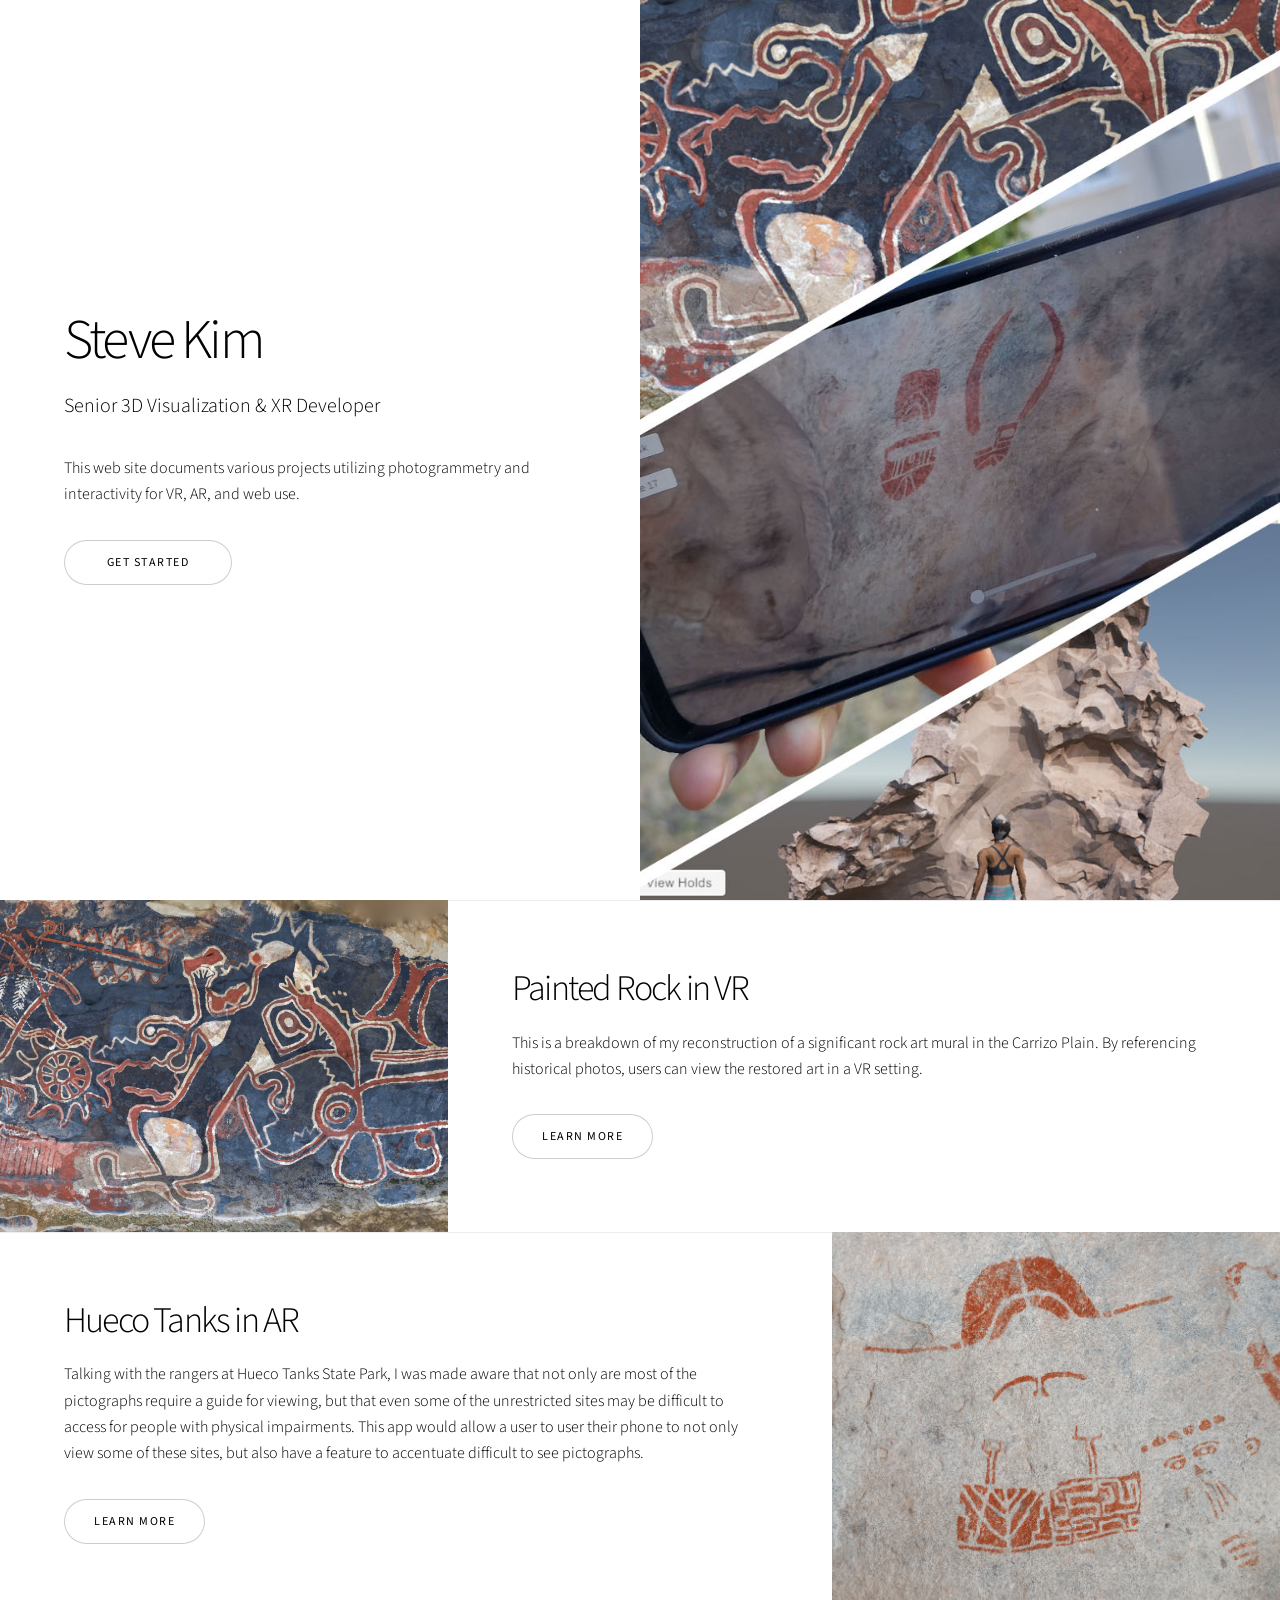
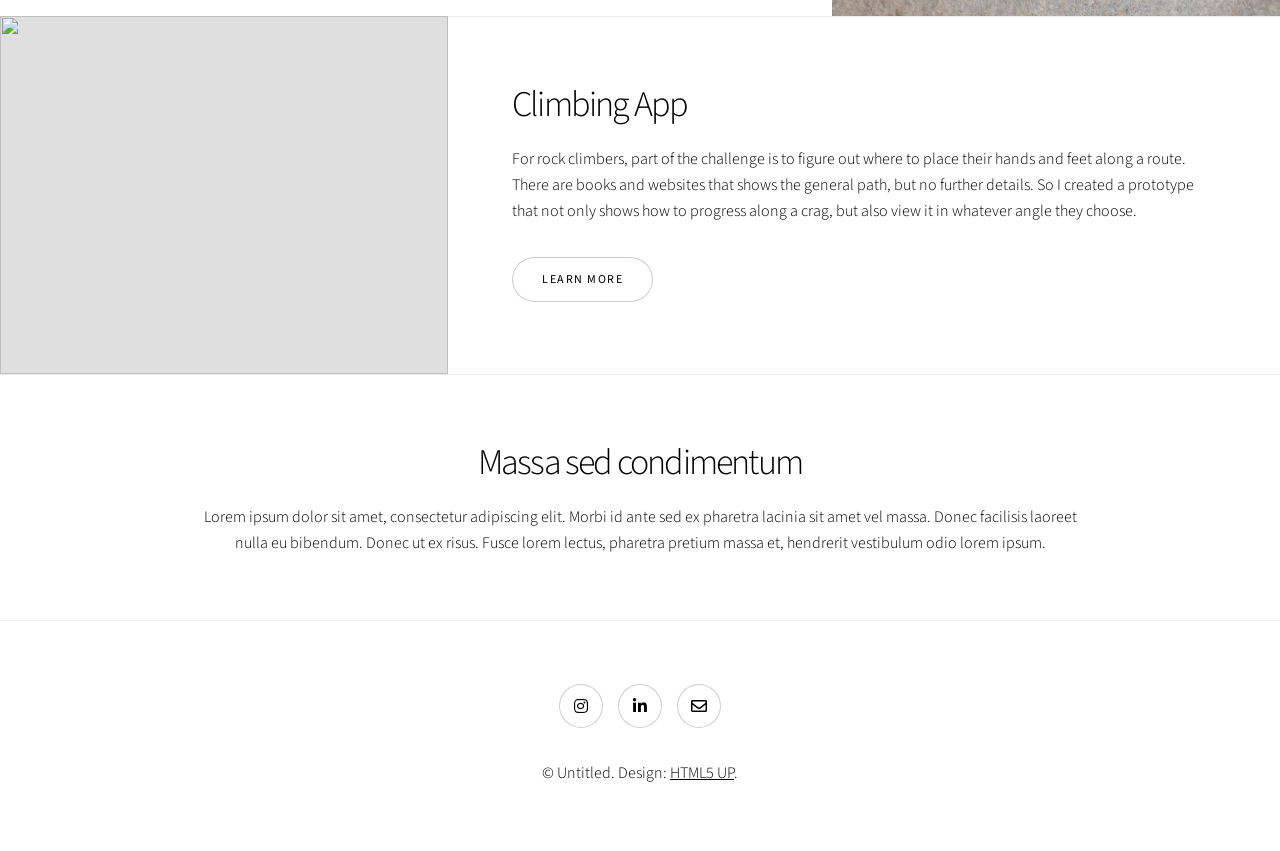
==== index.html @ 1c94fbf3 "Add files via upload" ====
<!DOCTYPE HTML>
<!--
	Story by HTML5 UP
	html5up.net | @ajlkn
	Free for personal and commercial use under the CCA 3.0 license (html5up.net/license)
-->
<html>
	<head>
		<title>Steve Kim Senior 3D Visualization & XR Developer</title>
		<meta charset="utf-8" />
		<meta name="viewport" content="width=device-width, initial-scale=1, user-scalable=no" />
		<link rel="stylesheet" href="assets/css/main.css" />
		<noscript><link rel="stylesheet" href="assets/css/noscript.css" /></noscript>
	</head>
	<body class="is-preload">

		<!-- Wrapper -->
		<div id="wrapper" class="divided">

			<!-- One -->
			<section class="banner style1 orient-left content-align-left image-position-right fullscreen onload-image-fade-in onload-content-fade-right">
				<div class="content">
					<h1>Steve Kim</h1>
					<p class="major">Senior 3D Visualization & XR Developer</p>
					<p>This web site documents various projects utilizing photogrammetry and interactivity for VR, AR, and web use.</p>
					<ul class="actions stacked">
						<li><a href="#first" class="button big wide smooth-scroll-middle">Get Started</a></li>
					</ul>
				</div>
				<div class="image">
					<img src="images/Home.jpg" alt="" />
				</div>
			</section>

			<!-- Two -->
			<section class="spotlight style1 orient-right content-align-left image-position-center onscroll-image-fade-in" id="first">
				<div class="content">
					<h2>Painted Rock in VR</h2>
					<p>This is a breakdown of my reconstruction of a significant rock art mural in the Carrizo Plain.  By referencing historical photos, users can view the restored art in a VR setting.</p>
					<ul class="actions stacked">
						<li><a href="paintedrock.html" class="button">Learn More</a></li>
					</ul>
				</div>
				<div class="image">
					<img src="images/VR/5_5.jpg" alt="" />
				</div>
			</section>

			<!-- Three -->
			<section class="spotlight style1 orient-left content-align-left image-position-center onscroll-image-fade-in">
				<div class="content">
					<h2>Hueco Tanks in AR</h2>
					<p>Talking with the rangers at Hueco Tanks State Park, I was made aware that not only are most of the pictographs require a guide for viewing, but that even some of the unrestricted sites may be difficult to access for people with physical impairments.  This app would allow a user to user their phone to not only view some of these sites, but also have a feature to accentuate difficult to see pictographs.</p>
					<ul class="actions stacked">
						<li><a href="huecotanks.html" class="button">Learn More</a></li>
					</ul>
				</div>
				<div class="image">
					<img src="images/AR/3_4.jpg" alt="" />
				</div>
			</section>

			<!-- Four -->
			<section class="spotlight style1 orient-right content-align-left image-position-center onscroll-image-fade-in">
				<div class="content">
					<h2>Climbing App</h2>
					<p>For rock climbers, part of the challenge is to figure out where to place their hands and feet along a route.  There are books and websites that shows the general path, but no further details.  So I created a prototype that not only shows how to progress along a crag, but also view it in whatever angle they choose.</p>
					<ul class="actions stacked">
						<li><a href="climb.html" class="button">Learn More</a></li>
					</ul>
				</div>
				<div class="image">
					<img src="images/Climb/screenshot.jpg" alt="" />
				</div>
			</section>

			<!-- Five -->
			<section class="wrapper style1 align-center">
				<div class="inner">
					<h2>Massa sed condimentum</h2>
					<p>Lorem ipsum dolor sit amet, consectetur adipiscing elit. Morbi id ante sed ex pharetra lacinia sit amet vel massa. Donec facilisis laoreet nulla eu bibendum. Donec ut ex risus. Fusce lorem lectus, pharetra pretium massa et, hendrerit vestibulum odio lorem ipsum.</p>
				</div>

				<!-- Gallery -->
				<div class="gallery style2 medium lightbox onscroll-fade-in">
					<article>
						<a href="images/gallery/fulls/01.jpg" class="image">
							<img src="images/gallery/thumbs/01.jpg" alt="" />
						</a>
						<div class="caption">
							<h3>Ipsum Dolor</h3>
							<p>Lorem ipsum dolor amet, consectetur magna etiam elit. Etiam sed ultrices.</p>
							<ul class="actions fixed">
								<li><span class="button small">Details</span></li>
							</ul>
						</div>
					</article>
					<article>
						<a href="images/gallery/fulls/02.jpg" class="image">
							<img src="images/gallery/thumbs/02.jpg" alt="" />
						</a>
						<div class="caption">
							<h3>Feugiat Lorem</h3>
							<p>Lorem ipsum dolor amet, consectetur magna etiam elit. Etiam sed ultrices.</p>
							<ul class="actions fixed">
								<li><span class="button small">Details</span></li>
							</ul>
						</div>
					</article>
					<article>
						<a href="images/gallery/fulls/03.jpg" class="image">
							<img src="images/gallery/thumbs/03.jpg" alt="" />
						</a>
						<div class="caption">
							<h3>Magna Amet</h3>
							<p>Lorem ipsum dolor amet, consectetur magna etiam elit. Etiam sed ultrices.</p>
							<ul class="actions fixed">
								<li><span class="button small">Details</span></li>
							</ul>
						</div>
					</article>
					<article>
						<a href="images/gallery/fulls/04.jpg" class="image">
							<img src="images/gallery/thumbs/04.jpg" alt="" />
						</a>
						<div class="caption">
							<h3>Sed Tempus</h3>
							<p>Lorem ipsum dolor amet, consectetur magna etiam elit. Etiam sed ultrices.</p>
							<ul class="actions fixed">
								<li><span class="button small">Details</span></li>
							</ul>
						</div>
					</article>
					<article>
						<a href="images/gallery/fulls/05.jpg" class="image">
							<img src="images/gallery/thumbs/05.jpg" alt="" />
						</a>
						<div class="caption">
							<h3>Ultrices Magna</h3>
							<p>Lorem ipsum dolor amet, consectetur magna etiam elit. Etiam sed ultrices.</p>
							<ul class="actions fixed">
								<li><span class="button small">Details</span></li>
							</ul>
						</div>
					</article>
					<article>
						<a href="images/gallery/fulls/06.jpg" class="image">
							<img src="images/gallery/thumbs/06.jpg" alt="" />
						</a>
						<div class="caption">
							<h3>Sed Tempus</h3>
							<p>Lorem ipsum dolor amet, consectetur magna etiam elit. Etiam sed ultrices.</p>
							<ul class="actions fixed">
								<li><span class="button small">Details</span></li>
							</ul>
						</div>
					</article>
					<article>
						<a href="images/gallery/fulls/07.jpg" class="image">
							<img src="images/gallery/thumbs/07.jpg" alt="" />
						</a>
						<div class="caption">
							<h3>Ipsum Lorem</h3>
							<p>Lorem ipsum dolor amet, consectetur magna etiam elit. Etiam sed ultrices.</p>
							<ul class="actions fixed">
								<li><span class="button small">Details</span></li>
							</ul>
						</div>
					</article>
					<article>
						<a href="images/gallery/fulls/08.jpg" class="image">
							<img src="images/gallery/thumbs/08.jpg" alt="" />
						</a>
						<div class="caption">
							<h3>Magna Risus</h3>
							<p>Lorem ipsum dolor amet, consectetur magna etiam elit. Etiam sed ultrices.</p>
							<ul class="actions fixed">
								<li><span class="button small">Details</span></li>
							</ul>
						</div>
					</article>
					<article>
						<a href="images/gallery/fulls/09.jpg" class="image">
							<img src="images/gallery/thumbs/09.jpg" alt="" />
						</a>
						<div class="caption">
							<h3>Tempus Dolor</h3>
							<p>Lorem ipsum dolor amet, consectetur magna etiam elit. Etiam sed ultrices.</p>
							<ul class="actions fixed">
								<li><span class="button small">Details</span></li>
							</ul>
						</div>
					</article>
					<article>
						<a href="images/gallery/fulls/10.jpg" class="image">
							<img src="images/gallery/thumbs/10.jpg" alt="" />
						</a>
						<div class="caption">
							<h3>Sed Etiam</h3>
							<p>Lorem ipsum dolor amet, consectetur magna etiam elit. Etiam sed ultrices.</p>
							<ul class="actions fixed">
								<li><span class="button small">Details</span></li>
							</ul>
						</div>
					</article>
					<article>
						<a href="images/gallery/fulls/11.jpg" class="image">
							<img src="images/gallery/thumbs/11.jpg" alt="" />
						</a>
						<div class="caption">
							<h3>Magna Lorem</h3>
							<p>Lorem ipsum dolor amet, consectetur magna etiam elit. Etiam sed ultrices.</p>
							<ul class="actions fixed">
								<li><span class="button small">Details</span></li>
							</ul>
						</div>
					</article>
					<article>
						<a href="images/gallery/fulls/12.jpg" class="image">
							<img src="images/gallery/thumbs/12.jpg" alt="" />
						</a>
						<div class="caption">
							<h3>Ipsum Dolor</h3>
							<p>Lorem ipsum dolor amet, consectetur magna etiam elit. Etiam sed ultrices.</p>
							<ul class="actions fixed">
								<li><span class="button small">Details</span></li>
							</ul>
						</div>
					</article>
				</div>

			</section>

			<!-- Footer -->
			<footer class="wrapper style1 align-center">
				<div class="inner">
					<ul class="icons">
						<li>
							<a href="https://www.instagram.com/stevek_photo/"
							   target="_blank"
							   rel="noopener noreferrer"
							   class="icon brands style2 fa-instagram">
								<span class="label">Instagram</span>
							</a>
						</li>

						<li>
							<a href="https://www.linkedin.com/in/steve-kim-animator/"
							   target="_blank"
							   rel="noopener noreferrer"
							   class="icon brands style2 fa-linkedin-in">
								<span class="label">LinkedIn</span>
							</a>
						</li>

						<li>
							<a href="mailto:stevek8375@yahoo.com"
							   class="icon style2 fa-envelope">
								<span class="label">Email</span>
							</a>
						</li>
					</ul>
					<p>&copy; Untitled. Design: <a href="https://html5up.net">HTML5 UP</a>.</p>
				</div>
			</footer>

		</div>

		<!-- Scripts -->
			<script src="assets/js/jquery.min.js"></script>
			<script src="assets/js/jquery.scrollex.min.js"></script>
			<script src="assets/js/jquery.scrolly.min.js"></script>
			<script src="assets/js/browser.min.js"></script>
			<script src="assets/js/breakpoints.min.js"></script>
			<script src="assets/js/util.js"></script>
			<script src="assets/js/main.js"></script>

	</body>
</html>
---- assets/css/main.css ----
@import url(fontawesome-all.min.css);
@import url("https://fonts.googleapis.com/css?family=Source+Sans+Pro:300,300i,400,400i");

/*
	Story by HTML5 UP
	html5up.net | @ajlkn
	Free for personal and commercial use under the CCA 3.0 license (html5up.net/license)
*/

html, body, div, span, applet, object,
iframe, h1, h2, h3, h4, h5, h6, p, blockquote,
pre, a, abbr, acronym, address, big, cite,
code, del, dfn, em, img, ins, kbd, q, s, samp,
small, strike, strong, sub, sup, tt, var, b,
u, i, center, dl, dt, dd, ol, ul, li, fieldset,
form, label, legend, table, caption, tbody,
tfoot, thead, tr, th, td, article, aside,
canvas, details, embed, figure, figcaption,
footer, header, hgroup, menu, nav, output, ruby,
section, summary, time, mark, audio, video {
	margin: 0;
	padding: 0;
	border: 0;
	font-size: 100%;
	font: inherit;
	vertical-align: baseline;}

article, aside, details, figcaption, figure,
footer, header, hgroup, menu, nav, section {
	display: block;}

body {
	line-height: 1;
}

ol, ul {
	list-style: none;
}

blockquote, q {
	quotes: none;
}

	blockquote:before, blockquote:after, q:before, q:after {
		content: '';
		content: none;
	}

table {
	border-collapse: collapse;
	border-spacing: 0;
}

body {
	-webkit-text-size-adjust: none;
}

mark {
	background-color: transparent;
	color: inherit;
}

input::-moz-focus-inner {
	border: 0;
	padding: 0;
}

input, select, textarea {
	-moz-appearance: none;
	-webkit-appearance: none;
	-ms-appearance: none;
	appearance: none;
}

/* Basic */

	@-ms-viewport {
		width: device-width;
	}

	body {
		-ms-overflow-style: scrollbar;
	}

	@media screen and (max-width: 480px) {

		html, body {
			min-width: 320px;
		}

	}

	html {
		box-sizing: border-box;
	}

	*, *:before, *:after {
		box-sizing: inherit;
	}

	body {
		background: #ffffff;
	}

		body.is-preload *, body.is-preload *:before, body.is-preload *:after {
			-moz-animation: none !important;
			-webkit-animation: none !important;
			-ms-animation: none !important;
			animation: none !important;
			-moz-transition: none !important;
			-webkit-transition: none !important;
			-ms-transition: none !important;
			transition: none !important;
		}

/* Type */

	html {
		font-size: 18pt;
	}

		@media screen and (max-width: 1680px) {

			html {
				font-size: 14pt;
			}

		}

		@media screen and (max-width: 1280px) {

			html {
				font-size: 12pt;
			}

		}

		@media screen and (max-width: 736px) {

			html {
				font-size: 11pt;
			}

		}

		@media screen and (max-width: 360px) {

			html {
				font-size: 10pt;
			}

		}

	body {
		background-color: #ffffff;
		color: #000000;
	}

	body, input, select, textarea {
		font-family: "Source Sans Pro", Helvetica, sans-serif;
		font-size: 1rem;
		font-weight: 300;
		line-height: 1.65;
	}

	a {
		-moz-transition: color 0.2s ease-in-out;
		-webkit-transition: color 0.2s ease-in-out;
		-ms-transition: color 0.2s ease-in-out;
		transition: color 0.2s ease-in-out;
		text-decoration: underline;
	}

		a:hover {
			text-decoration: none;
		}

	strong, b {
		font-weight: 400;
	}

	em, i {
		font-style: italic;
	}

	p {
		margin: 0 0 2rem 0;
	}

		p.major {
			font-size: 1.25rem;
		}

	h1, h2, h3, h4, h5, h6 {
		font-weight: 300;
		line-height: 1.375;
		letter-spacing: -0.05em;
		margin: 0 0 1rem 0;
	}

		h1 a, h2 a, h3 a, h4 a, h5 a, h6 a {
			color: inherit;
			text-decoration: none;
		}

	h1 {
		font-size: 3.5rem;
		line-height: 1.2;
	}

	h2 {
		font-size: 2.25rem;
	}

	h3 {
		font-size: 1.5rem;
	}

	h4 {
		font-size: 1.1rem;
	}

	h5 {
		font-size: 0.9rem;
	}

	h6 {
		font-size: 0.7rem;
	}

	sub {
		font-size: 0.8rem;
		position: relative;
		top: 0.5rem;
	}

	sup {
		font-size: 0.8rem;
		position: relative;
		top: -0.5rem;
	}

	blockquote {
		border-left: solid 4px;
		font-style: italic;
		margin: 0 0 2rem 0;
		padding: 0.5rem 0 0.5rem 2rem;
	}

	code {
		border-radius: 4px;
		font-family: "Courier New", monospace;
		font-size: 0.9em;
		margin: 0 0.25rem;
		padding: 0.25rem 0.325rem;
	}

	pre {
		-webkit-overflow-scrolling: touch;
		font-family: "Courier New", monospace;
		font-size: 0.9em;
		margin: 0 0 2rem 0;
	}

		pre code {
			display: block;
			line-height: 1.5;
			padding: 0.75rem 1rem;
			overflow-x: auto;
		}

	hr {
		border: 0;
		border-bottom: solid 1px;
		margin: 2.5rem 0;
	}

		hr.major {
			margin: 3.5rem 0;
		}

	.align-left {
		text-align: left;
	}

	.align-center {
		text-align: center;
	}

	.align-right {
		text-align: right;
	}

	@media screen and (max-width: 736px) {

		p.major {
			font-size: 1.1rem;
		}

		h1 {
			font-size: 2.5rem;
		}

		h2 {
			font-size: 2rem;
		}

		h3 {
			font-size: 1.25rem;
		}

		h4 {
			font-size: 1rem;
		}

	}

	input, select, textarea {
		color: #000000;
	}

	a {
		color: #000000;
	}

		a:hover {
			color: #47D3E5;
		}

	strong, b {
		color: #000000;
	}

	h1, h2, h3, h4, h5, h6 {
		color: #000000;
	}

	blockquote {
		border-left-color: rgba(0, 0, 0, 0.2);
	}

	code {
		background: rgba(0, 0, 0, 0.05);
		border-color: rgba(0, 0, 0, 0.2);
	}

	hr {
		border-bottom-color: rgba(0, 0, 0, 0.2);
	}

/* Row */

	.row {
		display: flex;
		flex-wrap: wrap;
		box-sizing: border-box;
		align-items: stretch;
	}

		.row > * {
			box-sizing: border-box;
		}

		.row.gtr-uniform > * > :last-child {
			margin-bottom: 0;
		}

		.row.aln-left {
			justify-content: flex-start;
		}

		.row.aln-center {
			justify-content: center;
		}

		.row.aln-right {
			justify-content: flex-end;
		}

		.row.aln-top {
			align-items: flex-start;
		}

		.row.aln-middle {
			align-items: center;
		}

		.row.aln-bottom {
			align-items: flex-end;
		}

		.row > .imp {
			order: -1;
		}

		.row > .col-1 {
			width: 8.33333%;
		}

		.row > .off-1 {
			margin-left: 8.33333%;
		}

		.row > .col-2 {
			width: 16.66667%;
		}

		.row > .off-2 {
			margin-left: 16.66667%;
		}

		.row > .col-3 {
			width: 25%;
		}

		.row > .off-3 {
			margin-left: 25%;
		}

		.row > .col-4 {
			width: 33.33333%;
		}

		.row > .off-4 {
			margin-left: 33.33333%;
		}

		.row > .col-5 {
			width: 41.66667%;
		}

		.row > .off-5 {
			margin-left: 41.66667%;
		}

		.row > .col-6 {
			width: 50%;
		}

		.row > .off-6 {
			margin-left: 50%;
		}

		.row > .col-7 {
			width: 58.33333%;
		}

		.row > .off-7 {
			margin-left: 58.33333%;
		}

		.row > .col-8 {
			width: 66.66667%;
		}

		.row > .off-8 {
			margin-left: 66.66667%;
		}

		.row > .col-9 {
			width: 75%;
		}

		.row > .off-9 {
			margin-left: 75%;
		}

		.row > .col-10 {
			width: 83.33333%;
		}

		.row > .off-10 {
			margin-left: 83.33333%;
		}

		.row > .col-11 {
			width: 91.66667%;
		}

		.row > .off-11 {
			margin-left: 91.66667%;
		}

		.row > .col-12 {
			width: 100%;
		}

		.row > .off-12 {
			margin-left: 100%;
		}

		.row.gtr-0 {
			margin-top: 0;
			margin-left: 0rem;
		}

			.row.gtr-0 > * {
				padding: 0 0 0 0rem;
			}

			.row.gtr-0.gtr-uniform {
				margin-top: 0rem;
			}

				.row.gtr-0.gtr-uniform > * {
					padding-top: 0rem;
				}

		.row.gtr-25 {
			margin-top: 0;
			margin-left: -0.5rem;
		}

			.row.gtr-25 > * {
				padding: 0 0 0 0.5rem;
			}

			.row.gtr-25.gtr-uniform {
				margin-top: -0.5rem;
			}

				.row.gtr-25.gtr-uniform > * {
					padding-top: 0.5rem;
				}

		.row.gtr-50 {
			margin-top: 0;
			margin-left: -1rem;
		}

			.row.gtr-50 > * {
				padding: 0 0 0 1rem;
			}

			.row.gtr-50.gtr-uniform {
				margin-top: -1rem;
			}

				.row.gtr-50.gtr-uniform > * {
					padding-top: 1rem;
				}

		.row {
			margin-top: 0;
			margin-left: -2rem;
		}

			.row > * {
				padding: 0 0 0 2rem;
			}

			.row.gtr-uniform {
				margin-top: -2rem;
			}

				.row.gtr-uniform > * {
					padding-top: 2rem;
				}

		.row.gtr-150 {
			margin-top: 0;
			margin-left: -3rem;
		}

			.row.gtr-150 > * {
				padding: 0 0 0 3rem;
			}

			.row.gtr-150.gtr-uniform {
				margin-top: -3rem;
			}

				.row.gtr-150.gtr-uniform > * {
					padding-top: 3rem;
				}

		.row.gtr-200 {
			margin-top: 0;
			margin-left: -4rem;
		}

			.row.gtr-200 > * {
				padding: 0 0 0 4rem;
			}

			.row.gtr-200.gtr-uniform {
				margin-top: -4rem;
			}

				.row.gtr-200.gtr-uniform > * {
					padding-top: 4rem;
				}

		@media screen and (max-width: 1680px) {

			.row {
				display: flex;
				flex-wrap: wrap;
				box-sizing: border-box;
				align-items: stretch;
			}

				.row > * {
					box-sizing: border-box;
				}

				.row.gtr-uniform > * > :last-child {
					margin-bottom: 0;
				}

				.row.aln-left {
					justify-content: flex-start;
				}

				.row.aln-center {
					justify-content: center;
				}

				.row.aln-right {
					justify-content: flex-end;
				}

				.row.aln-top {
					align-items: flex-start;
				}

				.row.aln-middle {
					align-items: center;
				}

				.row.aln-bottom {
					align-items: flex-end;
				}

				.row > .imp-xlarge {
					order: -1;
				}

				.row > .col-1-xlarge {
					width: 8.33333%;
				}

				.row > .off-1-xlarge {
					margin-left: 8.33333%;
				}

				.row > .col-2-xlarge {
					width: 16.66667%;
				}

				.row > .off-2-xlarge {
					margin-left: 16.66667%;
				}

				.row > .col-3-xlarge {
					width: 25%;
				}

				.row > .off-3-xlarge {
					margin-left: 25%;
				}

				.row > .col-4-xlarge {
					width: 33.33333%;
				}

				.row > .off-4-xlarge {
					margin-left: 33.33333%;
				}

				.row > .col-5-xlarge {
					width: 41.66667%;
				}

				.row > .off-5-xlarge {
					margin-left: 41.66667%;
				}

				.row > .col-6-xlarge {
					width: 50%;
				}

				.row > .off-6-xlarge {
					margin-left: 50%;
				}

				.row > .col-7-xlarge {
					width: 58.33333%;
				}

				.row > .off-7-xlarge {
					margin-left: 58.33333%;
				}

				.row > .col-8-xlarge {
					width: 66.66667%;
				}

				.row > .off-8-xlarge {
					margin-left: 66.66667%;
				}

				.row > .col-9-xlarge {
					width: 75%;
				}

				.row > .off-9-xlarge {
					margin-left: 75%;
				}

				.row > .col-10-xlarge {
					width: 83.33333%;
				}

				.row > .off-10-xlarge {
					margin-left: 83.33333%;
				}

				.row > .col-11-xlarge {
					width: 91.66667%;
				}

				.row > .off-11-xlarge {
					margin-left: 91.66667%;
				}

				.row > .col-12-xlarge {
					width: 100%;
				}

				.row > .off-12-xlarge {
					margin-left: 100%;
				}

				.row.gtr-0 {
					margin-top: 0;
					margin-left: 0rem;
				}

					.row.gtr-0 > * {
						padding: 0 0 0 0rem;
					}

					.row.gtr-0.gtr-uniform {
						margin-top: 0rem;
					}

						.row.gtr-0.gtr-uniform > * {
							padding-top: 0rem;
						}

				.row.gtr-25 {
					margin-top: 0;
					margin-left: -0.5rem;
				}

					.row.gtr-25 > * {
						padding: 0 0 0 0.5rem;
					}

					.row.gtr-25.gtr-uniform {
						margin-top: -0.5rem;
					}

						.row.gtr-25.gtr-uniform > * {
							padding-top: 0.5rem;
						}

				.row.gtr-50 {
					margin-top: 0;
					margin-left: -1rem;
				}

					.row.gtr-50 > * {
						padding: 0 0 0 1rem;
					}

					.row.gtr-50.gtr-uniform {
						margin-top: -1rem;
					}

						.row.gtr-50.gtr-uniform > * {
							padding-top: 1rem;
						}

				.row {
					margin-top: 0;
					margin-left: -2rem;
				}

					.row > * {
						padding: 0 0 0 2rem;
					}

					.row.gtr-uniform {
						margin-top: -2rem;
					}

						.row.gtr-uniform > * {
							padding-top: 2rem;
						}

				.row.gtr-150 {
					margin-top: 0;
					margin-left: -3rem;
				}

					.row.gtr-150 > * {
						padding: 0 0 0 3rem;
					}

					.row.gtr-150.gtr-uniform {
						margin-top: -3rem;
					}

						.row.gtr-150.gtr-uniform > * {
							padding-top: 3rem;
						}

				.row.gtr-200 {
					margin-top: 0;
					margin-left: -4rem;
				}

					.row.gtr-200 > * {
						padding: 0 0 0 4rem;
					}

					.row.gtr-200.gtr-uniform {
						margin-top: -4rem;
					}

						.row.gtr-200.gtr-uniform > * {
							padding-top: 4rem;
						}

		}

		@media screen and (max-width: 1280px) {

			.row {
				display: flex;
				flex-wrap: wrap;
				box-sizing: border-box;
				align-items: stretch;
			}

				.row > * {
					box-sizing: border-box;
				}

				.row.gtr-uniform > * > :last-child {
					margin-bottom: 0;
				}

				.row.aln-left {
					justify-content: flex-start;
				}

				.row.aln-center {
					justify-content: center;
				}

				.row.aln-right {
					justify-content: flex-end;
				}

				.row.aln-top {
					align-items: flex-start;
				}

				.row.aln-middle {
					align-items: center;
				}

				.row.aln-bottom {
					align-items: flex-end;
				}

				.row > .imp-large {
					order: -1;
				}

				.row > .col-1-large {
					width: 8.33333%;
				}

				.row > .off-1-large {
					margin-left: 8.33333%;
				}

				.row > .col-2-large {
					width: 16.66667%;
				}

				.row > .off-2-large {
					margin-left: 16.66667%;
				}

				.row > .col-3-large {
					width: 25%;
				}

				.row > .off-3-large {
					margin-left: 25%;
				}

				.row > .col-4-large {
					width: 33.33333%;
				}

				.row > .off-4-large {
					margin-left: 33.33333%;
				}

				.row > .col-5-large {
					width: 41.66667%;
				}

				.row > .off-5-large {
					margin-left: 41.66667%;
				}

				.row > .col-6-large {
					width: 50%;
				}

				.row > .off-6-large {
					margin-left: 50%;
				}

				.row > .col-7-large {
					width: 58.33333%;
				}

				.row > .off-7-large {
					margin-left: 58.33333%;
				}

				.row > .col-8-large {
					width: 66.66667%;
				}

				.row > .off-8-large {
					margin-left: 66.66667%;
				}

				.row > .col-9-large {
					width: 75%;
				}

				.row > .off-9-large {
					margin-left: 75%;
				}

				.row > .col-10-large {
					width: 83.33333%;
				}

				.row > .off-10-large {
					margin-left: 83.33333%;
				}

				.row > .col-11-large {
					width: 91.66667%;
				}

				.row > .off-11-large {
					margin-left: 91.66667%;
				}

				.row > .col-12-large {
					width: 100%;
				}

				.row > .off-12-large {
					margin-left: 100%;
				}

				.row.gtr-0 {
					margin-top: 0;
					margin-left: 0rem;
				}

					.row.gtr-0 > * {
						padding: 0 0 0 0rem;
					}

					.row.gtr-0.gtr-uniform {
						margin-top: 0rem;
					}

						.row.gtr-0.gtr-uniform > * {
							padding-top: 0rem;
						}

				.row.gtr-25 {
					margin-top: 0;
					margin-left: -0.5rem;
				}

					.row.gtr-25 > * {
						padding: 0 0 0 0.5rem;
					}

					.row.gtr-25.gtr-uniform {
						margin-top: -0.5rem;
					}

						.row.gtr-25.gtr-uniform > * {
							padding-top: 0.5rem;
						}

				.row.gtr-50 {
					margin-top: 0;
					margin-left: -1rem;
				}

					.row.gtr-50 > * {
						padding: 0 0 0 1rem;
					}

					.row.gtr-50.gtr-uniform {
						margin-top: -1rem;
					}

						.row.gtr-50.gtr-uniform > * {
							padding-top: 1rem;
						}

				.row {
					margin-top: 0;
					margin-left: -2rem;
				}

					.row > * {
						padding: 0 0 0 2rem;
					}

					.row.gtr-uniform {
						margin-top: -2rem;
					}

						.row.gtr-uniform > * {
							padding-top: 2rem;
						}

				.row.gtr-150 {
					margin-top: 0;
					margin-left: -3rem;
				}

					.row.gtr-150 > * {
						padding: 0 0 0 3rem;
					}

					.row.gtr-150.gtr-uniform {
						margin-top: -3rem;
					}

						.row.gtr-150.gtr-uniform > * {
							padding-top: 3rem;
						}

				.row.gtr-200 {
					margin-top: 0;
					margin-left: -4rem;
				}

					.row.gtr-200 > * {
						padding: 0 0 0 4rem;
					}

					.row.gtr-200.gtr-uniform {
						margin-top: -4rem;
					}

						.row.gtr-200.gtr-uniform > * {
							padding-top: 4rem;
						}

		}

		@media screen and (max-width: 980px) {

			.row {
				display: flex;
				flex-wrap: wrap;
				box-sizing: border-box;
				align-items: stretch;
			}

				.row > * {
					box-sizing: border-box;
				}

				.row.gtr-uniform > * > :last-child {
					margin-bottom: 0;
				}

				.row.aln-left {
					justify-content: flex-start;
				}

				.row.aln-center {
					justify-content: center;
				}

				.row.aln-right {
					justify-content: flex-end;
				}

				.row.aln-top {
					align-items: flex-start;
				}

				.row.aln-middle {
					align-items: center;
				}

				.row.aln-bottom {
					align-items: flex-end;
				}

				.row > .imp-medium {
					order: -1;
				}

				.row > .col-1-medium {
					width: 8.33333%;
				}

				.row > .off-1-medium {
					margin-left: 8.33333%;
				}

				.row > .col-2-medium {
					width: 16.66667%;
				}

				.row > .off-2-medium {
					margin-left: 16.66667%;
				}

				.row > .col-3-medium {
					width: 25%;
				}

				.row > .off-3-medium {
					margin-left: 25%;
				}

				.row > .col-4-medium {
					width: 33.33333%;
				}

				.row > .off-4-medium {
					margin-left: 33.33333%;
				}

				.row > .col-5-medium {
					width: 41.66667%;
				}

				.row > .off-5-medium {
					margin-left: 41.66667%;
				}

				.row > .col-6-medium {
					width: 50%;
				}

				.row > .off-6-medium {
					margin-left: 50%;
				}

				.row > .col-7-medium {
					width: 58.33333%;
				}

				.row > .off-7-medium {
					margin-left: 58.33333%;
				}

				.row > .col-8-medium {
					width: 66.66667%;
				}

				.row > .off-8-medium {
					margin-left: 66.66667%;
				}

				.row > .col-9-medium {
					width: 75%;
				}

				.row > .off-9-medium {
					margin-left: 75%;
				}

				.row > .col-10-medium {
					width: 83.33333%;
				}

				.row > .off-10-medium {
					margin-left: 83.33333%;
				}

				.row > .col-11-medium {
					width: 91.66667%;
				}

				.row > .off-11-medium {
					margin-left: 91.66667%;
				}

				.row > .col-12-medium {
					width: 100%;
				}

				.row > .off-12-medium {
					margin-left: 100%;
				}

				.row.gtr-0 {
					margin-top: 0;
					margin-left: 0rem;
				}

					.row.gtr-0 > * {
						padding: 0 0 0 0rem;
					}

					.row.gtr-0.gtr-uniform {
						margin-top: 0rem;
					}

						.row.gtr-0.gtr-uniform > * {
							padding-top: 0rem;
						}

				.row.gtr-25 {
					margin-top: 0;
					margin-left: -0.5rem;
				}

					.row.gtr-25 > * {
						padding: 0 0 0 0.5rem;
					}

					.row.gtr-25.gtr-uniform {
						margin-top: -0.5rem;
					}

						.row.gtr-25.gtr-uniform > * {
							padding-top: 0.5rem;
						}

				.row.gtr-50 {
					margin-top: 0;
					margin-left: -1rem;
				}

					.row.gtr-50 > * {
						padding: 0 0 0 1rem;
					}

					.row.gtr-50.gtr-uniform {
						margin-top: -1rem;
					}

						.row.gtr-50.gtr-uniform > * {
							padding-top: 1rem;
						}

				.row {
					margin-top: 0;
					margin-left: -2rem;
				}

					.row > * {
						padding: 0 0 0 2rem;
					}

					.row.gtr-uniform {
						margin-top: -2rem;
					}

						.row.gtr-uniform > * {
							padding-top: 2rem;
						}

				.row.gtr-150 {
					margin-top: 0;
					margin-left: -3rem;
				}

					.row.gtr-150 > * {
						padding: 0 0 0 3rem;
					}

					.row.gtr-150.gtr-uniform {
						margin-top: -3rem;
					}

						.row.gtr-150.gtr-uniform > * {
							padding-top: 3rem;
						}

				.row.gtr-200 {
					margin-top: 0;
					margin-left: -4rem;
				}

					.row.gtr-200 > * {
						padding: 0 0 0 4rem;
					}

					.row.gtr-200.gtr-uniform {
						margin-top: -4rem;
					}

						.row.gtr-200.gtr-uniform > * {
							padding-top: 4rem;
						}

		}

		@media screen and (max-width: 736px) {

			.row {
				display: flex;
				flex-wrap: wrap;
				box-sizing: border-box;
				align-items: stretch;
			}

				.row > * {
					box-sizing: border-box;
				}

				.row.gtr-uniform > * > :last-child {
					margin-bottom: 0;
				}

				.row.aln-left {
					justify-content: flex-start;
				}

				.row.aln-center {
					justify-content: center;
				}

				.row.aln-right {
					justify-content: flex-end;
				}

				.row.aln-top {
					align-items: flex-start;
				}

				.row.aln-middle {
					align-items: center;
				}

				.row.aln-bottom {
					align-items: flex-end;
				}

				.row > .imp-small {
					order: -1;
				}

				.row > .col-1-small {
					width: 8.33333%;
				}

				.row > .off-1-small {
					margin-left: 8.33333%;
				}

				.row > .col-2-small {
					width: 16.66667%;
				}

				.row > .off-2-small {
					margin-left: 16.66667%;
				}

				.row > .col-3-small {
					width: 25%;
				}

				.row > .off-3-small {
					margin-left: 25%;
				}

				.row > .col-4-small {
					width: 33.33333%;
				}

				.row > .off-4-small {
					margin-left: 33.33333%;
				}

				.row > .col-5-small {
					width: 41.66667%;
				}

				.row > .off-5-small {
					margin-left: 41.66667%;
				}

				.row > .col-6-small {
					width: 50%;
				}

				.row > .off-6-small {
					margin-left: 50%;
				}

				.row > .col-7-small {
					width: 58.33333%;
				}

				.row > .off-7-small {
					margin-left: 58.33333%;
				}

				.row > .col-8-small {
					width: 66.66667%;
				}

				.row > .off-8-small {
					margin-left: 66.66667%;
				}

				.row > .col-9-small {
					width: 75%;
				}

				.row > .off-9-small {
					margin-left: 75%;
				}

				.row > .col-10-small {
					width: 83.33333%;
				}

				.row > .off-10-small {
					margin-left: 83.33333%;
				}

				.row > .col-11-small {
					width: 91.66667%;
				}

				.row > .off-11-small {
					margin-left: 91.66667%;
				}

				.row > .col-12-small {
					width: 100%;
				}

				.row > .off-12-small {
					margin-left: 100%;
				}

				.row.gtr-0 {
					margin-top: 0;
					margin-left: 0rem;
				}

					.row.gtr-0 > * {
						padding: 0 0 0 0rem;
					}

					.row.gtr-0.gtr-uniform {
						margin-top: 0rem;
					}

						.row.gtr-0.gtr-uniform > * {
							padding-top: 0rem;
						}

				.row.gtr-25 {
					margin-top: 0;
					margin-left: -0.5rem;
				}

					.row.gtr-25 > * {
						padding: 0 0 0 0.5rem;
					}

					.row.gtr-25.gtr-uniform {
						margin-top: -0.5rem;
					}

						.row.gtr-25.gtr-uniform > * {
							padding-top: 0.5rem;
						}

				.row.gtr-50 {
					margin-top: 0;
					margin-left: -1rem;
				}

					.row.gtr-50 > * {
						padding: 0 0 0 1rem;
					}

					.row.gtr-50.gtr-uniform {
						margin-top: -1rem;
					}

						.row.gtr-50.gtr-uniform > * {
							padding-top: 1rem;
						}

				.row {
					margin-top: 0;
					margin-left: -2rem;
				}

					.row > * {
						padding: 0 0 0 2rem;
					}

					.row.gtr-uniform {
						margin-top: -2rem;
					}

						.row.gtr-uniform > * {
							padding-top: 2rem;
						}

				.row.gtr-150 {
					margin-top: 0;
					margin-left: -3rem;
				}

					.row.gtr-150 > * {
						padding: 0 0 0 3rem;
					}

					.row.gtr-150.gtr-uniform {
						margin-top: -3rem;
					}

						.row.gtr-150.gtr-uniform > * {
							padding-top: 3rem;
						}

				.row.gtr-200 {
					margin-top: 0;
					margin-left: -4rem;
				}

					.row.gtr-200 > * {
						padding: 0 0 0 4rem;
					}

					.row.gtr-200.gtr-uniform {
						margin-top: -4rem;
					}

						.row.gtr-200.gtr-uniform > * {
							padding-top: 4rem;
						}

		}

		@media screen and (max-width: 480px) {

			.row {
				display: flex;
				flex-wrap: wrap;
				box-sizing: border-box;
				align-items: stretch;
			}

				.row > * {
					box-sizing: border-box;
				}

				.row.gtr-uniform > * > :last-child {
					margin-bottom: 0;
				}

				.row.aln-left {
					justify-content: flex-start;
				}

				.row.aln-center {
					justify-content: center;
				}

				.row.aln-right {
					justify-content: flex-end;
				}

				.row.aln-top {
					align-items: flex-start;
				}

				.row.aln-middle {
					align-items: center;
				}

				.row.aln-bottom {
					align-items: flex-end;
				}

				.row > .imp-xsmall {
					order: -1;
				}

				.row > .col-1-xsmall {
					width: 8.33333%;
				}

				.row > .off-1-xsmall {
					margin-left: 8.33333%;
				}

				.row > .col-2-xsmall {
					width: 16.66667%;
				}

				.row > .off-2-xsmall {
					margin-left: 16.66667%;
				}

				.row > .col-3-xsmall {
					width: 25%;
				}

				.row > .off-3-xsmall {
					margin-left: 25%;
				}

				.row > .col-4-xsmall {
					width: 33.33333%;
				}

				.row > .off-4-xsmall {
					margin-left: 33.33333%;
				}

				.row > .col-5-xsmall {
					width: 41.66667%;
				}

				.row > .off-5-xsmall {
					margin-left: 41.66667%;
				}

				.row > .col-6-xsmall {
					width: 50%;
				}

				.row > .off-6-xsmall {
					margin-left: 50%;
				}

				.row > .col-7-xsmall {
					width: 58.33333%;
				}

				.row > .off-7-xsmall {
					margin-left: 58.33333%;
				}

				.row > .col-8-xsmall {
					width: 66.66667%;
				}

				.row > .off-8-xsmall {
					margin-left: 66.66667%;
				}

				.row > .col-9-xsmall {
					width: 75%;
				}

				.row > .off-9-xsmall {
					margin-left: 75%;
				}

				.row > .col-10-xsmall {
					width: 83.33333%;
				}

				.row > .off-10-xsmall {
					margin-left: 83.33333%;
				}

				.row > .col-11-xsmall {
					width: 91.66667%;
				}

				.row > .off-11-xsmall {
					margin-left: 91.66667%;
				}

				.row > .col-12-xsmall {
					width: 100%;
				}

				.row > .off-12-xsmall {
					margin-left: 100%;
				}

				.row.gtr-0 {
					margin-top: 0;
					margin-left: 0rem;
				}

					.row.gtr-0 > * {
						padding: 0 0 0 0rem;
					}

					.row.gtr-0.gtr-uniform {
						margin-top: 0rem;
					}

						.row.gtr-0.gtr-uniform > * {
							padding-top: 0rem;
						}

				.row.gtr-25 {
					margin-top: 0;
					margin-left: -0.5rem;
				}

					.row.gtr-25 > * {
						padding: 0 0 0 0.5rem;
					}

					.row.gtr-25.gtr-uniform {
						margin-top: -0.5rem;
					}

						.row.gtr-25.gtr-uniform > * {
							padding-top: 0.5rem;
						}

				.row.gtr-50 {
					margin-top: 0;
					margin-left: -1rem;
				}

					.row.gtr-50 > * {
						padding: 0 0 0 1rem;
					}

					.row.gtr-50.gtr-uniform {
						margin-top: -1rem;
					}

						.row.gtr-50.gtr-uniform > * {
							padding-top: 1rem;
						}

				.row {
					margin-top: 0;
					margin-left: -2rem;
				}

					.row > * {
						padding: 0 0 0 2rem;
					}

					.row.gtr-uniform {
						margin-top: -2rem;
					}

						.row.gtr-uniform > * {
							padding-top: 2rem;
						}

				.row.gtr-150 {
					margin-top: 0;
					margin-left: -3rem;
				}

					.row.gtr-150 > * {
						padding: 0 0 0 3rem;
					}

					.row.gtr-150.gtr-uniform {
						margin-top: -3rem;
					}

						.row.gtr-150.gtr-uniform > * {
							padding-top: 3rem;
						}

				.row.gtr-200 {
					margin-top: 0;
					margin-left: -4rem;
				}

					.row.gtr-200 > * {
						padding: 0 0 0 4rem;
					}

					.row.gtr-200.gtr-uniform {
						margin-top: -4rem;
					}

						.row.gtr-200.gtr-uniform > * {
							padding-top: 4rem;
						}

		}

		@media screen and (max-width: 360px) {

			.row {
				display: flex;
				flex-wrap: wrap;
				box-sizing: border-box;
				align-items: stretch;
			}

				.row > * {
					box-sizing: border-box;
				}

				.row.gtr-uniform > * > :last-child {
					margin-bottom: 0;
				}

				.row.aln-left {
					justify-content: flex-start;
				}

				.row.aln-center {
					justify-content: center;
				}

				.row.aln-right {
					justify-content: flex-end;
				}

				.row.aln-top {
					align-items: flex-start;
				}

				.row.aln-middle {
					align-items: center;
				}

				.row.aln-bottom {
					align-items: flex-end;
				}

				.row > .imp-xxsmall {
					order: -1;
				}

				.row > .col-1-xxsmall {
					width: 8.33333%;
				}

				.row > .off-1-xxsmall {
					margin-left: 8.33333%;
				}

				.row > .col-2-xxsmall {
					width: 16.66667%;
				}

				.row > .off-2-xxsmall {
					margin-left: 16.66667%;
				}

				.row > .col-3-xxsmall {
					width: 25%;
				}

				.row > .off-3-xxsmall {
					margin-left: 25%;
				}

				.row > .col-4-xxsmall {
					width: 33.33333%;
				}

				.row > .off-4-xxsmall {
					margin-left: 33.33333%;
				}

				.row > .col-5-xxsmall {
					width: 41.66667%;
				}

				.row > .off-5-xxsmall {
					margin-left: 41.66667%;
				}

				.row > .col-6-xxsmall {
					width: 50%;
				}

				.row > .off-6-xxsmall {
					margin-left: 50%;
				}

				.row > .col-7-xxsmall {
					width: 58.33333%;
				}

				.row > .off-7-xxsmall {
					margin-left: 58.33333%;
				}

				.row > .col-8-xxsmall {
					width: 66.66667%;
				}

				.row > .off-8-xxsmall {
					margin-left: 66.66667%;
				}

				.row > .col-9-xxsmall {
					width: 75%;
				}

				.row > .off-9-xxsmall {
					margin-left: 75%;
				}

				.row > .col-10-xxsmall {
					width: 83.33333%;
				}

				.row > .off-10-xxsmall {
					margin-left: 83.33333%;
				}

				.row > .col-11-xxsmall {
					width: 91.66667%;
				}

				.row > .off-11-xxsmall {
					margin-left: 91.66667%;
				}

				.row > .col-12-xxsmall {
					width: 100%;
				}

				.row > .off-12-xxsmall {
					margin-left: 100%;
				}

				.row.gtr-0 {
					margin-top: 0;
					margin-left: 0rem;
				}

					.row.gtr-0 > * {
						padding: 0 0 0 0rem;
					}

					.row.gtr-0.gtr-uniform {
						margin-top: 0rem;
					}

						.row.gtr-0.gtr-uniform > * {
							padding-top: 0rem;
						}

				.row.gtr-25 {
					margin-top: 0;
					margin-left: -0.5rem;
				}

					.row.gtr-25 > * {
						padding: 0 0 0 0.5rem;
					}

					.row.gtr-25.gtr-uniform {
						margin-top: -0.5rem;
					}

						.row.gtr-25.gtr-uniform > * {
							padding-top: 0.5rem;
						}

				.row.gtr-50 {
					margin-top: 0;
					margin-left: -1rem;
				}

					.row.gtr-50 > * {
						padding: 0 0 0 1rem;
					}

					.row.gtr-50.gtr-uniform {
						margin-top: -1rem;
					}

						.row.gtr-50.gtr-uniform > * {
							padding-top: 1rem;
						}

				.row {
					margin-top: 0;
					margin-left: -2rem;
				}

					.row > * {
						padding: 0 0 0 2rem;
					}

					.row.gtr-uniform {
						margin-top: -2rem;
					}

						.row.gtr-uniform > * {
							padding-top: 2rem;
						}

				.row.gtr-150 {
					margin-top: 0;
					margin-left: -3rem;
				}

					.row.gtr-150 > * {
						padding: 0 0 0 3rem;
					}

					.row.gtr-150.gtr-uniform {
						margin-top: -3rem;
					}

						.row.gtr-150.gtr-uniform > * {
							padding-top: 3rem;
						}

				.row.gtr-200 {
					margin-top: 0;
					margin-left: -4rem;
				}

					.row.gtr-200 > * {
						padding: 0 0 0 4rem;
					}

					.row.gtr-200.gtr-uniform {
						margin-top: -4rem;
					}

						.row.gtr-200.gtr-uniform > * {
							padding-top: 4rem;
						}

		}

/* Box */

	.box {
		border-radius: 4px;
		border: solid 1px;
		margin-bottom: 2rem;
		padding: 1.5rem;
	}

		.box > :last-child,
		.box > :last-child > :last-child,
		.box > :last-child > :last-child > :last-child {
			margin-bottom: 0;
		}

		.box.alt {
			border: 0;
			border-radius: 0;
			padding: 0;
		}

	.box {
		border-color: rgba(0, 0, 0, 0.2);
	}

/* Button */

	input[type="submit"],
	input[type="reset"],
	input[type="button"],
	button,
	.button {
		-moz-appearance: none;
		-webkit-appearance: none;
		-ms-appearance: none;
		appearance: none;
		-moz-transition: background-color 0.2s ease-in-out, box-shadow 0.2s ease-in-out, color 0.2s ease-in-out;
		-webkit-transition: background-color 0.2s ease-in-out, box-shadow 0.2s ease-in-out, color 0.2s ease-in-out;
		-ms-transition: background-color 0.2s ease-in-out, box-shadow 0.2s ease-in-out, color 0.2s ease-in-out;
		transition: background-color 0.2s ease-in-out, box-shadow 0.2s ease-in-out, color 0.2s ease-in-out;
		border: 0;
		cursor: pointer;
		display: inline-block;
		font-weight: 400;
		letter-spacing: 0.125em;
		text-align: center;
		text-decoration: none;
		text-transform: uppercase;
		white-space: nowrap;
		font-size: 0.75rem;
		max-width: 20rem;
		height: 3.75em;
		line-height: 3.75em;
		border-radius: 3.75em;
		padding: 0 2.5em;
		text-overflow: ellipsis;
		overflow: hidden;
	}

		input[type="submit"].icon:before,
		input[type="reset"].icon:before,
		input[type="button"].icon:before,
		button.icon:before,
		.button.icon:before {
			margin-right: 0.5rem;
		}

		input[type="submit"].fit,
		input[type="reset"].fit,
		input[type="button"].fit,
		button.fit,
		.button.fit {
			width: 100%;
		}

		input[type="submit"].small,
		input[type="reset"].small,
		input[type="button"].small,
		button.small,
		.button.small {
			font-size: 0.6rem;
			height: 3.325em;
			line-height: 3.325em;
			border-radius: 3.325em;
			padding: 0 2em;
		}

		input[type="submit"].large,
		input[type="reset"].large,
		input[type="button"].large,
		button.large,
		.button.large {
			font-size: 0.8rem;
			height: 4em;
			line-height: 4em;
			border-radius: 4em;
			padding: 0 3em;
		}

		input[type="submit"].wide,
		input[type="reset"].wide,
		input[type="button"].wide,
		button.wide,
		.button.wide {
			min-width: 14em;
		}

		input[type="submit"].disabled, input[type="submit"]:disabled,
		input[type="reset"].disabled,
		input[type="reset"]:disabled,
		input[type="button"].disabled,
		input[type="button"]:disabled,
		button.disabled,
		button:disabled,
		.button.disabled,
		.button:disabled {
			pointer-events: none;
			opacity: 0.25;
		}

	input[type="submit"],
	input[type="reset"],
	input[type="button"],
	button,
	.button {
		background-color: transparent;
		box-shadow: inset 0 0 0 1px rgba(0, 0, 0, 0.2);
		color: #000000 !important;
	}

		input[type="submit"]:hover,
		input[type="reset"]:hover,
		input[type="button"]:hover,
		button:hover,
		.button:hover {
			box-shadow: inset 0 0 0 1px #47D3E5;
			color: #47D3E5 !important;
		}

		input[type="submit"]:active,
		input[type="reset"]:active,
		input[type="button"]:active,
		button:active,
		.button:active {
			background-color: rgba(71, 211, 229, 0.2);
			box-shadow: inset 0 0 0 1px #47D3E5;
			color: #47D3E5 !important;
		}

		input[type="submit"].primary,
		input[type="reset"].primary,
		input[type="button"].primary,
		button.primary,
		.button.primary {
			background-color: #000000;
			box-shadow: none;
			color: #ffffff !important;
		}

			input[type="submit"].primary:hover,
			input[type="reset"].primary:hover,
			input[type="button"].primary:hover,
			button.primary:hover,
			.button.primary:hover {
				background-color: #47D3E5;
			}

			input[type="submit"].primary:active,
			input[type="reset"].primary:active,
			input[type="button"].primary:active,
			button.primary:active,
			.button.primary:active {
				background-color: #1ebdd1;
			}

/* Form */

	form {
		margin: 0 0 2rem 0;
	}

		form > :last-child {
			margin-bottom: 0;
		}

		form > .fields {
			display: -moz-flex;
			display: -webkit-flex;
			display: -ms-flex;
			display: flex;
			-moz-flex-wrap: wrap;
			-webkit-flex-wrap: wrap;
			-ms-flex-wrap: wrap;
			flex-wrap: wrap;
			width: calc(100% + 3rem);
			margin: -1.5rem 0 2rem -1.5rem;
		}

			form > .fields > .field {
				-moz-flex-grow: 0;
				-webkit-flex-grow: 0;
				-ms-flex-grow: 0;
				flex-grow: 0;
				-moz-flex-shrink: 0;
				-webkit-flex-shrink: 0;
				-ms-flex-shrink: 0;
				flex-shrink: 0;
				padding: 1.5rem 0 0 1.5rem;
				width: calc(100% - 1.5rem);
			}

				form > .fields > .field.half {
					width: calc(50% - 0.75rem);
				}

				form > .fields > .field.third {
					width: calc(100%/3 - 0.5rem);
				}

				form > .fields > .field.quarter {
					width: calc(25% - 0.375rem);
				}

		@media screen and (max-width: 480px) {

			form > .fields {
				width: calc(100% + 3rem);
				margin: -1.5rem 0 2rem -1.5rem;
			}

				form > .fields > .field {
					padding: 1.5rem 0 0 1.5rem;
					width: calc(100% - 1.5rem);
				}

					form > .fields > .field.half {
						width: calc(100% - 1.5rem);
					}

					form > .fields > .field.third {
						width: calc(100% - 1.5rem);
					}

					form > .fields > .field.quarter {
						width: calc(100% - 1.5rem);
					}

		}

	label {
		display: block;
		font-size: 0.9rem;
		font-weight: 400;
		margin: 0 0 1rem 0;
	}

	input[type="text"],
	input[type="password"],
	input[type="email"],
	input[type="tel"],
	input[type="search"],
	input[type="url"],
	select,
	textarea {
		-moz-appearance: none;
		-webkit-appearance: none;
		-ms-appearance: none;
		appearance: none;
		background-color: transparent;
		border-radius: 4px;
		border: none;
		border: solid 1px;
		color: inherit;
		display: block;
		outline: 0;
		padding: 0 0.825rem;
		text-decoration: none;
		width: 100%;
	}

		input[type="text"]:invalid,
		input[type="password"]:invalid,
		input[type="email"]:invalid,
		input[type="tel"]:invalid,
		input[type="search"]:invalid,
		input[type="url"]:invalid,
		select:invalid,
		textarea:invalid {
			box-shadow: none;
		}

	select {
		background-size: 1.25rem;
		background-repeat: no-repeat;
		background-position: calc(100% - 1rem) center;
		height: 2.75rem;
		padding-right: 2.75rem;
		text-overflow: ellipsis;
	}

		select:focus::-ms-value {
			background-color: transparent;
		}

		select::-ms-expand {
			display: none;
		}

	input[type="text"],
	input[type="password"],
	input[type="email"],
	input[type="tel"],
	input[type="search"],
	input[type="url"],
	select {
		height: 2.75rem;
	}

	textarea {
		padding: 0.75rem 1rem;
	}

	input[type="checkbox"],
	input[type="radio"] {
		-moz-appearance: none;
		-webkit-appearance: none;
		-ms-appearance: none;
		appearance: none;
		display: block;
		float: left;
		margin-right: -2rem;
		opacity: 0;
		width: 1rem;
		z-index: -1;
	}

		input[type="checkbox"] + label,
		input[type="radio"] + label {
			text-decoration: none;
			-moz-user-select: none;
			-webkit-user-select: none;
			-ms-user-select: none;
			user-select: none;
			cursor: pointer;
			display: inline-block;
			font-size: 1rem;
			font-weight: 300;
			padding-left: 2.4rem;
			padding-right: 0.75rem;
			position: relative;
			margin-bottom: 0;
		}

			input[type="checkbox"] + label:before,
			input[type="radio"] + label:before {
				-moz-osx-font-smoothing: grayscale;
				-webkit-font-smoothing: antialiased;
				display: inline-block;
				font-style: normal;
				font-variant: normal;
				text-rendering: auto;
				line-height: 1;
				text-transform: none !important;
				font-family: 'Font Awesome 5 Free';
				font-weight: 900;
			}

			input[type="checkbox"] + label:before,
			input[type="radio"] + label:before {
				border-radius: 4px;
				border: solid 1px;
				content: '';
				display: inline-block;
				font-size: 0.8rem;
				height: 1.65rem;
				left: 0;
				line-height: 1.65rem;
				position: absolute;
				text-align: center;
				top: 0;
				width: 1.65rem;
			}

		input[type="checkbox"]:checked + label:before,
		input[type="radio"]:checked + label:before {
			content: '\f00c';
		}

	input[type="checkbox"] + label:before {
		border-radius: 4px;
	}

	input[type="radio"] + label:before {
		border-radius: 100%;
	}

	::-webkit-input-placeholder {
		opacity: 1.0;
	}

	:-moz-placeholder {
		opacity: 1.0;
	}

	::-moz-placeholder {
		opacity: 1.0;
	}

	:-ms-input-placeholder {
		opacity: 1.0;
	}

	label {
		color: #000000;
	}

	input[type="text"],
	input[type="password"],
	input[type="email"],
	input[type="tel"],
	input[type="search"],
	input[type="url"],
	select,
	textarea {
		border-color: rgba(0, 0, 0, 0.2);
	}

		input[type="text"]:focus,
		input[type="password"]:focus,
		input[type="email"]:focus,
		input[type="tel"]:focus,
		input[type="search"]:focus,
		input[type="url"]:focus,
		select:focus,
		textarea:focus {
			border-color: #47D3E5;
			box-shadow: 0 0 0 1px #47D3E5;
		}

	select {
		background-image: url("data:image/svg+xml;charset=utf8,%3Csvg xmlns='http://www.w3.org/2000/svg' width='40' height='40' preserveAspectRatio='none' viewBox='0 0 40 40'%3E%3Cpath d='M9.4,12.3l10.4,10.4l10.4-10.4c0.2-0.2,0.5-0.4,0.9-0.4c0.3,0,0.6,0.1,0.9,0.4l3.3,3.3c0.2,0.2,0.4,0.5,0.4,0.9 c0,0.4-0.1,0.6-0.4,0.9L20.7,31.9c-0.2,0.2-0.5,0.4-0.9,0.4c-0.3,0-0.6-0.1-0.9-0.4L4.3,17.3c-0.2-0.2-0.4-0.5-0.4-0.9 c0-0.4,0.1-0.6,0.4-0.9l3.3-3.3c0.2-0.2,0.5-0.4,0.9-0.4S9.1,12.1,9.4,12.3z' fill='rgba(0, 0, 0, 0.2)' /%3E%3C/svg%3E");
	}

		select option {
			color: #000000;
			background: #ffffff;
		}

	input[type="checkbox"] + label,
	input[type="radio"] + label {
		color: #000000;
	}

		input[type="checkbox"] + label:before,
		input[type="radio"] + label:before {
			border-color: rgba(0, 0, 0, 0.2);
		}

	input[type="checkbox"]:checked + label:before,
	input[type="radio"]:checked + label:before {
		background-color: #000000;
		border-color: #000000;
		color: #ffffff;
	}

	input[type="checkbox"]:focus + label:before,
	input[type="radio"]:focus + label:before {
		border-color: #47D3E5;
		box-shadow: 0 0 0 1px #47D3E5;
	}

	::-webkit-input-placeholder {
		color: rgba(0, 0, 0, 0.75) !important;
	}

	:-moz-placeholder {
		color: rgba(0, 0, 0, 0.75) !important;
	}

	::-moz-placeholder {
		color: rgba(0, 0, 0, 0.75) !important;
	}

	:-ms-input-placeholder {
		color: rgba(0, 0, 0, 0.75) !important;
	}

/* Icon */

	.icon {
		text-decoration: none;
		border-bottom: none;
		position: relative;
		text-align: center;
	}

		.icon:before {
			-moz-osx-font-smoothing: grayscale;
			-webkit-font-smoothing: antialiased;
			display: inline-block;
			font-style: normal;
			font-variant: normal;
			text-rendering: auto;
			line-height: 1;
			text-transform: none !important;
			font-family: 'Font Awesome 5 Free';
			font-weight: 400;
		}

		.icon > .label {
			display: none;
		}

		.icon:before {
			line-height: inherit;
		}

		.icon.solid:before {
			font-weight: 900;
		}

		.icon.brands:before {
			font-family: 'Font Awesome 5 Brands';
		}

		.icon.style2:before {
			border-radius: 2.75em;
			display: inline-block;
			height: 2.75em;
			line-height: 2.75em;
			width: 2.75em;
		}

		.icon.major {
			display: block;
			margin: 0 0 1rem 0;
		}

			.icon.major:before {
				font-size: 1.25rem;
			}

	a.icon.style2:before {
		-moz-transition: background-color 0.2s ease-in-out, box-shadow 0.2s ease-in-out, color 0.2s ease-in-out;
		-webkit-transition: background-color 0.2s ease-in-out, box-shadow 0.2s ease-in-out, color 0.2s ease-in-out;
		-ms-transition: background-color 0.2s ease-in-out, box-shadow 0.2s ease-in-out, color 0.2s ease-in-out;
		transition: background-color 0.2s ease-in-out, box-shadow 0.2s ease-in-out, color 0.2s ease-in-out;
	}

	.icon.style2:before {
		box-shadow: inset 0 0 0 1px rgba(0, 0, 0, 0.2);
	}

	a.icon.style2:hover:before {
		box-shadow: inset 0 0 0 1px #47D3E5;
		color: #47D3E5;
	}

	a.icon.style2:active:before {
		background-color: rgba(71, 211, 229, 0.1);
		box-shadow: inset 0 0 0 1px #47D3E5;
		color: #47D3E5;
	}

/* Image */

	.image {
		border: 0;
		border-radius: 4px;
		display: inline-block;
		position: relative;
	}

		.image img {
			display: block;
			border-radius: 4px;
		}

		.image.left, .image.right {
			width: 40%;
			max-width: 10rem;
		}

			.image.left img, .image.right img {
				width: 100%;
			}

		.image.left {
			float: left;
			margin: 0 1.5rem 1rem 0;
			top: 0.25rem;
		}

		.image.right {
			float: right;
			margin: 0 0 1rem 1.5rem;
			top: 0.25rem;
		}

		.image.fit {
			display: block;
			margin: 0 0 2rem 0;
			width: 100%;
		}

			.image.fit img {
				width: 100%;
			}

		.image.main {
			display: block;
			margin: 0 0 3rem 0;
			width: 100%;
		}

			.image.main img {
				width: 100%;
			}

/* List */

	ol {
		list-style: decimal;
		margin: 0 0 2rem 0;
		padding-left: 1.25rem;
	}

		ol li {
			padding-left: 0.25rem;
		}

	ul {
		list-style: disc;
		margin: 0 0 2rem 0;
		padding-left: 1rem;
	}

		ul li {
			padding-left: 0.5rem;
		}

		ul.alt {
			list-style: none;
			padding-left: 0;
		}

			ul.alt li {
				border-top: solid 1px;
				padding: 0.5rem 0;
			}

				ul.alt li:first-child {
					border-top: 0;
					padding-top: 0;
				}

	dl {
		margin: 0 0 2rem 0;
	}

		dl dt {
			display: block;
			font-weight: 400;
			margin: 0 0 1rem 0;
		}

		dl dd {
			margin-left: 2rem;
		}

		dl.style2 dt {
			width: 25%;
			float: left;
		}

		dl.style2 dd {
			width: 70%;
			float: left;
		}

		dl.style2:after {
			content: '';
			display: block;
			clear: both;
		}

	ul.alt li {
		border-top-color: rgba(0, 0, 0, 0.2);
	}

/* Actions */

	ul.actions {
		display: -moz-flex;
		display: -webkit-flex;
		display: -ms-flex;
		display: flex;
		cursor: default;
		list-style: none;
		margin-left: -1rem;
		padding-left: 0;
	}

		ul.actions li {
			padding: 0 0 0 1rem;
			vertical-align: middle;
		}

		ul.actions.special {
			-moz-justify-content: center;
			-webkit-justify-content: center;
			-ms-justify-content: center;
			justify-content: center;
			width: 100%;
			margin-left: 0;
		}

			ul.actions.special li:first-child {
				padding-left: 0;
			}

		ul.actions.stacked {
			-moz-flex-direction: column;
			-webkit-flex-direction: column;
			-ms-flex-direction: column;
			flex-direction: column;
			margin-left: 0;
		}

			ul.actions.stacked li {
				padding: 1.3rem 0 0 0;
			}

				ul.actions.stacked li:first-child {
					padding-top: 0;
				}

		ul.actions.fit {
			width: calc(100% + 1rem);
		}

			ul.actions.fit li {
				-moz-flex-grow: 1;
				-webkit-flex-grow: 1;
				-ms-flex-grow: 1;
				flex-grow: 1;
				-moz-flex-shrink: 1;
				-webkit-flex-shrink: 1;
				-ms-flex-shrink: 1;
				flex-shrink: 1;
				width: 100%;
			}

				ul.actions.fit li > * {
					width: 100%;
				}

			ul.actions.fit.stacked {
				width: 100%;
			}

		@media screen and (max-width: 480px) {

			ul.actions:not(.fixed) {
				-moz-flex-direction: column;
				-webkit-flex-direction: column;
				-ms-flex-direction: column;
				flex-direction: column;
				margin-left: 0;
				width: 100% !important;
			}

				ul.actions:not(.fixed) li {
					-moz-flex-grow: 1;
					-webkit-flex-grow: 1;
					-ms-flex-grow: 1;
					flex-grow: 1;
					-moz-flex-shrink: 1;
					-webkit-flex-shrink: 1;
					-ms-flex-shrink: 1;
					flex-shrink: 1;
					padding: 1rem 0 0 0;
					text-align: center;
					width: 100%;
				}

					ul.actions:not(.fixed) li > * {
						width: 100%;
					}

					ul.actions:not(.fixed) li:first-child {
						padding-top: 0;
					}

					ul.actions:not(.fixed) li input[type="submit"],
					ul.actions:not(.fixed) li input[type="reset"],
					ul.actions:not(.fixed) li input[type="button"],
					ul.actions:not(.fixed) li button,
					ul.actions:not(.fixed) li .button {
						width: 100%;
					}

						ul.actions:not(.fixed) li input[type="submit"].icon:before,
						ul.actions:not(.fixed) li input[type="reset"].icon:before,
						ul.actions:not(.fixed) li input[type="button"].icon:before,
						ul.actions:not(.fixed) li button.icon:before,
						ul.actions:not(.fixed) li .button.icon:before {
							margin-left: -0.5rem;
						}

		}

/* Icons */

	ul.icons {
		cursor: default;
		list-style: none;
		padding-left: 0;
	}

		ul.icons li {
			display: inline-block;
			padding: 0 0.75rem 0 0;
		}

			ul.icons li:last-child {
				padding-right: 0;
			}

/* Section/Article */

	section.special, article.special {
		text-align: center;
	}

	header p {
		position: relative;
		margin: -0.65rem 0 1.5rem 0;
		font-style: italic;
	}

	header h1 + p {
		font-size: 1.375rem;
	}

	header h2 + p {
		font-size: 1.25rem;
	}

	header h3 + p {
		font-size: 1.1rem;
	}

	header h4 + p,
	header h5 + p,
	header h6 + p {
		font-size: 0.9rem;
	}

	header p {
		color: rgba(0, 0, 0, 0.75);
	}

/* Table */

	.table-wrapper {
		-webkit-overflow-scrolling: touch;
		margin: 0 0 2rem 0;
		overflow-x: auto;
	}

		.table-wrapper > table {
			margin-bottom: 0;
		}

	table {
		margin: 0 0 2rem 0;
		width: 100%;
	}

		table tbody tr {
			border: solid 1px;
			border-left: 0;
			border-right: 0;
		}

		table td {
			padding: 0.75rem 0.75rem;
		}

		table th {
			font-size: 0.9rem;
			font-weight: 400;
			padding: 0 0.75rem 0.75rem 0.75rem;
			text-align: left;
		}

		table thead {
			border-bottom: solid 2px;
		}

		table tfoot {
			border-top: solid 2px;
		}

		table.alt {
			border-collapse: separate;
		}

			table.alt tbody tr td {
				border: solid 1px;
				border-left-width: 0;
				border-top-width: 0;
			}

				table.alt tbody tr td:first-child {
					border-left-width: 1px;
				}

			table.alt tbody tr:first-child td {
				border-top-width: 1px;
			}

			table.alt thead {
				border-bottom: 0;
			}

			table.alt tfoot {
				border-top: 0;
			}

		table.fixed {
			table-layout: fixed;
		}

	table tbody tr {
		border-color: rgba(0, 0, 0, 0.2);
	}

		table tbody tr:nth-child(2n + 1) {
			background-color: rgba(0, 0, 0, 0.05);
		}

		table tbody tr.alt {
			background-color: rgba(0, 0, 0, 0.05) !important;
		}

	table th {
		color: #000000;
	}

	table thead {
		border-bottom-color: rgba(0, 0, 0, 0.2);
	}

	table tfoot {
		border-top-color: rgba(0, 0, 0, 0.2);
	}

	table.alt tbody tr td {
		border-color: rgba(0, 0, 0, 0.2);
	}

	table.uniform tbody tr:nth-child(2n + 1) {
		background-color: transparent;
	}

/* Banner (transitions) */

	.banner.onload-content-fade-up .content {
		-moz-transition: opacity 0.75s ease-in-out, -moz-transform 0.75s ease-in-out;
		-webkit-transition: opacity 0.75s ease-in-out, -webkit-transform 0.75s ease-in-out;
		-ms-transition: opacity 0.75s ease-in-out, -ms-transform 0.75s ease-in-out;
		transition: opacity 0.75s ease-in-out, transform 0.75s ease-in-out;
	}

	body.is-preload .banner.onload-content-fade-up .content {
		-moz-transform: translateY(1rem);
		-webkit-transform: translateY(1rem);
		-ms-transform: translateY(1rem);
		transform: translateY(1rem);
		opacity: 0;
	}

	.banner.onload-content-fade-down .content {
		-moz-transition: opacity 0.75s ease-in-out, -moz-transform 0.75s ease-in-out;
		-webkit-transition: opacity 0.75s ease-in-out, -webkit-transform 0.75s ease-in-out;
		-ms-transition: opacity 0.75s ease-in-out, -ms-transform 0.75s ease-in-out;
		transition: opacity 0.75s ease-in-out, transform 0.75s ease-in-out;
	}

	body.is-preload .banner.onload-content-fade-down .content {
		-moz-transform: translateY(-1rem);
		-webkit-transform: translateY(-1rem);
		-ms-transform: translateY(-1rem);
		transform: translateY(-1rem);
		opacity: 0;
	}

	.banner.onload-content-fade-left .content {
		-moz-transition: opacity 0.75s ease-in-out, -moz-transform 0.75s ease-in-out;
		-webkit-transition: opacity 0.75s ease-in-out, -webkit-transform 0.75s ease-in-out;
		-ms-transition: opacity 0.75s ease-in-out, -ms-transform 0.75s ease-in-out;
		transition: opacity 0.75s ease-in-out, transform 0.75s ease-in-out;
	}

	body.is-preload .banner.onload-content-fade-left .content {
		-moz-transform: translateX(1rem);
		-webkit-transform: translateX(1rem);
		-ms-transform: translateX(1rem);
		transform: translateX(1rem);
		opacity: 0;
	}

	.banner.onload-content-fade-right .content {
		-moz-transition: opacity 0.75s ease-in-out, -moz-transform 0.75s ease-in-out;
		-webkit-transition: opacity 0.75s ease-in-out, -webkit-transform 0.75s ease-in-out;
		-ms-transition: opacity 0.75s ease-in-out, -ms-transform 0.75s ease-in-out;
		transition: opacity 0.75s ease-in-out, transform 0.75s ease-in-out;
	}

	body.is-preload .banner.onload-content-fade-right .content {
		-moz-transform: translateX(-1rem);
		-webkit-transform: translateX(-1rem);
		-ms-transform: translateX(-1rem);
		transform: translateX(-1rem);
		opacity: 0;
	}

	.banner.onload-content-fade-in .content {
		-moz-transition: opacity 0.75s ease-in-out;
		-webkit-transition: opacity 0.75s ease-in-out;
		-ms-transition: opacity 0.75s ease-in-out;
		transition: opacity 0.75s ease-in-out;
	}

	body.is-preload .banner.onload-content-fade-in .content {
		opacity: 0;
	}

	.banner.onload-image-fade-up .image {
		-moz-transition: opacity 0.75s ease-in-out, -moz-transform 0.75s ease-in-out;
		-webkit-transition: opacity 0.75s ease-in-out, -webkit-transform 0.75s ease-in-out;
		-ms-transition: opacity 0.75s ease-in-out, -ms-transform 0.75s ease-in-out;
		transition: opacity 0.75s ease-in-out, transform 0.75s ease-in-out;
	}

		.banner.onload-image-fade-up .image img {
			-moz-transition: opacity 0.75s ease-in-out;
			-webkit-transition: opacity 0.75s ease-in-out;
			-ms-transition: opacity 0.75s ease-in-out;
			transition: opacity 0.75s ease-in-out;
			-moz-transition-delay: 0.5625s;
			-webkit-transition-delay: 0.5625s;
			-ms-transition-delay: 0.5625s;
			transition-delay: 0.5625s;
		}

	body.is-preload .banner.onload-image-fade-up .image {
		-moz-transform: translateY(1rem);
		-webkit-transform: translateY(1rem);
		-ms-transform: translateY(1rem);
		transform: translateY(1rem);
		opacity: 0;
	}

		body.is-preload .banner.onload-image-fade-up .image img {
			opacity: 0;
		}

	.banner.onload-image-fade-down .image {
		-moz-transition: opacity 0.75s ease-in-out, -moz-transform 0.75s ease-in-out;
		-webkit-transition: opacity 0.75s ease-in-out, -webkit-transform 0.75s ease-in-out;
		-ms-transition: opacity 0.75s ease-in-out, -ms-transform 0.75s ease-in-out;
		transition: opacity 0.75s ease-in-out, transform 0.75s ease-in-out;
	}

		.banner.onload-image-fade-down .image img {
			-moz-transition: opacity 0.75s ease-in-out;
			-webkit-transition: opacity 0.75s ease-in-out;
			-ms-transition: opacity 0.75s ease-in-out;
			transition: opacity 0.75s ease-in-out;
			-moz-transition-delay: 0.5625s;
			-webkit-transition-delay: 0.5625s;
			-ms-transition-delay: 0.5625s;
			transition-delay: 0.5625s;
		}

	body.is-preload .banner.onload-image-fade-down .image {
		-moz-transform: translateY(-1rem);
		-webkit-transform: translateY(-1rem);
		-ms-transform: translateY(-1rem);
		transform: translateY(-1rem);
		opacity: 0;
	}

		body.is-preload .banner.onload-image-fade-down .image img {
			opacity: 0;
		}

	.banner.onload-image-fade-left .image {
		-moz-transition: opacity 0.75s ease-in-out, -moz-transform 0.75s ease-in-out;
		-webkit-transition: opacity 0.75s ease-in-out, -webkit-transform 0.75s ease-in-out;
		-ms-transition: opacity 0.75s ease-in-out, -ms-transform 0.75s ease-in-out;
		transition: opacity 0.75s ease-in-out, transform 0.75s ease-in-out;
	}

		.banner.onload-image-fade-left .image img {
			-moz-transition: opacity 0.75s ease-in-out;
			-webkit-transition: opacity 0.75s ease-in-out;
			-ms-transition: opacity 0.75s ease-in-out;
			transition: opacity 0.75s ease-in-out;
			-moz-transition-delay: 0.5625s;
			-webkit-transition-delay: 0.5625s;
			-ms-transition-delay: 0.5625s;
			transition-delay: 0.5625s;
		}

	body.is-preload .banner.onload-image-fade-left .image {
		-moz-transform: translateX(1rem);
		-webkit-transform: translateX(1rem);
		-ms-transform: translateX(1rem);
		transform: translateX(1rem);
		opacity: 0;
	}

		body.is-preload .banner.onload-image-fade-left .image img {
			opacity: 0;
		}

	.banner.onload-image-fade-right .image {
		-moz-transition: opacity 0.75s ease-in-out, -moz-transform 0.75s ease-in-out;
		-webkit-transition: opacity 0.75s ease-in-out, -webkit-transform 0.75s ease-in-out;
		-ms-transition: opacity 0.75s ease-in-out, -ms-transform 0.75s ease-in-out;
		transition: opacity 0.75s ease-in-out, transform 0.75s ease-in-out;
	}

		.banner.onload-image-fade-right .image img {
			-moz-transition: opacity 0.75s ease-in-out;
			-webkit-transition: opacity 0.75s ease-in-out;
			-ms-transition: opacity 0.75s ease-in-out;
			transition: opacity 0.75s ease-in-out;
			-moz-transition-delay: 0.5625s;
			-webkit-transition-delay: 0.5625s;
			-ms-transition-delay: 0.5625s;
			transition-delay: 0.5625s;
		}

	body.is-preload .banner.onload-image-fade-right .image {
		-moz-transform: translateX(-1rem);
		-webkit-transform: translateX(-1rem);
		-ms-transform: translateX(-1rem);
		transform: translateX(-1rem);
		opacity: 0;
	}

		body.is-preload .banner.onload-image-fade-right .image img {
			opacity: 0;
		}

	.banner.onload-image-fade-in .image img {
		-moz-transition: opacity 0.75s ease-in-out;
		-webkit-transition: opacity 0.75s ease-in-out;
		-ms-transition: opacity 0.75s ease-in-out;
		transition: opacity 0.75s ease-in-out;
	}

	body.is-preload .banner.onload-image-fade-in .image img {
		opacity: 0;
	}

	.banner.onscroll-content-fade-up .content {
		-moz-transition: opacity 0.75s ease-in-out, -moz-transform 0.75s ease-in-out;
		-webkit-transition: opacity 0.75s ease-in-out, -webkit-transform 0.75s ease-in-out;
		-ms-transition: opacity 0.75s ease-in-out, -ms-transform 0.75s ease-in-out;
		transition: opacity 0.75s ease-in-out, transform 0.75s ease-in-out;
	}

	.banner.onscroll-content-fade-up.is-inactive .content {
		-moz-transform: translateY(1rem);
		-webkit-transform: translateY(1rem);
		-ms-transform: translateY(1rem);
		transform: translateY(1rem);
		opacity: 0;
	}

	.banner.onscroll-content-fade-down .content {
		-moz-transition: opacity 0.75s ease-in-out, -moz-transform 0.75s ease-in-out;
		-webkit-transition: opacity 0.75s ease-in-out, -webkit-transform 0.75s ease-in-out;
		-ms-transition: opacity 0.75s ease-in-out, -ms-transform 0.75s ease-in-out;
		transition: opacity 0.75s ease-in-out, transform 0.75s ease-in-out;
	}

	.banner.onscroll-content-fade-down.is-inactive .content {
		-moz-transform: translateY(-1rem);
		-webkit-transform: translateY(-1rem);
		-ms-transform: translateY(-1rem);
		transform: translateY(-1rem);
		opacity: 0;
	}

	.banner.onscroll-content-fade-left .content {
		-moz-transition: opacity 0.75s ease-in-out, -moz-transform 0.75s ease-in-out;
		-webkit-transition: opacity 0.75s ease-in-out, -webkit-transform 0.75s ease-in-out;
		-ms-transition: opacity 0.75s ease-in-out, -ms-transform 0.75s ease-in-out;
		transition: opacity 0.75s ease-in-out, transform 0.75s ease-in-out;
	}

	.banner.onscroll-content-fade-left.is-inactive .content {
		-moz-transform: translateX(1rem);
		-webkit-transform: translateX(1rem);
		-ms-transform: translateX(1rem);
		transform: translateX(1rem);
		opacity: 0;
	}

	.banner.onscroll-content-fade-right .content {
		-moz-transition: opacity 0.75s ease-in-out, -moz-transform 0.75s ease-in-out;
		-webkit-transition: opacity 0.75s ease-in-out, -webkit-transform 0.75s ease-in-out;
		-ms-transition: opacity 0.75s ease-in-out, -ms-transform 0.75s ease-in-out;
		transition: opacity 0.75s ease-in-out, transform 0.75s ease-in-out;
	}

	.banner.onscroll-content-fade-right.is-inactive .content {
		-moz-transform: translateX(-1rem);
		-webkit-transform: translateX(-1rem);
		-ms-transform: translateX(-1rem);
		transform: translateX(-1rem);
		opacity: 0;
	}

	.banner.onscroll-content-fade-in .content {
		-moz-transition: opacity 0.75s ease-in-out;
		-webkit-transition: opacity 0.75s ease-in-out;
		-ms-transition: opacity 0.75s ease-in-out;
		transition: opacity 0.75s ease-in-out;
	}

	.banner.onscroll-content-fade-in.is-inactive .content {
		opacity: 0;
	}

	.banner.onscroll-image-fade-up .image {
		-moz-transition: opacity 0.75s ease-in-out, -moz-transform 0.75s ease-in-out;
		-webkit-transition: opacity 0.75s ease-in-out, -webkit-transform 0.75s ease-in-out;
		-ms-transition: opacity 0.75s ease-in-out, -ms-transform 0.75s ease-in-out;
		transition: opacity 0.75s ease-in-out, transform 0.75s ease-in-out;
	}

		.banner.onscroll-image-fade-up .image img {
			-moz-transition: opacity 0.75s ease-in-out;
			-webkit-transition: opacity 0.75s ease-in-out;
			-ms-transition: opacity 0.75s ease-in-out;
			transition: opacity 0.75s ease-in-out;
			-moz-transition-delay: 0.5625s;
			-webkit-transition-delay: 0.5625s;
			-ms-transition-delay: 0.5625s;
			transition-delay: 0.5625s;
		}

	.banner.onscroll-image-fade-up.is-inactive .image {
		-moz-transform: translateY(1rem);
		-webkit-transform: translateY(1rem);
		-ms-transform: translateY(1rem);
		transform: translateY(1rem);
		opacity: 0;
	}

		.banner.onscroll-image-fade-up.is-inactive .image img {
			opacity: 0;
		}

	.banner.onscroll-image-fade-down .image {
		-moz-transition: opacity 0.75s ease-in-out, -moz-transform 0.75s ease-in-out;
		-webkit-transition: opacity 0.75s ease-in-out, -webkit-transform 0.75s ease-in-out;
		-ms-transition: opacity 0.75s ease-in-out, -ms-transform 0.75s ease-in-out;
		transition: opacity 0.75s ease-in-out, transform 0.75s ease-in-out;
	}

		.banner.onscroll-image-fade-down .image img {
			-moz-transition: opacity 0.75s ease-in-out;
			-webkit-transition: opacity 0.75s ease-in-out;
			-ms-transition: opacity 0.75s ease-in-out;
			transition: opacity 0.75s ease-in-out;
			-moz-transition-delay: 0.5625s;
			-webkit-transition-delay: 0.5625s;
			-ms-transition-delay: 0.5625s;
			transition-delay: 0.5625s;
		}

	.banner.onscroll-image-fade-down.is-inactive .image {
		-moz-transform: translateY(-1rem);
		-webkit-transform: translateY(-1rem);
		-ms-transform: translateY(-1rem);
		transform: translateY(-1rem);
		opacity: 0;
	}

		.banner.onscroll-image-fade-down.is-inactive .image img {
			opacity: 0;
		}

	.banner.onscroll-image-fade-left .image {
		-moz-transition: opacity 0.75s ease-in-out, -moz-transform 0.75s ease-in-out;
		-webkit-transition: opacity 0.75s ease-in-out, -webkit-transform 0.75s ease-in-out;
		-ms-transition: opacity 0.75s ease-in-out, -ms-transform 0.75s ease-in-out;
		transition: opacity 0.75s ease-in-out, transform 0.75s ease-in-out;
	}

		.banner.onscroll-image-fade-left .image img {
			-moz-transition: opacity 0.75s ease-in-out;
			-webkit-transition: opacity 0.75s ease-in-out;
			-ms-transition: opacity 0.75s ease-in-out;
			transition: opacity 0.75s ease-in-out;
			-moz-transition-delay: 0.5625s;
			-webkit-transition-delay: 0.5625s;
			-ms-transition-delay: 0.5625s;
			transition-delay: 0.5625s;
		}

	.banner.onscroll-image-fade-left.is-inactive .image {
		-moz-transform: translateX(1rem);
		-webkit-transform: translateX(1rem);
		-ms-transform: translateX(1rem);
		transform: translateX(1rem);
		opacity: 0;
	}

		.banner.onscroll-image-fade-left.is-inactive .image img {
			opacity: 0;
		}

	.banner.onscroll-image-fade-right .image {
		-moz-transition: opacity 0.75s ease-in-out, -moz-transform 0.75s ease-in-out;
		-webkit-transition: opacity 0.75s ease-in-out, -webkit-transform 0.75s ease-in-out;
		-ms-transition: opacity 0.75s ease-in-out, -ms-transform 0.75s ease-in-out;
		transition: opacity 0.75s ease-in-out, transform 0.75s ease-in-out;
	}

		.banner.onscroll-image-fade-right .image img {
			-moz-transition: opacity 0.75s ease-in-out;
			-webkit-transition: opacity 0.75s ease-in-out;
			-ms-transition: opacity 0.75s ease-in-out;
			transition: opacity 0.75s ease-in-out;
			-moz-transition-delay: 0.5625s;
			-webkit-transition-delay: 0.5625s;
			-ms-transition-delay: 0.5625s;
			transition-delay: 0.5625s;
		}

	.banner.onscroll-image-fade-right.is-inactive .image {
		-moz-transform: translateX(-1rem);
		-webkit-transform: translateX(-1rem);
		-ms-transform: translateX(-1rem);
		transform: translateX(-1rem);
		opacity: 0;
	}

		.banner.onscroll-image-fade-right.is-inactive .image img {
			opacity: 0;
		}

	.banner.onscroll-image-fade-in .image img {
		-moz-transition: opacity 0.75s ease-in-out;
		-webkit-transition: opacity 0.75s ease-in-out;
		-ms-transition: opacity 0.75s ease-in-out;
		transition: opacity 0.75s ease-in-out;
	}

	.banner.onscroll-image-fade-in.is-inactive .image img {
		opacity: 0;
	}

/* Banner (style1) */

	.banner.style1 {
		-moz-align-items: -moz-stretch;
		-webkit-align-items: -webkit-stretch;
		-ms-align-items: -ms-stretch;
		align-items: stretch;
		display: -moz-flex;
		display: -webkit-flex;
		display: -ms-flex;
		display: flex;
		-moz-flex-direction: row;
		-webkit-flex-direction: row;
		-ms-flex-direction: row;
		flex-direction: row;
		-moz-justify-content: -moz-flex-end;
		-webkit-justify-content: -webkit-flex-end;
		-ms-justify-content: -ms-flex-end;
		justify-content: flex-end;
		position: relative;
		text-align: left;
		overflow-x: hidden;
	}

		.banner.style1 .content {
			padding: 7rem 7rem 5rem 7rem ;
			-moz-align-self: center;
			-webkit-align-self: center;
			-ms-align-self: center;
			align-self: center;
			-moz-flex-grow: 1;
			-webkit-flex-grow: 1;
			-ms-flex-grow: 1;
			flex-grow: 1;
			-moz-flex-shrink: 1;
			-webkit-flex-shrink: 1;
			-ms-flex-shrink: 1;
			flex-shrink: 1;
			width: 50%;
			max-width: 48rem;
			margin: 0 auto;
		}

		.banner.style1 .image {
			-moz-flex-grow: 0;
			-webkit-flex-grow: 0;
			-ms-flex-grow: 0;
			flex-grow: 0;
			-moz-flex-shrink: 0;
			-webkit-flex-shrink: 0;
			-ms-flex-shrink: 0;
			flex-shrink: 0;
			border-radius: 0;
			width: 50%;
		}

			.banner.style1 .image img {
				-moz-object-fit: cover;
				-webkit-object-fit: cover;
				-ms-object-fit: cover;
				object-fit: cover;
				-moz-object-position: center;
				-webkit-object-position: center;
				-ms-object-position: center;
				object-position: center;
				display: block;
				position: absolute;
				top: 0;
				left: 0;
				width: 100%;
				height: 100%;
				border-radius: 0;
			}

		@media screen and (max-width: 1680px) {

			.banner.style1 .content {
				padding: 5rem 5rem 3rem 5rem ;
			}

		}

		@media screen and (max-width: 1280px) {

			.banner.style1 .content {
				padding: 4rem 4rem 2rem 4rem ;
			}

		}

		@media screen and (max-width: 980px) {

			.banner.style1 .content {
				padding: 3.75rem 3rem 1.75rem 3rem ;
			}

		}

		@media screen and (max-width: 736px) {

			.banner.style1 .content {
				padding: 2.5rem 2rem 0.5rem 2rem ;
			}

		}

		@media screen and (orientation: portrait) {

			.banner.style1 {
				-moz-flex-direction: column-reverse;
				-webkit-flex-direction: column-reverse;
				-ms-flex-direction: column-reverse;
				flex-direction: column-reverse;
				text-align: center;
			}

				.banner.style1 .content {
					display: -moz-flex;
					display: -webkit-flex;
					display: -ms-flex;
					display: flex;
					-moz-flex-direction: column;
					-webkit-flex-direction: column;
					-ms-flex-direction: column;
					flex-direction: column;
					-moz-justify-content: center;
					-webkit-justify-content: center;
					-ms-justify-content: center;
					justify-content: center;
					width: 100%;
					max-width: 100%;
				}

				.banner.style1 .image {
					width: 100%;
					max-width: 100%;
					height: 45vh;
				}

		}

		.banner.style1.fullscreen {
			min-height: 100vh;
		}

			@media screen and (orientation: portrait) {

				.banner.style1.fullscreen .content {
					min-height: 50vh;
				}

				.banner.style1.fullscreen .image {
					height: 50vh;
				}

			}

		.banner.style1.orient-right {
			-moz-flex-direction: row-reverse;
			-webkit-flex-direction: row-reverse;
			-ms-flex-direction: row-reverse;
			flex-direction: row-reverse;
		}

			@media screen and (orientation: portrait) {

				.banner.style1.orient-right {
					-moz-flex-direction: column-reverse;
					-webkit-flex-direction: column-reverse;
					-ms-flex-direction: column-reverse;
					flex-direction: column-reverse;
				}

			}

		.banner.style1.content-align-center {
			text-align: center;
		}

		.banner.style1.content-align-right {
			text-align: right;
		}

			@media screen and (orientation: portrait) {

				.banner.style1.content-align-right {
					text-align: center;
				}

			}

		.banner.style1.image-position-left .image img {
			-moz-object-position: left;
			-webkit-object-position: left;
			-ms-object-position: left;
			object-position: left;
		}

		.banner.style1.image-position-right .image img {
			-moz-object-position: right;
			-webkit-object-position: right;
			-ms-object-position: right;
			object-position: right;
		}

/* Banner (style2) */

	.banner.style2 {
		padding: 5.25rem 5.25rem 3.25rem 5.25rem ;
		-moz-align-items: center;
		-webkit-align-items: center;
		-ms-align-items: center;
		align-items: center;
		display: -moz-flex;
		display: -webkit-flex;
		display: -ms-flex;
		display: flex;
		-moz-justify-content: center;
		-webkit-justify-content: center;
		-ms-justify-content: center;
		justify-content: center;
		background-color: inherit;
		position: relative;
		text-align: center;
		overflow-x: hidden;
	}

		.banner.style2 .content {
			padding: 5.25rem 5.25rem 3.25rem 5.25rem ;
			position: relative;
			width: 40rem;
			max-width: 100%;
			background-color: inherit;
			border-radius: 0.5rem;
			margin-bottom: 2rem;
			z-index: 1;
		}

		.banner.style2 .image {
			-moz-flex-grow: 0;
			-webkit-flex-grow: 0;
			-ms-flex-grow: 0;
			flex-grow: 0;
			-moz-flex-shrink: 0;
			-webkit-flex-shrink: 0;
			-ms-flex-shrink: 0;
			flex-shrink: 0;
			position: absolute;
			width: 100%;
			height: 100%;
			top: 0;
			left: 0;
			border-radius: 0;
		}

			.banner.style2 .image img {
				-moz-object-fit: cover;
				-webkit-object-fit: cover;
				-ms-object-fit: cover;
				object-fit: cover;
				-moz-object-position: center;
				-webkit-object-position: center;
				-ms-object-position: center;
				object-position: center;
				display: block;
				position: absolute;
				top: 0;
				left: 0;
				width: 100%;
				height: 100%;
				border-radius: 0;
			}

		@media screen and (max-width: 1680px) {

			.banner.style2 {
				padding: 3.75rem 3.75rem 1.75rem 3.75rem ;
			}

				.banner.style2 .content {
					padding: 3.75rem 3.75rem 1.75rem 3.75rem ;
				}

		}

		@media screen and (max-width: 1280px) {

			.banner.style2 {
				padding: 4rem 3rem 2rem 3rem ;
			}

				.banner.style2 .content {
					padding: 4rem 3rem 2rem 3rem ;
				}

		}

		@media screen and (max-width: 980px) {

			.banner.style2 {
				padding: 3rem 3rem 1rem 3rem ;
			}

				.banner.style2 .content {
					padding: 3.75rem 2.25rem 1.75rem 2.25rem ;
				}

		}

		@media screen and (max-width: 736px) {

			.banner.style2 {
				padding: 2rem 2rem 0.1rem 2rem ;
			}

				.banner.style2 .content {
					padding: 2.5rem 1.5rem 0.5rem 1.5rem ;
				}

		}

		.banner.style2.fullscreen {
			min-height: 100vh;
		}

		.banner.style2.orient-left {
			-moz-justify-content: -moz-flex-start;
			-webkit-justify-content: -webkit-flex-start;
			-ms-justify-content: -ms-flex-start;
			justify-content: flex-start;
			padding-left: 0;
		}

			.banner.style2.orient-left .content {
				border-top-left-radius: 0;
				border-bottom-left-radius: 0;
			}

		.banner.style2.orient-right {
			-moz-justify-content: -moz-flex-end;
			-webkit-justify-content: -webkit-flex-end;
			-ms-justify-content: -ms-flex-end;
			justify-content: flex-end;
			padding-right: 0;
		}

			.banner.style2.orient-right .content {
				border-top-right-radius: 0;
				border-bottom-right-radius: 0;
			}

		.banner.style2.content-align-left {
			text-align: left;
		}

		.banner.style2.content-align-right {
			text-align: right;
		}

		.banner.style2.image-position-left .image img {
			-moz-object-position: left;
			-webkit-object-position: left;
			-ms-object-position: left;
			object-position: left;
		}

		.banner.style2.image-position-right .image img {
			-moz-object-position: right;
			-webkit-object-position: right;
			-ms-object-position: right;
			object-position: right;
		}

/* Banner (style3) */

	.banner.style3 {
		padding: 7rem 7rem 5rem 7rem ;
		-moz-align-items: center;
		-webkit-align-items: center;
		-ms-align-items: center;
		align-items: center;
		display: -moz-flex;
		display: -webkit-flex;
		display: -ms-flex;
		display: flex;
		-moz-flex-direction: row-reverse;
		-webkit-flex-direction: row-reverse;
		-ms-flex-direction: row-reverse;
		flex-direction: row-reverse;
		-moz-justify-content: center;
		-webkit-justify-content: center;
		-ms-justify-content: center;
		justify-content: center;
		position: relative;
		text-align: left;
		overflow-x: hidden;
	}

		.banner.style3 .content {
			width: 31.5rem;
			max-width: 100%;
		}

		.banner.style3 .image {
			-moz-flex-grow: 0;
			-webkit-flex-grow: 0;
			-ms-flex-grow: 0;
			flex-grow: 0;
			-moz-flex-shrink: 0;
			-webkit-flex-shrink: 0;
			-ms-flex-shrink: 0;
			flex-shrink: 0;
			width: 21rem;
			height: 21rem;
			border-radius: 100%;
			margin: 0 3.5rem 2rem 0;
		}

			.banner.style3 .image img {
				-moz-object-fit: cover;
				-webkit-object-fit: cover;
				-ms-object-fit: cover;
				object-fit: cover;
				-moz-object-position: center;
				-webkit-object-position: center;
				-ms-object-position: center;
				object-position: center;
				display: block;
				width: 100%;
				height: 100%;
				border-radius: 100%;
			}

		@media screen and (max-width: 1680px) {

			.banner.style3 {
				padding: 5rem 5rem 3rem 5rem ;
			}

		}

		@media screen and (max-width: 1280px) {

			.banner.style3 {
				padding: 4rem 4rem 2rem 4rem ;
			}

		}

		@media screen and (max-width: 980px) {

			.banner.style3 {
				padding: 3.75rem 3rem 1.75rem 3rem ;
			}

				.banner.style3 .image {
					width: 18.375rem;
					height: 18.375rem;
				}

		}

		@media screen and (max-width: 736px) {

			.banner.style3 {
				padding: 2.5rem 2rem 0.5rem 2rem ;
				-moz-align-items: -moz-flex-start;
				-webkit-align-items: -webkit-flex-start;
				-ms-align-items: -ms-flex-start;
				align-items: flex-start;
			}

				.banner.style3 .image {
					width: 15.75rem;
					height: 15.75rem;
					margin: 0 2rem 2rem 0;
				}

		}

		@media screen and (orientation: portrait) {

			.banner.style3 {
				-moz-align-items: center;
				-webkit-align-items: center;
				-ms-align-items: center;
				align-items: center;
				-moz-flex-direction: column-reverse;
				-webkit-flex-direction: column-reverse;
				-ms-flex-direction: column-reverse;
				flex-direction: column-reverse;
				text-align: center;
			}

				.banner.style3 .content {
					width: 34rem;
					max-width: 100%;
				}

				.banner.style3 .image {
					margin-right: 0;
				}

		}

		.banner.style3.fullscreen {
			min-height: 100vh;
		}

		.banner.style3.orient-left {
			-moz-flex-direction: row;
			-webkit-flex-direction: row;
			-ms-flex-direction: row;
			flex-direction: row;
		}

			.banner.style3.orient-left .image {
				margin: 0 0 2rem 3.5rem;
			}

			@media screen and (max-width: 736px) {

				.banner.style3.orient-left .image {
					margin: 0 0 2rem 2rem;
				}

			}

			@media screen and (orientation: portrait) {

				.banner.style3.orient-left {
					-moz-flex-direction: column-reverse;
					-webkit-flex-direction: column-reverse;
					-ms-flex-direction: column-reverse;
					flex-direction: column-reverse;
				}

					.banner.style3.orient-left .image {
						margin-left: 0;
					}

			}

		.banner.style3.content-align-center {
			text-align: center;
		}

		.banner.style3.content-align-right {
			text-align: right;
		}

		.banner.style3.image-position-left .image img {
			-moz-object-position: left;
			-webkit-object-position: left;
			-ms-object-position: left;
			object-position: left;
		}

		.banner.style3.image-position-right .image img {
			-moz-object-position: right;
			-webkit-object-position: right;
			-ms-object-position: right;
			object-position: right;
		}

/* Banner (style4) */

	.banner.style4 {
		padding: 7rem 7rem 5rem 7rem ;
		-moz-align-items: center;
		-webkit-align-items: center;
		-ms-align-items: center;
		align-items: center;
		display: -moz-flex;
		display: -webkit-flex;
		display: -ms-flex;
		display: flex;
		-moz-flex-direction: row-reverse;
		-webkit-flex-direction: row-reverse;
		-ms-flex-direction: row-reverse;
		flex-direction: row-reverse;
		-moz-justify-content: center;
		-webkit-justify-content: center;
		-ms-justify-content: center;
		justify-content: center;
		position: relative;
		text-align: left;
		overflow-x: hidden;
	}

		.banner.style4 .content {
			width: 31.5rem;
			max-width: 100%;
		}

		.banner.style4 .image {
			-moz-flex-grow: 0;
			-webkit-flex-grow: 0;
			-ms-flex-grow: 0;
			flex-grow: 0;
			-moz-flex-shrink: 0;
			-webkit-flex-shrink: 0;
			-ms-flex-shrink: 0;
			flex-shrink: 0;
			border-radius: 0;
			border: solid 1px;
			width: 13rem;
			height: 23.11111rem;
			margin-top: 2.5rem;
			margin-bottom: 5rem;
			margin-right: 3.5rem;
		}

			.banner.style4 .image img {
				-moz-object-fit: cover;
				-webkit-object-fit: cover;
				-ms-object-fit: cover;
				object-fit: cover;
				-moz-object-position: center;
				-webkit-object-position: center;
				-ms-object-position: center;
				object-position: center;
				display: block;
				width: 100%;
				height: 100%;
				border-radius: 0;
			}

			.banner.style4 .image:before {
				content: '';
				display: block;
				background-position: center;
				background-repeat: no-repeat;
				border: solid 1px;
				border-bottom: 0;
			}

			.banner.style4 .image:after {
				content: '';
				display: block;
				background-position: center;
				background-repeat: no-repeat;
				border: solid 1px;
				border-top: 0;
			}

			.banner.style4 .image:before {
				height: 2.5rem;
				background-size: 64px 32px;
				margin-top: -2.5rem;
				border-radius: 1rem 1rem 0 0;
			}

			.banner.style4 .image:after {
				height: 3rem;
				background-size: 64px 32px;
				margin-bottom: -3rem;
				border-radius: 0 0 1rem 1rem;
			}

		@media screen and (max-width: 1680px) {

			.banner.style4 {
				padding: 5rem 5rem 3rem 5rem ;
			}

		}

		@media screen and (max-width: 1280px) {

			.banner.style4 {
				padding: 4rem 4rem 2rem 4rem ;
			}

		}

		@media screen and (max-width: 980px) {

			.banner.style4 {
				padding: 3.75rem 3rem 1.75rem 3rem ;
			}

				.banner.style4 .image {
					width: 11.375rem;
					height: 20.22222rem;
					margin-top: 2.1875rem;
					margin-bottom: 4.625rem;
				}

					.banner.style4 .image:before {
						height: 2.1875rem;
						background-size: 56px 28px;
						margin-top: -2.1875rem;
						border-radius: 0.875rem 0.875rem 0 0;
					}

					.banner.style4 .image:after {
						height: 2.625rem;
						background-size: 56px 28px;
						margin-bottom: -2.625rem;
						border-radius: 0 0 0.875rem 0.875rem;
					}

		}

		@media screen and (max-width: 736px) {

			.banner.style4 {
				padding: 2.5rem 2rem 0.5rem 2rem ;
				-moz-align-items: -moz-flex-start;
				-webkit-align-items: -webkit-flex-start;
				-ms-align-items: -ms-flex-start;
				align-items: flex-start;
			}

				.banner.style4 .image {
					width: 8.125rem;
					height: 14.44444rem;
					margin-top: 1.5625rem;
					margin-bottom: 3.875rem;
				}

					.banner.style4 .image:before {
						height: 1.5625rem;
						background-size: 40px 20px;
						margin-top: -1.5625rem;
						border-radius: 0.625rem 0.625rem 0 0;
					}

					.banner.style4 .image:after {
						height: 1.875rem;
						background-size: 40px 20px;
						margin-bottom: -1.875rem;
						border-radius: 0 0 0.625rem 0.625rem;
					}

		}

		@media screen and (orientation: portrait) {

			.banner.style4 {
				-moz-align-items: center;
				-webkit-align-items: center;
				-ms-align-items: center;
				align-items: center;
				-moz-flex-direction: column-reverse;
				-webkit-flex-direction: column-reverse;
				-ms-flex-direction: column-reverse;
				flex-direction: column-reverse;
				text-align: center;
			}

				.banner.style4 .content {
					width: 34rem;
					max-width: 100%;
				}

				.banner.style4 .image {
					margin-right: 0;
					margin-left: 0;
				}

		}

		.banner.style4.fullscreen {
			min-height: 100vh;
		}

		.banner.style4.orient-left {
			-moz-flex-direction: row;
			-webkit-flex-direction: row;
			-ms-flex-direction: row;
			flex-direction: row;
		}

			.banner.style4.orient-left .image {
				margin-right: 0;
				margin-left: 3.5rem;
			}

			@media screen and (orientation: portrait) {

				.banner.style4.orient-left {
					-moz-flex-direction: column-reverse;
					-webkit-flex-direction: column-reverse;
					-ms-flex-direction: column-reverse;
					flex-direction: column-reverse;
				}

					.banner.style4.orient-left .image {
						margin-right: 0;
						margin-left: 0;
					}

			}

		.banner.style4.content-align-center {
			text-align: center;
		}

		.banner.style4.content-align-right {
			text-align: right;
		}

		.banner.style4.image-position-left .image img {
			-moz-object-position: left;
			-webkit-object-position: left;
			-ms-object-position: left;
			object-position: left;
		}

		.banner.style4.image-position-right .image img {
			-moz-object-position: right;
			-webkit-object-position: right;
			-ms-object-position: right;
			object-position: right;
		}

/* Banner (style5) */

	.banner.style5 {
		padding: 7rem 7rem 5rem 7rem ;
		-moz-align-items: center;
		-webkit-align-items: center;
		-ms-align-items: center;
		align-items: center;
		display: -moz-flex;
		display: -webkit-flex;
		display: -ms-flex;
		display: flex;
		-moz-justify-content: center;
		-webkit-justify-content: center;
		-ms-justify-content: center;
		justify-content: center;
		background-color: inherit;
		position: relative;
		text-align: center;
		overflow-x: hidden;
	}

		.banner.style5 .content {
			position: relative;
			width: 40rem;
			max-width: 100%;
			margin-bottom: 2rem;
			z-index: 1;
		}

		.banner.style5 .image {
			-moz-flex-grow: 0;
			-webkit-flex-grow: 0;
			-ms-flex-grow: 0;
			flex-grow: 0;
			-moz-flex-shrink: 0;
			-webkit-flex-shrink: 0;
			-ms-flex-shrink: 0;
			flex-shrink: 0;
			position: absolute;
			width: 100%;
			height: 100%;
			top: 0;
			left: 0;
			border-radius: 0;
			opacity: 0.5;
		}

			.banner.style5 .image img {
				-moz-object-fit: cover;
				-webkit-object-fit: cover;
				-ms-object-fit: cover;
				object-fit: cover;
				-moz-object-position: center;
				-webkit-object-position: center;
				-ms-object-position: center;
				object-position: center;
				display: block;
				position: absolute;
				top: 0;
				left: 0;
				width: 100%;
				height: 100%;
				border-radius: 0;
			}

		@media screen and (max-width: 1680px) {

			.banner.style5 {
				padding: 5rem 5rem 3rem 5rem ;
			}

		}

		@media screen and (max-width: 1280px) {

			.banner.style5 {
				padding: 4rem 4rem 2rem 4rem ;
			}

		}

		@media screen and (max-width: 980px) {

			.banner.style5 {
				padding: 3.75rem 3rem 1.75rem 3rem ;
			}

		}

		@media screen and (max-width: 736px) {

			.banner.style5 {
				padding: 2.5rem 2rem 0.5rem 2rem ;
			}

		}

		.banner.style5.fullscreen {
			min-height: 100vh;
		}

		.banner.style5.content-align-left {
			text-align: left;
		}

		.banner.style5.content-align-right {
			text-align: right;
		}

		.banner.style5.image-position-left .image img {
			-moz-object-position: left;
			-webkit-object-position: left;
			-ms-object-position: left;
			object-position: left;
		}

		.banner.style5.image-position-right .image img {
			-moz-object-position: right;
			-webkit-object-position: right;
			-ms-object-position: right;
			object-position: right;
		}

	.banner .image {
		background-color: rgba(0, 0, 0, 0.125);
	}

	.banner.invert .image {
		background-color: rgba(255, 255, 255, 0.125);
	}

	.banner.style4 .image {
		border-color: rgba(0, 0, 0, 0.2);
		background-color: rgba(0, 0, 0, 0.2);
		border-width: 0;
	}

		.banner.style4 .image:before {
			background-image: url("data:image/svg+xml;charset=utf8,%3Csvg xmlns='http://www.w3.org/2000/svg' xmlns:xlink='http://www.w3.org/1999/xlink' width='64px' height='32px' viewBox='0 0 64 32' zoomAndPan='disable'%3E%3Cstyle%3Erect %7Bfill: transparent%3B stroke: rgba(0, 0, 0, 0.2)%3B stroke-width: 1px%3B %7D%3C/style%3E%3Crect rx='4' ry='4' x='11' y='12' width='42' height='8' vector-effect='non-scaling-stroke' /%3E%3C/svg%3E");
			border-color: rgba(0, 0, 0, 0.2);
			width: 100%;
		}

		.banner.style4 .image:after {
			background-image: url("data:image/svg+xml;charset=utf8,%3Csvg xmlns='http://www.w3.org/2000/svg' xmlns:xlink='http://www.w3.org/1999/xlink' width='64px' height='32px' viewBox='0 0 64 32' zoomAndPan='disable'%3E%3Cstyle%3Ecircle %7Bfill: transparent%3B stroke: rgba(0, 0, 0, 0.2)%3B stroke-width: 1px%3B %7D%3C/style%3E%3Ccircle cx='32' cy='16' r='14' vector-effect='non-scaling-stroke' /%3E%3C/svg%3E");
			border-color: rgba(0, 0, 0, 0.2);
			width: 100%;
		}

	.banner.style4.android .image:after {
		background-image: url("data:image/svg+xml;charset=utf8,%3Csvg xmlns='http://www.w3.org/2000/svg' xmlns:xlink='http://www.w3.org/1999/xlink' width='64px' height='32px' viewBox='0 0 64 32' zoomAndPan='disable'%3E%3Cstyle%3Erect %7Bfill: transparent%3B stroke: rgba(0, 0, 0, 0.2)%3B stroke-width: 1px%3B %7D%3C/style%3E%3Crect rx='4' ry='4' x='6' y='4' width='52' height='24' vector-effect='non-scaling-stroke' /%3E%3C/svg%3E");
	}

	.banner.style4.invert .image {
		border-color: white;
		background-color: white;
		border-width: 1px;
	}

		.banner.style4.invert .image:before {
			background-image: url("data:image/svg+xml;charset=utf8,%3Csvg xmlns='http://www.w3.org/2000/svg' xmlns:xlink='http://www.w3.org/1999/xlink' width='64px' height='32px' viewBox='0 0 64 32' zoomAndPan='disable'%3E%3Cstyle%3Erect %7Bfill: transparent%3B stroke: white%3B stroke-width: 1px%3B %7D%3C/style%3E%3Crect rx='4' ry='4' x='11' y='12' width='42' height='8' vector-effect='non-scaling-stroke' /%3E%3C/svg%3E");
			border-color: white;
			width: calc(100% + 2px);
			margin-left: -1px;
		}

		.banner.style4.invert .image:after {
			background-image: url("data:image/svg+xml;charset=utf8,%3Csvg xmlns='http://www.w3.org/2000/svg' xmlns:xlink='http://www.w3.org/1999/xlink' width='64px' height='32px' viewBox='0 0 64 32' zoomAndPan='disable'%3E%3Cstyle%3Ecircle %7Bfill: transparent%3B stroke: white%3B stroke-width: 1px%3B %7D%3C/style%3E%3Ccircle cx='32' cy='16' r='14' vector-effect='non-scaling-stroke' /%3E%3C/svg%3E");
			border-color: white;
			width: calc(100% + 2px);
			margin-left: -1px;
		}

	.banner.style4.invert.android .image:after {
		background-image: url("data:image/svg+xml;charset=utf8,%3Csvg xmlns='http://www.w3.org/2000/svg' xmlns:xlink='http://www.w3.org/1999/xlink' width='64px' height='32px' viewBox='0 0 64 32' zoomAndPan='disable'%3E%3Cstyle%3Erect %7Bfill: transparent%3B stroke: white%3B stroke-width: 1px%3B %7D%3C/style%3E%3Crect rx='4' ry='4' x='6' y='4' width='52' height='24' vector-effect='non-scaling-stroke' /%3E%3C/svg%3E");
	}

/* Spotlight (transitions) */

	.spotlight.onload-content-fade-up .content {
		-moz-transition: opacity 0.75s ease-in-out, -moz-transform 0.75s ease-in-out;
		-webkit-transition: opacity 0.75s ease-in-out, -webkit-transform 0.75s ease-in-out;
		-ms-transition: opacity 0.75s ease-in-out, -ms-transform 0.75s ease-in-out;
		transition: opacity 0.75s ease-in-out, transform 0.75s ease-in-out;
	}

	body.is-preload .spotlight.onload-content-fade-up .content {
		-moz-transform: translateY(1rem);
		-webkit-transform: translateY(1rem);
		-ms-transform: translateY(1rem);
		transform: translateY(1rem);
		opacity: 0;
	}

	.spotlight.onload-content-fade-down .content {
		-moz-transition: opacity 0.75s ease-in-out, -moz-transform 0.75s ease-in-out;
		-webkit-transition: opacity 0.75s ease-in-out, -webkit-transform 0.75s ease-in-out;
		-ms-transition: opacity 0.75s ease-in-out, -ms-transform 0.75s ease-in-out;
		transition: opacity 0.75s ease-in-out, transform 0.75s ease-in-out;
	}

	body.is-preload .spotlight.onload-content-fade-down .content {
		-moz-transform: translateY(-1rem);
		-webkit-transform: translateY(-1rem);
		-ms-transform: translateY(-1rem);
		transform: translateY(-1rem);
		opacity: 0;
	}

	.spotlight.onload-content-fade-left .content {
		-moz-transition: opacity 0.75s ease-in-out, -moz-transform 0.75s ease-in-out;
		-webkit-transition: opacity 0.75s ease-in-out, -webkit-transform 0.75s ease-in-out;
		-ms-transition: opacity 0.75s ease-in-out, -ms-transform 0.75s ease-in-out;
		transition: opacity 0.75s ease-in-out, transform 0.75s ease-in-out;
	}

	body.is-preload .spotlight.onload-content-fade-left .content {
		-moz-transform: translateX(1rem);
		-webkit-transform: translateX(1rem);
		-ms-transform: translateX(1rem);
		transform: translateX(1rem);
		opacity: 0;
	}

	.spotlight.onload-content-fade-right .content {
		-moz-transition: opacity 0.75s ease-in-out, -moz-transform 0.75s ease-in-out;
		-webkit-transition: opacity 0.75s ease-in-out, -webkit-transform 0.75s ease-in-out;
		-ms-transition: opacity 0.75s ease-in-out, -ms-transform 0.75s ease-in-out;
		transition: opacity 0.75s ease-in-out, transform 0.75s ease-in-out;
	}

	body.is-preload .spotlight.onload-content-fade-right .content {
		-moz-transform: translateX(-1rem);
		-webkit-transform: translateX(-1rem);
		-ms-transform: translateX(-1rem);
		transform: translateX(-1rem);
		opacity: 0;
	}

	.spotlight.onload-content-fade-in .content {
		-moz-transition: opacity 0.75s ease-in-out;
		-webkit-transition: opacity 0.75s ease-in-out;
		-ms-transition: opacity 0.75s ease-in-out;
		transition: opacity 0.75s ease-in-out;
	}

	body.is-preload .spotlight.onload-content-fade-in .content {
		opacity: 0;
	}

	.spotlight.onload-image-fade-up .image {
		-moz-transition: opacity 0.75s ease-in-out, -moz-transform 0.75s ease-in-out;
		-webkit-transition: opacity 0.75s ease-in-out, -webkit-transform 0.75s ease-in-out;
		-ms-transition: opacity 0.75s ease-in-out, -ms-transform 0.75s ease-in-out;
		transition: opacity 0.75s ease-in-out, transform 0.75s ease-in-out;
	}

		.spotlight.onload-image-fade-up .image img {
			-moz-transition: opacity 0.75s ease-in-out;
			-webkit-transition: opacity 0.75s ease-in-out;
			-ms-transition: opacity 0.75s ease-in-out;
			transition: opacity 0.75s ease-in-out;
			-moz-transition-delay: 0.5625s;
			-webkit-transition-delay: 0.5625s;
			-ms-transition-delay: 0.5625s;
			transition-delay: 0.5625s;
		}

	body.is-preload .spotlight.onload-image-fade-up .image {
		-moz-transform: translateY(1rem);
		-webkit-transform: translateY(1rem);
		-ms-transform: translateY(1rem);
		transform: translateY(1rem);
		opacity: 0;
	}

		body.is-preload .spotlight.onload-image-fade-up .image img {
			opacity: 0;
		}

	.spotlight.onload-image-fade-down .image {
		-moz-transition: opacity 0.75s ease-in-out, -moz-transform 0.75s ease-in-out;
		-webkit-transition: opacity 0.75s ease-in-out, -webkit-transform 0.75s ease-in-out;
		-ms-transition: opacity 0.75s ease-in-out, -ms-transform 0.75s ease-in-out;
		transition: opacity 0.75s ease-in-out, transform 0.75s ease-in-out;
	}

		.spotlight.onload-image-fade-down .image img {
			-moz-transition: opacity 0.75s ease-in-out;
			-webkit-transition: opacity 0.75s ease-in-out;
			-ms-transition: opacity 0.75s ease-in-out;
			transition: opacity 0.75s ease-in-out;
			-moz-transition-delay: 0.5625s;
			-webkit-transition-delay: 0.5625s;
			-ms-transition-delay: 0.5625s;
			transition-delay: 0.5625s;
		}

	body.is-preload .spotlight.onload-image-fade-down .image {
		-moz-transform: translateY(-1rem);
		-webkit-transform: translateY(-1rem);
		-ms-transform: translateY(-1rem);
		transform: translateY(-1rem);
		opacity: 0;
	}

		body.is-preload .spotlight.onload-image-fade-down .image img {
			opacity: 0;
		}

	.spotlight.onload-image-fade-left .image {
		-moz-transition: opacity 0.75s ease-in-out, -moz-transform 0.75s ease-in-out;
		-webkit-transition: opacity 0.75s ease-in-out, -webkit-transform 0.75s ease-in-out;
		-ms-transition: opacity 0.75s ease-in-out, -ms-transform 0.75s ease-in-out;
		transition: opacity 0.75s ease-in-out, transform 0.75s ease-in-out;
	}

		.spotlight.onload-image-fade-left .image img {
			-moz-transition: opacity 0.75s ease-in-out;
			-webkit-transition: opacity 0.75s ease-in-out;
			-ms-transition: opacity 0.75s ease-in-out;
			transition: opacity 0.75s ease-in-out;
			-moz-transition-delay: 0.5625s;
			-webkit-transition-delay: 0.5625s;
			-ms-transition-delay: 0.5625s;
			transition-delay: 0.5625s;
		}

	body.is-preload .spotlight.onload-image-fade-left .image {
		-moz-transform: translateX(1rem);
		-webkit-transform: translateX(1rem);
		-ms-transform: translateX(1rem);
		transform: translateX(1rem);
		opacity: 0;
	}

		body.is-preload .spotlight.onload-image-fade-left .image img {
			opacity: 0;
		}

	.spotlight.onload-image-fade-right .image {
		-moz-transition: opacity 0.75s ease-in-out, -moz-transform 0.75s ease-in-out;
		-webkit-transition: opacity 0.75s ease-in-out, -webkit-transform 0.75s ease-in-out;
		-ms-transition: opacity 0.75s ease-in-out, -ms-transform 0.75s ease-in-out;
		transition: opacity 0.75s ease-in-out, transform 0.75s ease-in-out;
	}

		.spotlight.onload-image-fade-right .image img {
			-moz-transition: opacity 0.75s ease-in-out;
			-webkit-transition: opacity 0.75s ease-in-out;
			-ms-transition: opacity 0.75s ease-in-out;
			transition: opacity 0.75s ease-in-out;
			-moz-transition-delay: 0.5625s;
			-webkit-transition-delay: 0.5625s;
			-ms-transition-delay: 0.5625s;
			transition-delay: 0.5625s;
		}

	body.is-preload .spotlight.onload-image-fade-right .image {
		-moz-transform: translateX(-1rem);
		-webkit-transform: translateX(-1rem);
		-ms-transform: translateX(-1rem);
		transform: translateX(-1rem);
		opacity: 0;
	}

		body.is-preload .spotlight.onload-image-fade-right .image img {
			opacity: 0;
		}

	.spotlight.onload-image-fade-in .image img {
		-moz-transition: opacity 0.75s ease-in-out;
		-webkit-transition: opacity 0.75s ease-in-out;
		-ms-transition: opacity 0.75s ease-in-out;
		transition: opacity 0.75s ease-in-out;
	}

	body.is-preload .spotlight.onload-image-fade-in .image img {
		opacity: 0;
	}

	.spotlight.onscroll-content-fade-up .content {
		-moz-transition: opacity 0.75s ease-in-out, -moz-transform 0.75s ease-in-out;
		-webkit-transition: opacity 0.75s ease-in-out, -webkit-transform 0.75s ease-in-out;
		-ms-transition: opacity 0.75s ease-in-out, -ms-transform 0.75s ease-in-out;
		transition: opacity 0.75s ease-in-out, transform 0.75s ease-in-out;
	}

	.spotlight.onscroll-content-fade-up.is-inactive .content {
		-moz-transform: translateY(1rem);
		-webkit-transform: translateY(1rem);
		-ms-transform: translateY(1rem);
		transform: translateY(1rem);
		opacity: 0;
	}

	.spotlight.onscroll-content-fade-down .content {
		-moz-transition: opacity 0.75s ease-in-out, -moz-transform 0.75s ease-in-out;
		-webkit-transition: opacity 0.75s ease-in-out, -webkit-transform 0.75s ease-in-out;
		-ms-transition: opacity 0.75s ease-in-out, -ms-transform 0.75s ease-in-out;
		transition: opacity 0.75s ease-in-out, transform 0.75s ease-in-out;
	}

	.spotlight.onscroll-content-fade-down.is-inactive .content {
		-moz-transform: translateY(-1rem);
		-webkit-transform: translateY(-1rem);
		-ms-transform: translateY(-1rem);
		transform: translateY(-1rem);
		opacity: 0;
	}

	.spotlight.onscroll-content-fade-left .content {
		-moz-transition: opacity 0.75s ease-in-out, -moz-transform 0.75s ease-in-out;
		-webkit-transition: opacity 0.75s ease-in-out, -webkit-transform 0.75s ease-in-out;
		-ms-transition: opacity 0.75s ease-in-out, -ms-transform 0.75s ease-in-out;
		transition: opacity 0.75s ease-in-out, transform 0.75s ease-in-out;
	}

	.spotlight.onscroll-content-fade-left.is-inactive .content {
		-moz-transform: translateX(1rem);
		-webkit-transform: translateX(1rem);
		-ms-transform: translateX(1rem);
		transform: translateX(1rem);
		opacity: 0;
	}

	.spotlight.onscroll-content-fade-right .content {
		-moz-transition: opacity 0.75s ease-in-out, -moz-transform 0.75s ease-in-out;
		-webkit-transition: opacity 0.75s ease-in-out, -webkit-transform 0.75s ease-in-out;
		-ms-transition: opacity 0.75s ease-in-out, -ms-transform 0.75s ease-in-out;
		transition: opacity 0.75s ease-in-out, transform 0.75s ease-in-out;
	}

	.spotlight.onscroll-content-fade-right.is-inactive .content {
		-moz-transform: translateX(-1rem);
		-webkit-transform: translateX(-1rem);
		-ms-transform: translateX(-1rem);
		transform: translateX(-1rem);
		opacity: 0;
	}

	.spotlight.onscroll-content-fade-in .content {
		-moz-transition: opacity 0.75s ease-in-out;
		-webkit-transition: opacity 0.75s ease-in-out;
		-ms-transition: opacity 0.75s ease-in-out;
		transition: opacity 0.75s ease-in-out;
	}

	.spotlight.onscroll-content-fade-in.is-inactive .content {
		opacity: 0;
	}

	.spotlight.onscroll-image-fade-up .image {
		-moz-transition: opacity 0.75s ease-in-out, -moz-transform 0.75s ease-in-out;
		-webkit-transition: opacity 0.75s ease-in-out, -webkit-transform 0.75s ease-in-out;
		-ms-transition: opacity 0.75s ease-in-out, -ms-transform 0.75s ease-in-out;
		transition: opacity 0.75s ease-in-out, transform 0.75s ease-in-out;
	}

		.spotlight.onscroll-image-fade-up .image img {
			-moz-transition: opacity 0.75s ease-in-out;
			-webkit-transition: opacity 0.75s ease-in-out;
			-ms-transition: opacity 0.75s ease-in-out;
			transition: opacity 0.75s ease-in-out;
			-moz-transition-delay: 0.5625s;
			-webkit-transition-delay: 0.5625s;
			-ms-transition-delay: 0.5625s;
			transition-delay: 0.5625s;
		}

	.spotlight.onscroll-image-fade-up.is-inactive .image {
		-moz-transform: translateY(1rem);
		-webkit-transform: translateY(1rem);
		-ms-transform: translateY(1rem);
		transform: translateY(1rem);
		opacity: 0;
	}

		.spotlight.onscroll-image-fade-up.is-inactive .image img {
			opacity: 0;
		}

	.spotlight.onscroll-image-fade-down .image {
		-moz-transition: opacity 0.75s ease-in-out, -moz-transform 0.75s ease-in-out;
		-webkit-transition: opacity 0.75s ease-in-out, -webkit-transform 0.75s ease-in-out;
		-ms-transition: opacity 0.75s ease-in-out, -ms-transform 0.75s ease-in-out;
		transition: opacity 0.75s ease-in-out, transform 0.75s ease-in-out;
	}

		.spotlight.onscroll-image-fade-down .image img {
			-moz-transition: opacity 0.75s ease-in-out;
			-webkit-transition: opacity 0.75s ease-in-out;
			-ms-transition: opacity 0.75s ease-in-out;
			transition: opacity 0.75s ease-in-out;
			-moz-transition-delay: 0.5625s;
			-webkit-transition-delay: 0.5625s;
			-ms-transition-delay: 0.5625s;
			transition-delay: 0.5625s;
		}

	.spotlight.onscroll-image-fade-down.is-inactive .image {
		-moz-transform: translateY(-1rem);
		-webkit-transform: translateY(-1rem);
		-ms-transform: translateY(-1rem);
		transform: translateY(-1rem);
		opacity: 0;
	}

		.spotlight.onscroll-image-fade-down.is-inactive .image img {
			opacity: 0;
		}

	.spotlight.onscroll-image-fade-left .image {
		-moz-transition: opacity 0.75s ease-in-out, -moz-transform 0.75s ease-in-out;
		-webkit-transition: opacity 0.75s ease-in-out, -webkit-transform 0.75s ease-in-out;
		-ms-transition: opacity 0.75s ease-in-out, -ms-transform 0.75s ease-in-out;
		transition: opacity 0.75s ease-in-out, transform 0.75s ease-in-out;
	}

		.spotlight.onscroll-image-fade-left .image img {
			-moz-transition: opacity 0.75s ease-in-out;
			-webkit-transition: opacity 0.75s ease-in-out;
			-ms-transition: opacity 0.75s ease-in-out;
			transition: opacity 0.75s ease-in-out;
			-moz-transition-delay: 0.5625s;
			-webkit-transition-delay: 0.5625s;
			-ms-transition-delay: 0.5625s;
			transition-delay: 0.5625s;
		}

	.spotlight.onscroll-image-fade-left.is-inactive .image {
		-moz-transform: translateX(1rem);
		-webkit-transform: translateX(1rem);
		-ms-transform: translateX(1rem);
		transform: translateX(1rem);
		opacity: 0;
	}

		.spotlight.onscroll-image-fade-left.is-inactive .image img {
			opacity: 0;
		}

	.spotlight.onscroll-image-fade-right .image {
		-moz-transition: opacity 0.75s ease-in-out, -moz-transform 0.75s ease-in-out;
		-webkit-transition: opacity 0.75s ease-in-out, -webkit-transform 0.75s ease-in-out;
		-ms-transition: opacity 0.75s ease-in-out, -ms-transform 0.75s ease-in-out;
		transition: opacity 0.75s ease-in-out, transform 0.75s ease-in-out;
	}

		.spotlight.onscroll-image-fade-right .image img {
			-moz-transition: opacity 0.75s ease-in-out;
			-webkit-transition: opacity 0.75s ease-in-out;
			-ms-transition: opacity 0.75s ease-in-out;
			transition: opacity 0.75s ease-in-out;
			-moz-transition-delay: 0.5625s;
			-webkit-transition-delay: 0.5625s;
			-ms-transition-delay: 0.5625s;
			transition-delay: 0.5625s;
		}

	.spotlight.onscroll-image-fade-right.is-inactive .image {
		-moz-transform: translateX(-1rem);
		-webkit-transform: translateX(-1rem);
		-ms-transform: translateX(-1rem);
		transform: translateX(-1rem);
		opacity: 0;
	}

		.spotlight.onscroll-image-fade-right.is-inactive .image img {
			opacity: 0;
		}

	.spotlight.onscroll-image-fade-in .image img {
		-moz-transition: opacity 0.75s ease-in-out;
		-webkit-transition: opacity 0.75s ease-in-out;
		-ms-transition: opacity 0.75s ease-in-out;
		transition: opacity 0.75s ease-in-out;
	}

	.spotlight.onscroll-image-fade-in.is-inactive .image img {
		opacity: 0;
	}

/* Spotlight (style1) */

	.spotlight.style1 {
		-moz-align-items: -moz-stretch;
		-webkit-align-items: -webkit-stretch;
		-ms-align-items: -ms-stretch;
		align-items: stretch;
		display: -moz-flex;
		display: -webkit-flex;
		display: -ms-flex;
		display: flex;
		-moz-flex-direction: row;
		-webkit-flex-direction: row;
		-ms-flex-direction: row;
		flex-direction: row;
		-moz-justify-content: -moz-flex-end;
		-webkit-justify-content: -webkit-flex-end;
		-ms-justify-content: -ms-flex-end;
		justify-content: flex-end;
		position: relative;
		overflow-x: hidden;
		text-align: left;
	}

		.spotlight.style1 .content {
			padding: 7rem 7rem 5rem 7rem ;
			-moz-align-self: center;
			-webkit-align-self: center;
			-ms-align-self: center;
			align-self: center;
			-moz-flex-grow: 1;
			-webkit-flex-grow: 1;
			-ms-flex-grow: 1;
			flex-grow: 1;
			-moz-flex-shrink: 1;
			-webkit-flex-shrink: 1;
			-ms-flex-shrink: 1;
			flex-shrink: 1;
			width: 65%;
			max-width: 64rem;
			margin: 0 auto;
		}

		.spotlight.style1 .image {
			-moz-flex-grow: 0;
			-webkit-flex-grow: 0;
			-ms-flex-grow: 0;
			flex-grow: 0;
			-moz-flex-shrink: 0;
			-webkit-flex-shrink: 0;
			-ms-flex-shrink: 0;
			flex-shrink: 0;
			width: 35%;
			min-width: 25rem;
			border-radius: 0;
		}

			.spotlight.style1 .image img {
				-moz-object-fit: cover;
				-webkit-object-fit: cover;
				-ms-object-fit: cover;
				object-fit: cover;
				-moz-object-position: center;
				-webkit-object-position: center;
				-ms-object-position: center;
				object-position: center;
				display: block;
				position: absolute;
				top: 0;
				left: 0;
				width: 100%;
				height: 100%;
				border-radius: 0;
			}

		@media screen and (max-width: 1680px) {

			.spotlight.style1 .content {
				padding: 5rem 5rem 3rem 5rem ;
			}

		}

		@media screen and (max-width: 1280px) {

			.spotlight.style1 .content {
				padding: 4rem 4rem 2rem 4rem ;
			}

		}

		@media screen and (max-width: 980px) {

			.spotlight.style1 .content {
				padding: 3.75rem 3rem 1.75rem 3rem ;
				width: 50%;
				min-width: 0;
			}

			.spotlight.style1 .image {
				width: 50%;
				min-width: 0;
			}

		}

		@media screen and (max-width: 736px) {

			.spotlight.style1 .content {
				padding: 2.5rem 2rem 0.5rem 2rem ;
			}

		}

	@media screen and (max-width: 736px) and (orientation: portrait) {

		.spotlight.style1 {
			-moz-flex-direction: column-reverse;
			-webkit-flex-direction: column-reverse;
			-ms-flex-direction: column-reverse;
			flex-direction: column-reverse;
			text-align: center !important;
		}

			.spotlight.style1 .content {
				width: 100%;
			}

			.spotlight.style1 .image {
				width: 100%;
			}

				.spotlight.style1 .image img {
					position: relative;
				}

	}

		.spotlight.style1.orient-right {
			-moz-flex-direction: row-reverse;
			-webkit-flex-direction: row-reverse;
			-ms-flex-direction: row-reverse;
			flex-direction: row-reverse;
		}

	@media screen and (max-width: 736px) and (orientation: portrait) {

		.spotlight.style1.orient-right {
			-moz-flex-direction: column-reverse;
			-webkit-flex-direction: column-reverse;
			-ms-flex-direction: column-reverse;
			flex-direction: column-reverse;
		}

	}

		.spotlight.style1.content-align-center {
			text-align: center;
		}

		.spotlight.style1.content-align-right {
			text-align: right;
		}

		.spotlight.style1.image-position-left .image img {
			-moz-object-position: left;
			-webkit-object-position: left;
			-ms-object-position: left;
			object-position: left;
		}

		.spotlight.style1.image-position-right .image img {
			-moz-object-position: right;
			-webkit-object-position: right;
			-ms-object-position: right;
			object-position: right;
		}

/* Spotlight (style2) */

	.spotlight.style2 {
		padding: 7rem 7rem 5rem 7rem ;
		-moz-align-items: center;
		-webkit-align-items: center;
		-ms-align-items: center;
		align-items: center;
		display: -moz-flex;
		display: -webkit-flex;
		display: -ms-flex;
		display: flex;
		-moz-flex-direction: row-reverse;
		-webkit-flex-direction: row-reverse;
		-ms-flex-direction: row-reverse;
		flex-direction: row-reverse;
		-moz-justify-content: center;
		-webkit-justify-content: center;
		-ms-justify-content: center;
		justify-content: center;
		position: relative;
		overflow-x: hidden;
		text-align: left;
	}

		.spotlight.style2 .content {
			width: 44.5rem;
			max-width: 100%;
		}

		.spotlight.style2 .image {
			-moz-flex-grow: 0;
			-webkit-flex-grow: 0;
			-ms-flex-grow: 0;
			flex-grow: 0;
			-moz-flex-shrink: 0;
			-webkit-flex-shrink: 0;
			-ms-flex-shrink: 0;
			flex-shrink: 0;
			width: 21rem;
			height: 21rem;
			border-radius: 100%;
			margin: 0 3.5rem 2rem 0;
		}

			.spotlight.style2 .image img {
				-moz-object-fit: cover;
				-webkit-object-fit: cover;
				-ms-object-fit: cover;
				object-fit: cover;
				-moz-object-position: center;
				-webkit-object-position: center;
				-ms-object-position: center;
				object-position: center;
				display: block;
				width: 100%;
				height: 100%;
				border-radius: 100%;
			}

		@media screen and (max-width: 1680px) {

			.spotlight.style2 {
				padding: 5rem 5rem 3rem 5rem ;
			}

		}

		@media screen and (max-width: 1280px) {

			.spotlight.style2 {
				padding: 4rem 4rem 2rem 4rem ;
			}

		}

		@media screen and (max-width: 980px) {

			.spotlight.style2 {
				padding: 3.75rem 3rem 1.75rem 3rem ;
			}

				.spotlight.style2 .image {
					width: 18.375rem;
					height: 18.375rem;
				}

		}

		@media screen and (max-width: 736px) {

			.spotlight.style2 {
				padding: 2.5rem 2rem 0.5rem 2rem ;
				-moz-align-items: -moz-flex-start;
				-webkit-align-items: -webkit-flex-start;
				-ms-align-items: -ms-flex-start;
				align-items: flex-start;
			}

				.spotlight.style2 .image {
					width: 15.75rem;
					height: 15.75rem;
					margin: 0 2rem 2rem 0;
				}

		}

		@media screen and (orientation: portrait) {

			.spotlight.style2 {
				-moz-align-items: center;
				-webkit-align-items: center;
				-ms-align-items: center;
				align-items: center;
				-moz-flex-direction: column-reverse;
				-webkit-flex-direction: column-reverse;
				-ms-flex-direction: column-reverse;
				flex-direction: column-reverse;
				text-align: center !important;
			}

				.spotlight.style2 .content {
					width: 34rem;
					max-width: 100%;
				}

				.spotlight.style2 .image {
					margin-right: 0;
				}

		}

		.spotlight.style2.orient-left {
			-moz-flex-direction: row;
			-webkit-flex-direction: row;
			-ms-flex-direction: row;
			flex-direction: row;
		}

			.spotlight.style2.orient-left .image {
				margin: 0 0 2rem 3.5rem;
			}

			@media screen and (max-width: 736px) {

				.spotlight.style2.orient-left .image {
					margin: 0 0 2rem 2rem;
				}

			}

			@media screen and (orientation: portrait) {

				.spotlight.style2.orient-left {
					-moz-flex-direction: column-reverse;
					-webkit-flex-direction: column-reverse;
					-ms-flex-direction: column-reverse;
					flex-direction: column-reverse;
				}

					.spotlight.style2.orient-left .image {
						margin-left: 0;
					}

			}

		.spotlight.style2.content-align-center {
			text-align: center;
		}

		.spotlight.style2.content-align-right {
			text-align: right;
		}

		.spotlight.style2.image-position-left .image img {
			-moz-object-position: left;
			-webkit-object-position: left;
			-ms-object-position: left;
			object-position: left;
		}

		.spotlight.style2.image-position-right .image img {
			-moz-object-position: right;
			-webkit-object-position: right;
			-ms-object-position: right;
			object-position: right;
		}

/* Spotlight (style3) */

	.spotlight.style3 {
		padding: 7rem 7rem 5rem 7rem ;
		-moz-align-items: center;
		-webkit-align-items: center;
		-ms-align-items: center;
		align-items: center;
		display: -moz-flex;
		display: -webkit-flex;
		display: -ms-flex;
		display: flex;
		-moz-flex-direction: row-reverse;
		-webkit-flex-direction: row-reverse;
		-ms-flex-direction: row-reverse;
		flex-direction: row-reverse;
		-moz-justify-content: center;
		-webkit-justify-content: center;
		-ms-justify-content: center;
		justify-content: center;
		position: relative;
		overflow-x: hidden;
		text-align: left;
	}

		.spotlight.style3 .content {
			width: 44.5rem;
			max-width: 100%;
		}

		.spotlight.style3 .image {
			-moz-flex-grow: 0;
			-webkit-flex-grow: 0;
			-ms-flex-grow: 0;
			flex-grow: 0;
			-moz-flex-shrink: 0;
			-webkit-flex-shrink: 0;
			-ms-flex-shrink: 0;
			flex-shrink: 0;
			border-radius: 0;
			border: solid 1px;
			width: 13rem;
			height: 23.11111rem;
			margin-top: 2.5rem;
			margin-bottom: 5rem;
			margin-right: 3.5rem;
		}

			.spotlight.style3 .image img {
				-moz-object-fit: cover;
				-webkit-object-fit: cover;
				-ms-object-fit: cover;
				object-fit: cover;
				-moz-object-position: center;
				-webkit-object-position: center;
				-ms-object-position: center;
				object-position: center;
				display: block;
				width: 100%;
				height: 100%;
				border-radius: 0;
			}

			.spotlight.style3 .image:before {
				content: '';
				display: block;
				background-position: center;
				background-repeat: no-repeat;
				border: solid 1px;
				border-bottom: 0;
			}

			.spotlight.style3 .image:after {
				content: '';
				display: block;
				background-position: center;
				background-repeat: no-repeat;
				border: solid 1px;
				border-top: 0;
			}

			.spotlight.style3 .image:before {
				height: 2.5rem;
				background-size: 64px 32px;
				margin-top: -2.5rem;
				border-radius: 1rem 1rem 0 0;
			}

			.spotlight.style3 .image:after {
				height: 3rem;
				background-size: 64px 32px;
				margin-bottom: -3rem;
				border-radius: 0 0 1rem 1rem;
			}

		@media screen and (max-width: 1680px) {

			.spotlight.style3 {
				padding: 5rem 5rem 3rem 5rem ;
			}

		}

		@media screen and (max-width: 1280px) {

			.spotlight.style3 {
				padding: 4rem 4rem 2rem 4rem ;
			}

		}

		@media screen and (max-width: 980px) {

			.spotlight.style3 {
				padding: 3.75rem 3rem 1.75rem 3rem ;
			}

				.spotlight.style3 .image {
					width: 11.375rem;
					height: 20.22222rem;
					margin-top: 2.1875rem;
					margin-bottom: 4.625rem;
				}

					.spotlight.style3 .image:before {
						height: 2.1875rem;
						background-size: 56px 28px;
						margin-top: -2.1875rem;
						border-radius: 0.875rem 0.875rem 0 0;
					}

					.spotlight.style3 .image:after {
						height: 2.625rem;
						background-size: 56px 28px;
						margin-bottom: -2.625rem;
						border-radius: 0 0 0.875rem 0.875rem;
					}

		}

		@media screen and (max-width: 736px) {

			.spotlight.style3 {
				padding: 2.5rem 2rem 0.5rem 2rem ;
				-moz-align-items: -moz-flex-start;
				-webkit-align-items: -webkit-flex-start;
				-ms-align-items: -ms-flex-start;
				align-items: flex-start;
			}

				.spotlight.style3 .image {
					width: 8.125rem;
					height: 14.44444rem;
					margin-top: 1.5625rem;
					margin-bottom: 3.875rem;
				}

					.spotlight.style3 .image:before {
						height: 1.5625rem;
						background-size: 40px 20px;
						margin-top: -1.5625rem;
						border-radius: 0.625rem 0.625rem 0 0;
					}

					.spotlight.style3 .image:after {
						height: 1.875rem;
						background-size: 40px 20px;
						margin-bottom: -1.875rem;
						border-radius: 0 0 0.625rem 0.625rem;
					}

		}

		@media screen and (orientation: portrait) {

			.spotlight.style3 {
				-moz-align-items: center;
				-webkit-align-items: center;
				-ms-align-items: center;
				align-items: center;
				-moz-flex-direction: column-reverse;
				-webkit-flex-direction: column-reverse;
				-ms-flex-direction: column-reverse;
				flex-direction: column-reverse;
				text-align: center !important;
			}

				.spotlight.style3 .content {
					width: 34rem;
					max-width: 100%;
				}

				.spotlight.style3 .image {
					margin-right: 0;
					margin-left: 0;
				}

		}

		.spotlight.style3.orient-left {
			-moz-flex-direction: row;
			-webkit-flex-direction: row;
			-ms-flex-direction: row;
			flex-direction: row;
		}

			.spotlight.style3.orient-left .image {
				margin-right: 0;
				margin-left: 3.5rem;
			}

			@media screen and (orientation: portrait) {

				.spotlight.style3.orient-left {
					-moz-flex-direction: column-reverse;
					-webkit-flex-direction: column-reverse;
					-ms-flex-direction: column-reverse;
					flex-direction: column-reverse;
				}

					.spotlight.style3.orient-left .image {
						margin-right: 0;
						margin-left: 0;
					}

			}

		.spotlight.style3.content-align-center {
			text-align: center;
		}

		.spotlight.style3.content-align-right {
			text-align: right;
		}

		.spotlight.style3.image-position-left .image img {
			-moz-object-position: left;
			-webkit-object-position: left;
			-ms-object-position: left;
			object-position: left;
		}

		.spotlight.style3.image-position-right .image img {
			-moz-object-position: right;
			-webkit-object-position: right;
			-ms-object-position: right;
			object-position: right;
		}

/* Spotlight (style4) */

	.spotlight.style4 {
		padding: 7rem 5.25rem 5rem 5.25rem ;
		-moz-align-items: center;
		-webkit-align-items: center;
		-ms-align-items: center;
		align-items: center;
		display: -moz-flex;
		display: -webkit-flex;
		display: -ms-flex;
		display: flex;
		-moz-justify-content: center;
		-webkit-justify-content: center;
		-ms-justify-content: center;
		justify-content: center;
		background-color: inherit;
		position: relative;
		overflow-x: hidden;
		text-align: center;
	}

		.spotlight.style4 .content {
			padding: 3.5rem 3.5rem 1.5rem 3.5rem ;
			position: relative;
			width: 40rem;
			max-width: 50%;
			background-color: inherit;
			border-radius: 0.5rem;
			margin-bottom: 2rem;
			z-index: 1;
		}

		.spotlight.style4 .image {
			-moz-flex-grow: 0;
			-webkit-flex-grow: 0;
			-ms-flex-grow: 0;
			flex-grow: 0;
			-moz-flex-shrink: 0;
			-webkit-flex-shrink: 0;
			-ms-flex-shrink: 0;
			flex-shrink: 0;
			position: absolute;
			width: 100%;
			height: 100%;
			top: 0;
			left: 0;
			border-radius: 0;
		}

			.spotlight.style4 .image img {
				-moz-object-fit: cover;
				-webkit-object-fit: cover;
				-ms-object-fit: cover;
				object-fit: cover;
				-moz-object-position: center;
				-webkit-object-position: center;
				-ms-object-position: center;
				object-position: center;
				display: block;
				position: absolute;
				top: 0;
				left: 0;
				width: 100%;
				height: 100%;
				border-radius: 0;
			}

		@media screen and (max-width: 1680px) {

			.spotlight.style4 {
				padding: 5rem 3.75rem 3rem 3.75rem ;
			}

				.spotlight.style4 .content {
					padding: 2.5rem 2.5rem 0.5rem 2.5rem ;
				}

		}

		@media screen and (max-width: 1280px) {

			.spotlight.style4 {
				padding: 4rem 3rem 2rem 3rem ;
			}

				.spotlight.style4 .content {
					padding: 3rem 3rem 1rem 3rem ;
				}

		}

		@media screen and (max-width: 980px) {

			.spotlight.style4 {
				padding: 3rem 2.25rem 1rem 2.25rem ;
			}

				.spotlight.style4 .content {
					padding: 2.25rem 2.25rem 0.25rem 2.25rem ;
				}

		}

		@media screen and (max-width: 736px) {

			.spotlight.style4 {
				padding: 2rem 1.5rem 0.1rem 1.5rem ;
			}

				.spotlight.style4 .content {
					padding: 1.5rem 1.5rem 0.1rem 1.5rem ;
				}

		}

		@media screen and (max-width: 480px) {

			.spotlight.style4 .content {
				max-width: 80%;
			}

		}

		.spotlight.style4.fullscreen {
			min-height: 100vh;
		}

		.spotlight.style4.halfscreen {
			min-height: 50vh;
		}

		.spotlight.style4.orient-left {
			-moz-justify-content: -moz-flex-start;
			-webkit-justify-content: -webkit-flex-start;
			-ms-justify-content: -ms-flex-start;
			justify-content: flex-start;
			padding-left: 0;
		}

			.spotlight.style4.orient-left .content {
				border-top-left-radius: 0;
				border-bottom-left-radius: 0;
			}

		.spotlight.style4.orient-right {
			-moz-justify-content: -moz-flex-end;
			-webkit-justify-content: -webkit-flex-end;
			-ms-justify-content: -ms-flex-end;
			justify-content: flex-end;
			padding-right: 0;
		}

			.spotlight.style4.orient-right .content {
				border-top-right-radius: 0;
				border-bottom-right-radius: 0;
			}

		.spotlight.style4.content-align-left {
			text-align: left;
		}

		.spotlight.style4.content-align-right {
			text-align: right;
		}

		.spotlight.style4.image-position-left .image img {
			-moz-object-position: left;
			-webkit-object-position: left;
			-ms-object-position: left;
			object-position: left;
		}

		.spotlight.style4.image-position-right .image img {
			-moz-object-position: right;
			-webkit-object-position: right;
			-ms-object-position: right;
			object-position: right;
		}

/* Spotlight (style5) */

	.spotlight.style5 {
		padding: 7rem 5.25rem 5rem 5.25rem ;
		-moz-align-items: center;
		-webkit-align-items: center;
		-ms-align-items: center;
		align-items: center;
		display: -moz-flex;
		display: -webkit-flex;
		display: -ms-flex;
		display: flex;
		-moz-justify-content: center;
		-webkit-justify-content: center;
		-ms-justify-content: center;
		justify-content: center;
		background-color: inherit;
		position: relative;
		overflow-x: hidden;
		text-align: center;
	}

		.spotlight.style5 .content {
			padding: 3.5rem 3.5rem 1.5rem 3.5rem ;
			position: relative;
			width: 40rem;
			max-width: 52.5%;
			background-color: inherit;
			border-radius: 0.5rem;
			margin-bottom: 2rem;
			z-index: 1;
		}

		.spotlight.style5 .image {
			-moz-flex-grow: 0;
			-webkit-flex-grow: 0;
			-ms-flex-grow: 0;
			flex-grow: 0;
			-moz-flex-shrink: 0;
			-webkit-flex-shrink: 0;
			-ms-flex-shrink: 0;
			flex-shrink: 0;
			position: absolute;
			width: 100%;
			height: 100%;
			top: 0;
			left: 0;
			border-radius: 0;
		}

			.spotlight.style5 .image img {
				-moz-object-fit: cover;
				-webkit-object-fit: cover;
				-ms-object-fit: cover;
				object-fit: cover;
				-moz-object-position: center;
				-webkit-object-position: center;
				-ms-object-position: center;
				object-position: center;
				display: block;
				position: absolute;
				top: 0;
				left: 0;
				width: 100%;
				height: 100%;
				border-radius: 0;
			}

		@media screen and (max-width: 1680px) {

			.spotlight.style5 {
				padding: 5rem 3.75rem 3rem 3.75rem ;
			}

				.spotlight.style5 .content {
					padding: 2.5rem 2.5rem 0.5rem 2.5rem ;
				}

		}

		@media screen and (max-width: 1280px) {

			.spotlight.style5 {
				padding: 4rem 3rem 2rem 3rem ;
			}

				.spotlight.style5 .content {
					padding: 3rem 3rem 1rem 3rem ;
				}

		}

		@media screen and (max-width: 980px) {

			.spotlight.style5 {
				padding: 3rem 2.25rem 1rem 2.25rem ;
			}

				.spotlight.style5 .content {
					padding: 2.25rem 2.25rem 0.25rem 2.25rem ;
				}

		}

		@media screen and (max-width: 736px) {

			.spotlight.style5 {
				padding: 2rem 1.5rem 0.1rem 1.5rem ;
			}

				.spotlight.style5 .content {
					padding: 1.5rem 1.5rem 0.1rem 1.5rem ;
				}

		}

		@media screen and (max-width: 480px) {

			.spotlight.style5 .content {
				max-width: 80%;
			}

		}

		.spotlight.style5.fullscreen {
			min-height: 100vh;
		}

		.spotlight.style5.halfscreen {
			min-height: 50vh;
		}

		.spotlight.style5.orient-left {
			-moz-justify-content: -moz-flex-start;
			-webkit-justify-content: -webkit-flex-start;
			-ms-justify-content: -ms-flex-start;
			justify-content: flex-start;
		}

		.spotlight.style5.orient-right {
			-moz-justify-content: -moz-flex-end;
			-webkit-justify-content: -webkit-flex-end;
			-ms-justify-content: -ms-flex-end;
			justify-content: flex-end;
		}

		.spotlight.style5.content-align-left {
			text-align: left;
		}

		.spotlight.style5.content-align-right {
			text-align: right;
		}

		.spotlight.style5.image-position-left .image img {
			-moz-object-position: left;
			-webkit-object-position: left;
			-ms-object-position: left;
			object-position: left;
		}

		.spotlight.style5.image-position-right .image img {
			-moz-object-position: right;
			-webkit-object-position: right;
			-ms-object-position: right;
			object-position: right;
		}

	.spotlight .image {
		background-color: rgba(0, 0, 0, 0.125);
	}

	.spotlight.invert .image {
		background-color: rgba(255, 255, 255, 0.125);
	}

	.spotlight.style3 .image {
		border-color: rgba(0, 0, 0, 0.2);
		background-color: rgba(0, 0, 0, 0.2);
		border-width: 0;
	}

		.spotlight.style3 .image:before {
			background-image: url("data:image/svg+xml;charset=utf8,%3Csvg xmlns='http://www.w3.org/2000/svg' xmlns:xlink='http://www.w3.org/1999/xlink' width='64px' height='32px' viewBox='0 0 64 32' zoomAndPan='disable'%3E%3Cstyle%3Erect %7Bfill: transparent%3B stroke: rgba(0, 0, 0, 0.2)%3B stroke-width: 1px%3B %7D%3C/style%3E%3Crect rx='4' ry='4' x='11' y='12' width='42' height='8' vector-effect='non-scaling-stroke' /%3E%3C/svg%3E");
			border-color: rgba(0, 0, 0, 0.2);
			width: 100%;
		}

		.spotlight.style3 .image:after {
			background-image: url("data:image/svg+xml;charset=utf8,%3Csvg xmlns='http://www.w3.org/2000/svg' xmlns:xlink='http://www.w3.org/1999/xlink' width='64px' height='32px' viewBox='0 0 64 32' zoomAndPan='disable'%3E%3Cstyle%3Ecircle %7Bfill: transparent%3B stroke: rgba(0, 0, 0, 0.2)%3B stroke-width: 1px%3B %7D%3C/style%3E%3Ccircle cx='32' cy='16' r='14' vector-effect='non-scaling-stroke' /%3E%3C/svg%3E");
			border-color: rgba(0, 0, 0, 0.2);
			width: 100%;
		}

	.spotlight.style3.android .image:after {
		background-image: url("data:image/svg+xml;charset=utf8,%3Csvg xmlns='http://www.w3.org/2000/svg' xmlns:xlink='http://www.w3.org/1999/xlink' width='64px' height='32px' viewBox='0 0 64 32' zoomAndPan='disable'%3E%3Cstyle%3Erect %7Bfill: transparent%3B stroke: rgba(0, 0, 0, 0.2)%3B stroke-width: 1px%3B %7D%3C/style%3E%3Crect rx='4' ry='4' x='6' y='4' width='52' height='24' vector-effect='non-scaling-stroke' /%3E%3C/svg%3E");
	}

	.spotlight.style3.invert .image {
		border-color: white;
		background-color: white;
		border-width: 1px;
	}

		.spotlight.style3.invert .image:before {
			background-image: url("data:image/svg+xml;charset=utf8,%3Csvg xmlns='http://www.w3.org/2000/svg' xmlns:xlink='http://www.w3.org/1999/xlink' width='64px' height='32px' viewBox='0 0 64 32' zoomAndPan='disable'%3E%3Cstyle%3Erect %7Bfill: transparent%3B stroke: white%3B stroke-width: 1px%3B %7D%3C/style%3E%3Crect rx='4' ry='4' x='11' y='12' width='42' height='8' vector-effect='non-scaling-stroke' /%3E%3C/svg%3E");
			border-color: white;
			width: calc(100% + 2px);
			margin-left: -1px;
		}

		.spotlight.style3.invert .image:after {
			background-image: url("data:image/svg+xml;charset=utf8,%3Csvg xmlns='http://www.w3.org/2000/svg' xmlns:xlink='http://www.w3.org/1999/xlink' width='64px' height='32px' viewBox='0 0 64 32' zoomAndPan='disable'%3E%3Cstyle%3Ecircle %7Bfill: transparent%3B stroke: white%3B stroke-width: 1px%3B %7D%3C/style%3E%3Ccircle cx='32' cy='16' r='14' vector-effect='non-scaling-stroke' /%3E%3C/svg%3E");
			border-color: white;
			width: calc(100% + 2px);
			margin-left: -1px;
		}

	.spotlight.style3.invert.android .image:after {
		background-image: url("data:image/svg+xml;charset=utf8,%3Csvg xmlns='http://www.w3.org/2000/svg' xmlns:xlink='http://www.w3.org/1999/xlink' width='64px' height='32px' viewBox='0 0 64 32' zoomAndPan='disable'%3E%3Cstyle%3Erect %7Bfill: transparent%3B stroke: white%3B stroke-width: 1px%3B %7D%3C/style%3E%3Crect rx='4' ry='4' x='6' y='4' width='52' height='24' vector-effect='non-scaling-stroke' /%3E%3C/svg%3E");
	}

/* Gallery (transitions) */

	.gallery.onload-fade-in article .image img {
		-moz-transition: opacity 0.75s ease-in-out;
		-webkit-transition: opacity 0.75s ease-in-out;
		-ms-transition: opacity 0.75s ease-in-out;
		transition: opacity 0.75s ease-in-out;
		-moz-transition-delay: 4.8s;
		-webkit-transition-delay: 4.8s;
		-ms-transition-delay: 4.8s;
		transition-delay: 4.8s;
	}

	.gallery.onload-fade-in article:nth-child(1) .image img {
		-moz-transition-delay: 0s;
		-webkit-transition-delay: 0s;
		-ms-transition-delay: 0s;
		transition-delay: 0s;
	}

	.gallery.onload-fade-in article:nth-child(2) .image img {
		-moz-transition-delay: 0.15s;
		-webkit-transition-delay: 0.15s;
		-ms-transition-delay: 0.15s;
		transition-delay: 0.15s;
	}

	.gallery.onload-fade-in article:nth-child(3) .image img {
		-moz-transition-delay: 0.3s;
		-webkit-transition-delay: 0.3s;
		-ms-transition-delay: 0.3s;
		transition-delay: 0.3s;
	}

	.gallery.onload-fade-in article:nth-child(4) .image img {
		-moz-transition-delay: 0.45s;
		-webkit-transition-delay: 0.45s;
		-ms-transition-delay: 0.45s;
		transition-delay: 0.45s;
	}

	.gallery.onload-fade-in article:nth-child(5) .image img {
		-moz-transition-delay: 0.6s;
		-webkit-transition-delay: 0.6s;
		-ms-transition-delay: 0.6s;
		transition-delay: 0.6s;
	}

	.gallery.onload-fade-in article:nth-child(6) .image img {
		-moz-transition-delay: 0.75s;
		-webkit-transition-delay: 0.75s;
		-ms-transition-delay: 0.75s;
		transition-delay: 0.75s;
	}

	.gallery.onload-fade-in article:nth-child(7) .image img {
		-moz-transition-delay: 0.9s;
		-webkit-transition-delay: 0.9s;
		-ms-transition-delay: 0.9s;
		transition-delay: 0.9s;
	}

	.gallery.onload-fade-in article:nth-child(8) .image img {
		-moz-transition-delay: 1.05s;
		-webkit-transition-delay: 1.05s;
		-ms-transition-delay: 1.05s;
		transition-delay: 1.05s;
	}

	.gallery.onload-fade-in article:nth-child(9) .image img {
		-moz-transition-delay: 1.2s;
		-webkit-transition-delay: 1.2s;
		-ms-transition-delay: 1.2s;
		transition-delay: 1.2s;
	}

	.gallery.onload-fade-in article:nth-child(10) .image img {
		-moz-transition-delay: 1.35s;
		-webkit-transition-delay: 1.35s;
		-ms-transition-delay: 1.35s;
		transition-delay: 1.35s;
	}

	.gallery.onload-fade-in article:nth-child(11) .image img {
		-moz-transition-delay: 1.5s;
		-webkit-transition-delay: 1.5s;
		-ms-transition-delay: 1.5s;
		transition-delay: 1.5s;
	}

	.gallery.onload-fade-in article:nth-child(12) .image img {
		-moz-transition-delay: 1.65s;
		-webkit-transition-delay: 1.65s;
		-ms-transition-delay: 1.65s;
		transition-delay: 1.65s;
	}

	.gallery.onload-fade-in article:nth-child(13) .image img {
		-moz-transition-delay: 1.8s;
		-webkit-transition-delay: 1.8s;
		-ms-transition-delay: 1.8s;
		transition-delay: 1.8s;
	}

	.gallery.onload-fade-in article:nth-child(14) .image img {
		-moz-transition-delay: 1.95s;
		-webkit-transition-delay: 1.95s;
		-ms-transition-delay: 1.95s;
		transition-delay: 1.95s;
	}

	.gallery.onload-fade-in article:nth-child(15) .image img {
		-moz-transition-delay: 2.1s;
		-webkit-transition-delay: 2.1s;
		-ms-transition-delay: 2.1s;
		transition-delay: 2.1s;
	}

	.gallery.onload-fade-in article:nth-child(16) .image img {
		-moz-transition-delay: 2.25s;
		-webkit-transition-delay: 2.25s;
		-ms-transition-delay: 2.25s;
		transition-delay: 2.25s;
	}

	.gallery.onload-fade-in article:nth-child(17) .image img {
		-moz-transition-delay: 2.4s;
		-webkit-transition-delay: 2.4s;
		-ms-transition-delay: 2.4s;
		transition-delay: 2.4s;
	}

	.gallery.onload-fade-in article:nth-child(18) .image img {
		-moz-transition-delay: 2.55s;
		-webkit-transition-delay: 2.55s;
		-ms-transition-delay: 2.55s;
		transition-delay: 2.55s;
	}

	.gallery.onload-fade-in article:nth-child(19) .image img {
		-moz-transition-delay: 2.7s;
		-webkit-transition-delay: 2.7s;
		-ms-transition-delay: 2.7s;
		transition-delay: 2.7s;
	}

	.gallery.onload-fade-in article:nth-child(20) .image img {
		-moz-transition-delay: 2.85s;
		-webkit-transition-delay: 2.85s;
		-ms-transition-delay: 2.85s;
		transition-delay: 2.85s;
	}

	.gallery.onload-fade-in article:nth-child(21) .image img {
		-moz-transition-delay: 3s;
		-webkit-transition-delay: 3s;
		-ms-transition-delay: 3s;
		transition-delay: 3s;
	}

	.gallery.onload-fade-in article:nth-child(22) .image img {
		-moz-transition-delay: 3.15s;
		-webkit-transition-delay: 3.15s;
		-ms-transition-delay: 3.15s;
		transition-delay: 3.15s;
	}

	.gallery.onload-fade-in article:nth-child(23) .image img {
		-moz-transition-delay: 3.3s;
		-webkit-transition-delay: 3.3s;
		-ms-transition-delay: 3.3s;
		transition-delay: 3.3s;
	}

	.gallery.onload-fade-in article:nth-child(24) .image img {
		-moz-transition-delay: 3.45s;
		-webkit-transition-delay: 3.45s;
		-ms-transition-delay: 3.45s;
		transition-delay: 3.45s;
	}

	.gallery.onload-fade-in article:nth-child(25) .image img {
		-moz-transition-delay: 3.6s;
		-webkit-transition-delay: 3.6s;
		-ms-transition-delay: 3.6s;
		transition-delay: 3.6s;
	}

	.gallery.onload-fade-in article:nth-child(26) .image img {
		-moz-transition-delay: 3.75s;
		-webkit-transition-delay: 3.75s;
		-ms-transition-delay: 3.75s;
		transition-delay: 3.75s;
	}

	.gallery.onload-fade-in article:nth-child(27) .image img {
		-moz-transition-delay: 3.9s;
		-webkit-transition-delay: 3.9s;
		-ms-transition-delay: 3.9s;
		transition-delay: 3.9s;
	}

	.gallery.onload-fade-in article:nth-child(28) .image img {
		-moz-transition-delay: 4.05s;
		-webkit-transition-delay: 4.05s;
		-ms-transition-delay: 4.05s;
		transition-delay: 4.05s;
	}

	.gallery.onload-fade-in article:nth-child(29) .image img {
		-moz-transition-delay: 4.2s;
		-webkit-transition-delay: 4.2s;
		-ms-transition-delay: 4.2s;
		transition-delay: 4.2s;
	}

	.gallery.onload-fade-in article:nth-child(30) .image img {
		-moz-transition-delay: 4.35s;
		-webkit-transition-delay: 4.35s;
		-ms-transition-delay: 4.35s;
		transition-delay: 4.35s;
	}

	.gallery.onload-fade-in article:nth-child(31) .image img {
		-moz-transition-delay: 4.5s;
		-webkit-transition-delay: 4.5s;
		-ms-transition-delay: 4.5s;
		transition-delay: 4.5s;
	}

	.gallery.onload-fade-in article:nth-child(32) .image img {
		-moz-transition-delay: 4.65s;
		-webkit-transition-delay: 4.65s;
		-ms-transition-delay: 4.65s;
		transition-delay: 4.65s;
	}

	.gallery.onload-fade-in article:nth-child(33) .image img {
		-moz-transition-delay: 4.8s;
		-webkit-transition-delay: 4.8s;
		-ms-transition-delay: 4.8s;
		transition-delay: 4.8s;
	}

	body.is-preload .gallery.onload-fade-in article .image img {
		opacity: 0;
	}

	.gallery.onscroll-fade-in article .image img {
		-moz-transition: opacity 0.75s ease-in-out;
		-webkit-transition: opacity 0.75s ease-in-out;
		-ms-transition: opacity 0.75s ease-in-out;
		transition: opacity 0.75s ease-in-out;
		-moz-transition-delay: 4.8s;
		-webkit-transition-delay: 4.8s;
		-ms-transition-delay: 4.8s;
		transition-delay: 4.8s;
	}

	.gallery.onscroll-fade-in article:nth-child(1) .image img {
		-moz-transition-delay: 0s;
		-webkit-transition-delay: 0s;
		-ms-transition-delay: 0s;
		transition-delay: 0s;
	}

	.gallery.onscroll-fade-in article:nth-child(2) .image img {
		-moz-transition-delay: 0.15s;
		-webkit-transition-delay: 0.15s;
		-ms-transition-delay: 0.15s;
		transition-delay: 0.15s;
	}

	.gallery.onscroll-fade-in article:nth-child(3) .image img {
		-moz-transition-delay: 0.3s;
		-webkit-transition-delay: 0.3s;
		-ms-transition-delay: 0.3s;
		transition-delay: 0.3s;
	}

	.gallery.onscroll-fade-in article:nth-child(4) .image img {
		-moz-transition-delay: 0.45s;
		-webkit-transition-delay: 0.45s;
		-ms-transition-delay: 0.45s;
		transition-delay: 0.45s;
	}

	.gallery.onscroll-fade-in article:nth-child(5) .image img {
		-moz-transition-delay: 0.6s;
		-webkit-transition-delay: 0.6s;
		-ms-transition-delay: 0.6s;
		transition-delay: 0.6s;
	}

	.gallery.onscroll-fade-in article:nth-child(6) .image img {
		-moz-transition-delay: 0.75s;
		-webkit-transition-delay: 0.75s;
		-ms-transition-delay: 0.75s;
		transition-delay: 0.75s;
	}

	.gallery.onscroll-fade-in article:nth-child(7) .image img {
		-moz-transition-delay: 0.9s;
		-webkit-transition-delay: 0.9s;
		-ms-transition-delay: 0.9s;
		transition-delay: 0.9s;
	}

	.gallery.onscroll-fade-in article:nth-child(8) .image img {
		-moz-transition-delay: 1.05s;
		-webkit-transition-delay: 1.05s;
		-ms-transition-delay: 1.05s;
		transition-delay: 1.05s;
	}

	.gallery.onscroll-fade-in article:nth-child(9) .image img {
		-moz-transition-delay: 1.2s;
		-webkit-transition-delay: 1.2s;
		-ms-transition-delay: 1.2s;
		transition-delay: 1.2s;
	}

	.gallery.onscroll-fade-in article:nth-child(10) .image img {
		-moz-transition-delay: 1.35s;
		-webkit-transition-delay: 1.35s;
		-ms-transition-delay: 1.35s;
		transition-delay: 1.35s;
	}

	.gallery.onscroll-fade-in article:nth-child(11) .image img {
		-moz-transition-delay: 1.5s;
		-webkit-transition-delay: 1.5s;
		-ms-transition-delay: 1.5s;
		transition-delay: 1.5s;
	}

	.gallery.onscroll-fade-in article:nth-child(12) .image img {
		-moz-transition-delay: 1.65s;
		-webkit-transition-delay: 1.65s;
		-ms-transition-delay: 1.65s;
		transition-delay: 1.65s;
	}

	.gallery.onscroll-fade-in article:nth-child(13) .image img {
		-moz-transition-delay: 1.8s;
		-webkit-transition-delay: 1.8s;
		-ms-transition-delay: 1.8s;
		transition-delay: 1.8s;
	}

	.gallery.onscroll-fade-in article:nth-child(14) .image img {
		-moz-transition-delay: 1.95s;
		-webkit-transition-delay: 1.95s;
		-ms-transition-delay: 1.95s;
		transition-delay: 1.95s;
	}

	.gallery.onscroll-fade-in article:nth-child(15) .image img {
		-moz-transition-delay: 2.1s;
		-webkit-transition-delay: 2.1s;
		-ms-transition-delay: 2.1s;
		transition-delay: 2.1s;
	}

	.gallery.onscroll-fade-in article:nth-child(16) .image img {
		-moz-transition-delay: 2.25s;
		-webkit-transition-delay: 2.25s;
		-ms-transition-delay: 2.25s;
		transition-delay: 2.25s;
	}

	.gallery.onscroll-fade-in article:nth-child(17) .image img {
		-moz-transition-delay: 2.4s;
		-webkit-transition-delay: 2.4s;
		-ms-transition-delay: 2.4s;
		transition-delay: 2.4s;
	}

	.gallery.onscroll-fade-in article:nth-child(18) .image img {
		-moz-transition-delay: 2.55s;
		-webkit-transition-delay: 2.55s;
		-ms-transition-delay: 2.55s;
		transition-delay: 2.55s;
	}

	.gallery.onscroll-fade-in article:nth-child(19) .image img {
		-moz-transition-delay: 2.7s;
		-webkit-transition-delay: 2.7s;
		-ms-transition-delay: 2.7s;
		transition-delay: 2.7s;
	}

	.gallery.onscroll-fade-in article:nth-child(20) .image img {
		-moz-transition-delay: 2.85s;
		-webkit-transition-delay: 2.85s;
		-ms-transition-delay: 2.85s;
		transition-delay: 2.85s;
	}

	.gallery.onscroll-fade-in article:nth-child(21) .image img {
		-moz-transition-delay: 3s;
		-webkit-transition-delay: 3s;
		-ms-transition-delay: 3s;
		transition-delay: 3s;
	}

	.gallery.onscroll-fade-in article:nth-child(22) .image img {
		-moz-transition-delay: 3.15s;
		-webkit-transition-delay: 3.15s;
		-ms-transition-delay: 3.15s;
		transition-delay: 3.15s;
	}

	.gallery.onscroll-fade-in article:nth-child(23) .image img {
		-moz-transition-delay: 3.3s;
		-webkit-transition-delay: 3.3s;
		-ms-transition-delay: 3.3s;
		transition-delay: 3.3s;
	}

	.gallery.onscroll-fade-in article:nth-child(24) .image img {
		-moz-transition-delay: 3.45s;
		-webkit-transition-delay: 3.45s;
		-ms-transition-delay: 3.45s;
		transition-delay: 3.45s;
	}

	.gallery.onscroll-fade-in article:nth-child(25) .image img {
		-moz-transition-delay: 3.6s;
		-webkit-transition-delay: 3.6s;
		-ms-transition-delay: 3.6s;
		transition-delay: 3.6s;
	}

	.gallery.onscroll-fade-in article:nth-child(26) .image img {
		-moz-transition-delay: 3.75s;
		-webkit-transition-delay: 3.75s;
		-ms-transition-delay: 3.75s;
		transition-delay: 3.75s;
	}

	.gallery.onscroll-fade-in article:nth-child(27) .image img {
		-moz-transition-delay: 3.9s;
		-webkit-transition-delay: 3.9s;
		-ms-transition-delay: 3.9s;
		transition-delay: 3.9s;
	}

	.gallery.onscroll-fade-in article:nth-child(28) .image img {
		-moz-transition-delay: 4.05s;
		-webkit-transition-delay: 4.05s;
		-ms-transition-delay: 4.05s;
		transition-delay: 4.05s;
	}

	.gallery.onscroll-fade-in article:nth-child(29) .image img {
		-moz-transition-delay: 4.2s;
		-webkit-transition-delay: 4.2s;
		-ms-transition-delay: 4.2s;
		transition-delay: 4.2s;
	}

	.gallery.onscroll-fade-in article:nth-child(30) .image img {
		-moz-transition-delay: 4.35s;
		-webkit-transition-delay: 4.35s;
		-ms-transition-delay: 4.35s;
		transition-delay: 4.35s;
	}

	.gallery.onscroll-fade-in article:nth-child(31) .image img {
		-moz-transition-delay: 4.5s;
		-webkit-transition-delay: 4.5s;
		-ms-transition-delay: 4.5s;
		transition-delay: 4.5s;
	}

	.gallery.onscroll-fade-in article:nth-child(32) .image img {
		-moz-transition-delay: 4.65s;
		-webkit-transition-delay: 4.65s;
		-ms-transition-delay: 4.65s;
		transition-delay: 4.65s;
	}

	.gallery.onscroll-fade-in article:nth-child(33) .image img {
		-moz-transition-delay: 4.8s;
		-webkit-transition-delay: 4.8s;
		-ms-transition-delay: 4.8s;
		transition-delay: 4.8s;
	}

	.gallery.onscroll-fade-in.is-inactive article .image img {
		opacity: 0;
	}

/* Gallery (style1) */

	.gallery.style1 {
		background-color: #000000;
		color: #ffffff;
		-moz-align-items: center;
		-webkit-align-items: center;
		-ms-align-items: center;
		align-items: center;
		display: -moz-flex;
		display: -webkit-flex;
		display: -ms-flex;
		display: flex;
		-moz-flex-wrap: wrap;
		-webkit-flex-wrap: wrap;
		-ms-flex-wrap: wrap;
		flex-wrap: wrap;
		-moz-justify-content: center;
		-webkit-justify-content: center;
		-ms-justify-content: center;
		justify-content: center;
		position: relative;
		width: 100%;
		background-color: transparent;
	}

		.gallery.style1 input, .gallery.style1 select, .gallery.style1 textarea {
			color: #ffffff;
		}

		.gallery.style1 a {
			color: #ffffff;
		}

			.gallery.style1 a:hover {
				color: #47D3E5;
			}

		.gallery.style1 strong, .gallery.style1 b {
			color: #ffffff;
		}

		.gallery.style1 h1, .gallery.style1 h2, .gallery.style1 h3, .gallery.style1 h4, .gallery.style1 h5, .gallery.style1 h6 {
			color: #ffffff;
		}

		.gallery.style1 blockquote {
			border-left-color: white;
		}

		.gallery.style1 code {
			background: rgba(255, 255, 255, 0.125);
			border-color: white;
		}

		.gallery.style1 hr {
			border-bottom-color: white;
		}

		.gallery.style1 input[type="submit"],
		.gallery.style1 input[type="reset"],
		.gallery.style1 input[type="button"],
		.gallery.style1 button,
		.gallery.style1 .button {
			background-color: transparent;
			box-shadow: inset 0 0 0 1px white;
			color: #ffffff !important;
		}

			.gallery.style1 input[type="submit"]:hover,
			.gallery.style1 input[type="reset"]:hover,
			.gallery.style1 input[type="button"]:hover,
			.gallery.style1 button:hover,
			.gallery.style1 .button:hover {
				box-shadow: inset 0 0 0 1px #47D3E5;
				color: #47D3E5 !important;
			}

			.gallery.style1 input[type="submit"]:active,
			.gallery.style1 input[type="reset"]:active,
			.gallery.style1 input[type="button"]:active,
			.gallery.style1 button:active,
			.gallery.style1 .button:active {
				background-color: rgba(71, 211, 229, 0.2);
				box-shadow: inset 0 0 0 1px #47D3E5;
				color: #47D3E5 !important;
			}

			.gallery.style1 input[type="submit"].primary,
			.gallery.style1 input[type="reset"].primary,
			.gallery.style1 input[type="button"].primary,
			.gallery.style1 button.primary,
			.gallery.style1 .button.primary {
				background-color: #ffffff;
				box-shadow: none;
				color: #000000 !important;
			}

				.gallery.style1 input[type="submit"].primary:hover,
				.gallery.style1 input[type="reset"].primary:hover,
				.gallery.style1 input[type="button"].primary:hover,
				.gallery.style1 button.primary:hover,
				.gallery.style1 .button.primary:hover {
					background-color: #47D3E5;
				}

				.gallery.style1 input[type="submit"].primary:active,
				.gallery.style1 input[type="reset"].primary:active,
				.gallery.style1 input[type="button"].primary:active,
				.gallery.style1 button.primary:active,
				.gallery.style1 .button.primary:active {
					background-color: #1ebdd1;
				}

		.gallery.style1 > .forward, .gallery.style1 > .backward {
			display: none;
		}

		.gallery.style1 > .inner {
			-moz-align-items: inherit;
			-webkit-align-items: inherit;
			-ms-align-items: inherit;
			align-items: inherit;
			display: inherit;
			-moz-flex-wrap: inherit;
			-webkit-flex-wrap: inherit;
			-ms-flex-wrap: inherit;
			flex-wrap: inherit;
			-moz-justify-content: inherit;
			-webkit-justify-content: inherit;
			-ms-justify-content: inherit;
			justify-content: inherit;
		}

		.gallery.style1 article {
			overflow: hidden;
			position: relative;
			width: 25%;
		}

			.gallery.style1 article .image {
				-moz-transition: opacity 0.2s ease-in-out;
				-webkit-transition: opacity 0.2s ease-in-out;
				-ms-transition: opacity 0.2s ease-in-out;
				transition: opacity 0.2s ease-in-out;
				display: block;
				width: 100%;
				border-radius: 0;
			}

				.gallery.style1 article .image img {
					display: block;
					width: 100%;
					border-radius: 0;
				}

			.gallery.style1 article .caption {
				-moz-align-items: center;
				-webkit-align-items: center;
				-ms-align-items: center;
				align-items: center;
				display: -moz-flex;
				display: -webkit-flex;
				display: -ms-flex;
				display: flex;
				-moz-flex-direction: column;
				-webkit-flex-direction: column;
				-ms-flex-direction: column;
				flex-direction: column;
				-moz-justify-content: center;
				-webkit-justify-content: center;
				-ms-justify-content: center;
				justify-content: center;
				pointer-events: none;
				-moz-transition: opacity 0.2s ease-in-out;
				-webkit-transition: opacity 0.2s ease-in-out;
				-ms-transition: opacity 0.2s ease-in-out;
				transition: opacity 0.2s ease-in-out;
				position: absolute;
				top: 0;
				left: 0;
				width: 100%;
				height: 100%;
				background-color: rgba(0, 0, 0, 0.5);
				opacity: 0;
				padding: 2rem;
				z-index: 1;
				font-size: 0.8rem;
			}

				.gallery.style1 article .caption a {
					pointer-events: auto;
				}

				.gallery.style1 article .caption h2, .gallery.style1 article .caption h3, .gallery.style1 article .caption h4, .gallery.style1 article .caption h5, .gallery.style1 article .caption h6 {
					font-size: 1.25rem;
					margin-bottom: 0.25rem;
				}

				.gallery.style1 article .caption > * {
					max-width: 100%;
					margin-bottom: 1rem;
				}

				.gallery.style1 article .caption > :last-child {
					margin-bottom: 0;
				}

			.gallery.style1 article:hover .caption {
				opacity: 1;
			}

		@media screen and (max-width: 1280px) {

			.gallery.style1 article {
				width: 33.33333%;
			}

				.gallery.style1 article .caption {
					padding: 1rem;
				}

		}

		@media screen and (max-width: 980px) {

			.gallery.style1 article {
				width: 50%;
			}

				.gallery.style1 article .caption {
					padding: 1rem;
				}

		}

		@media screen and (max-width: 480px) {

			.gallery.style1 article {
				width: 100%;
			}

				.gallery.style1 article .caption {
					padding: 1rem;
				}

		}

		.gallery.style1.small article {
			width: 20%;
		}

			.gallery.style1.small article .caption {
				padding: 1rem;
			}

		@media screen and (max-width: 1280px) {

			.gallery.style1.small article {
				width: 25%;
			}

				.gallery.style1.small article .caption {
					padding: 1rem;
				}

		}

		@media screen and (max-width: 980px) {

			.gallery.style1.small article {
				width: 33.33333%;
			}

				.gallery.style1.small article .caption {
					padding: 1rem;
				}

		}

		@media screen and (max-width: 480px) {

			.gallery.style1.small article {
				width: 50%;
			}

				.gallery.style1.small article .caption {
					padding: 1rem;
				}

		}

		.gallery.style1.big article {
			width: 33.33333%;
		}

			.gallery.style1.big article .caption {
				padding: 3rem;
			}

		@media screen and (max-width: 1280px) {

			.gallery.style1.big article {
				width: 50%;
			}

				.gallery.style1.big article .caption {
					padding: 2rem;
				}

		}

		@media screen and (max-width: 980px) {

			.gallery.style1.big article {
				width: 50%;
			}

				.gallery.style1.big article .caption {
					padding: 2rem;
				}

		}

		@media screen and (max-width: 480px) {

			.gallery.style1.big article {
				width: 100%;
			}

				.gallery.style1.big article .caption {
					padding: 1rem;
				}

		}

/* Gallery (style2) */

	.gallery.style2 {
		background-color: #000000;
		color: #ffffff;
		display: -moz-flex;
		display: -webkit-flex;
		display: -ms-flex;
		display: flex;
		-webkit-overflow-scrolling: touch;
		position: relative;
		background-color: transparent;
	}

		.gallery.style2 input, .gallery.style2 select, .gallery.style2 textarea {
			color: #ffffff;
		}

		.gallery.style2 a {
			color: #ffffff;
		}

			.gallery.style2 a:hover {
				color: #47D3E5;
			}

		.gallery.style2 strong, .gallery.style2 b {
			color: #ffffff;
		}

		.gallery.style2 h1, .gallery.style2 h2, .gallery.style2 h3, .gallery.style2 h4, .gallery.style2 h5, .gallery.style2 h6 {
			color: #ffffff;
		}

		.gallery.style2 blockquote {
			border-left-color: white;
		}

		.gallery.style2 code {
			background: rgba(255, 255, 255, 0.125);
			border-color: white;
		}

		.gallery.style2 hr {
			border-bottom-color: white;
		}

		.gallery.style2 input[type="submit"],
		.gallery.style2 input[type="reset"],
		.gallery.style2 input[type="button"],
		.gallery.style2 button,
		.gallery.style2 .button {
			background-color: transparent;
			box-shadow: inset 0 0 0 1px white;
			color: #ffffff !important;
		}

			.gallery.style2 input[type="submit"]:hover,
			.gallery.style2 input[type="reset"]:hover,
			.gallery.style2 input[type="button"]:hover,
			.gallery.style2 button:hover,
			.gallery.style2 .button:hover {
				box-shadow: inset 0 0 0 1px #47D3E5;
				color: #47D3E5 !important;
			}

			.gallery.style2 input[type="submit"]:active,
			.gallery.style2 input[type="reset"]:active,
			.gallery.style2 input[type="button"]:active,
			.gallery.style2 button:active,
			.gallery.style2 .button:active {
				background-color: rgba(71, 211, 229, 0.2);
				box-shadow: inset 0 0 0 1px #47D3E5;
				color: #47D3E5 !important;
			}

			.gallery.style2 input[type="submit"].primary,
			.gallery.style2 input[type="reset"].primary,
			.gallery.style2 input[type="button"].primary,
			.gallery.style2 button.primary,
			.gallery.style2 .button.primary {
				background-color: #ffffff;
				box-shadow: none;
				color: #000000 !important;
			}

				.gallery.style2 input[type="submit"].primary:hover,
				.gallery.style2 input[type="reset"].primary:hover,
				.gallery.style2 input[type="button"].primary:hover,
				.gallery.style2 button.primary:hover,
				.gallery.style2 .button.primary:hover {
					background-color: #47D3E5;
				}

				.gallery.style2 input[type="submit"].primary:active,
				.gallery.style2 input[type="reset"].primary:active,
				.gallery.style2 input[type="button"].primary:active,
				.gallery.style2 button.primary:active,
				.gallery.style2 .button.primary:active {
					background-color: #1ebdd1;
				}

		.gallery.style2 > .forward, .gallery.style2 > .backward {
			text-decoration: none;
			-moz-transition: opacity 0.2s ease-in-out;
			-webkit-transition: opacity 0.2s ease-in-out;
			-ms-transition: opacity 0.2s ease-in-out;
			transition: opacity 0.2s ease-in-out;
			position: absolute;
			top: 0;
			width: 5rem;
			height: 100%;
			cursor: pointer;
			opacity: 0;
			z-index: 2;
		}

			.gallery.style2 > .forward:before, .gallery.style2 > .backward:before {
				-moz-osx-font-smoothing: grayscale;
				-webkit-font-smoothing: antialiased;
				display: inline-block;
				font-style: normal;
				font-variant: normal;
				text-rendering: auto;
				line-height: 1;
				text-transform: none !important;
				font-family: 'Font Awesome 5 Free';
				font-weight: 900;
			}

			.gallery.style2 > .forward:before, .gallery.style2 > .backward:before {
				display: block;
				top: calc(50% - 1.5rem);
				width: 4rem;
				height: 3rem;
				line-height: 1em;
				font-size: 3rem;
				position: absolute;
				text-align: center;
			}

		.gallery.style2:hover > .forward, .gallery.style2:hover > .backward {
			opacity: 1;
		}

		.gallery.style2 > .forward {
			right: 0;
			background-image: linear-gradient(to left, rgba(0, 0, 0, 0.25) 15%, rgba(0, 0, 0, 0));
		}

			.gallery.style2 > .forward:before {
				content: '\f105';
				right: 0;
			}

		.gallery.style2 > .backward {
			left: 0;
			background-image: linear-gradient(to right, rgba(0, 0, 0, 0.25) 15%, rgba(0, 0, 0, 0));
		}

			.gallery.style2 > .backward:before {
				content: '\f104';
				left: 0;
			}

		.gallery.style2 > .inner {
			display: inherit;
			overflow-x: auto;
			overflow-y: hidden;
			position: relative;
			width: 100%;
		}

		.gallery.style2 article {
			-moz-flex-grow: 0;
			-webkit-flex-grow: 0;
			-ms-flex-grow: 0;
			flex-grow: 0;
			-moz-flex-shrink: 0;
			-webkit-flex-shrink: 0;
			-ms-flex-shrink: 0;
			flex-shrink: 0;
			display: block;
			position: relative;
			overflow: hidden;
			width: 22.5rem;
			max-width: 75vw;
		}

			.gallery.style2 article .image {
				display: block;
				width: 100%;
				border-radius: 0;
			}

				.gallery.style2 article .image img {
					display: block;
					width: 100%;
					border-radius: 0;
				}

			.gallery.style2 article .caption {
				-moz-align-items: center;
				-webkit-align-items: center;
				-ms-align-items: center;
				align-items: center;
				display: -moz-flex;
				display: -webkit-flex;
				display: -ms-flex;
				display: flex;
				-moz-flex-direction: column;
				-webkit-flex-direction: column;
				-ms-flex-direction: column;
				flex-direction: column;
				-moz-justify-content: center;
				-webkit-justify-content: center;
				-ms-justify-content: center;
				justify-content: center;
				pointer-events: none;
				-moz-transition: opacity 0.2s ease-in-out;
				-webkit-transition: opacity 0.2s ease-in-out;
				-ms-transition: opacity 0.2s ease-in-out;
				transition: opacity 0.2s ease-in-out;
				position: absolute;
				top: 0;
				left: 0;
				width: 100%;
				height: 100%;
				background-color: rgba(0, 0, 0, 0.5);
				opacity: 0;
				padding: 3rem;
				z-index: 1;
				font-size: 0.8rem;
			}

				.gallery.style2 article .caption a {
					pointer-events: auto;
				}

				.gallery.style2 article .caption h2, .gallery.style2 article .caption h3, .gallery.style2 article .caption h4, .gallery.style2 article .caption h5, .gallery.style2 article .caption h6 {
					font-size: 1.25rem;
					margin-bottom: 0.25rem;
				}

				.gallery.style2 article .caption > * {
					max-width: 100%;
					margin-bottom: 1rem;
				}

				.gallery.style2 article .caption > :last-child {
					margin-bottom: 0;
				}

			.gallery.style2 article:hover .caption {
				opacity: 1;
			}

		@media screen and (max-width: 980px) {

			.gallery.style2 article .caption {
				padding: 2rem;
			}

		}

		@media screen and (max-width: 736px) {

			.gallery.style2 article .caption {
				padding: 2rem;
			}

		}

		.gallery.style2.small article {
			width: 17.5rem;
		}

			.gallery.style2.small article .caption {
				padding: 2rem;
			}

		@media screen and (max-width: 980px) {

			.gallery.style2.small article .caption {
				padding: 2rem;
			}

		}

		@media screen and (max-width: 736px) {

			.gallery.style2.small article .caption {
				padding: 2rem;
			}

		}

		.gallery.style2.big article {
			width: 30rem;
		}

			.gallery.style2.big article .caption {
				padding: 4rem;
			}

		@media screen and (max-width: 980px) {

			.gallery.style2.big article .caption {
				padding: 3rem;
			}

		}

		@media screen and (max-width: 736px) {

			.gallery.style2.big article .caption {
				padding: 2rem;
			}

		}

/* Gallery (lightbox) */

	@-moz-keyframes gallery-modal-spinner {
		0% {
			-moz-transform: rotate(0deg);
			-webkit-transform: rotate(0deg);
			-ms-transform: rotate(0deg);
			transform: rotate(0deg);
		}

		100% {
			-moz-transform: rotate(360deg);
			-webkit-transform: rotate(360deg);
			-ms-transform: rotate(360deg);
			transform: rotate(360deg);
		}
	}

	@-webkit-keyframes gallery-modal-spinner {
		0% {
			-moz-transform: rotate(0deg);
			-webkit-transform: rotate(0deg);
			-ms-transform: rotate(0deg);
			transform: rotate(0deg);
		}

		100% {
			-moz-transform: rotate(360deg);
			-webkit-transform: rotate(360deg);
			-ms-transform: rotate(360deg);
			transform: rotate(360deg);
		}
	}

	@-ms-keyframes gallery-modal-spinner {
		0% {
			-moz-transform: rotate(0deg);
			-webkit-transform: rotate(0deg);
			-ms-transform: rotate(0deg);
			transform: rotate(0deg);
		}

		100% {
			-moz-transform: rotate(360deg);
			-webkit-transform: rotate(360deg);
			-ms-transform: rotate(360deg);
			transform: rotate(360deg);
		}
	}

	@keyframes gallery-modal-spinner {
		0% {
			-moz-transform: rotate(0deg);
			-webkit-transform: rotate(0deg);
			-ms-transform: rotate(0deg);
			transform: rotate(0deg);
		}

		100% {
			-moz-transform: rotate(360deg);
			-webkit-transform: rotate(360deg);
			-ms-transform: rotate(360deg);
			transform: rotate(360deg);
		}
	}

	.gallery.lightbox .modal {
		display: -moz-flex;
		display: -webkit-flex;
		display: -ms-flex;
		display: flex;
		-moz-align-items: center;
		-webkit-align-items: center;
		-ms-align-items: center;
		align-items: center;
		-moz-justify-content: center;
		-webkit-justify-content: center;
		-ms-justify-content: center;
		justify-content: center;
		pointer-events: none;
		-moz-user-select: none;
		-webkit-user-select: none;
		-ms-user-select: none;
		user-select: none;
		-moz-transition: opacity 0.5s ease, visibility 0.5s, z-index 0.5s;
		-webkit-transition: opacity 0.5s ease, visibility 0.5s, z-index 0.5s;
		-ms-transition: opacity 0.5s ease, visibility 0.5s, z-index 0.5s;
		transition: opacity 0.5s ease, visibility 0.5s, z-index 0.5s;
		-webkit-tap-highlight-color: rgba(0, 0, 0, 0);
		position: fixed;
		top: 0;
		left: 0;
		width: 100%;
		height: 100%;
		outline: 0;
		background-color: rgba(0, 0, 0, 0.75);
		visibility: none;
		opacity: 0;
		z-index: 0;
	}

		.gallery.lightbox .modal:before {
			-moz-animation: gallery-modal-spinner 1s infinite linear;
			-webkit-animation: gallery-modal-spinner 1s infinite linear;
			-ms-animation: gallery-modal-spinner 1s infinite linear;
			animation: gallery-modal-spinner 1s infinite linear;
			-moz-transition: opacity 0.25s ease;
			-webkit-transition: opacity 0.25s ease;
			-ms-transition: opacity 0.25s ease;
			transition: opacity 0.25s ease;
			-moz-transition-delay: 0.5s;
			-webkit-transition-delay: 0.5s;
			-ms-transition-delay: 0.5s;
			transition-delay: 0.5s;
			content: '';
			display: block;
			position: absolute;
			top: 50%;
			left: 50%;
			width: 4rem;
			height: 4rem;
			margin: -2rem 0 0 -2rem;
			background-image: url("data:image/svg+xml;charset=utf8,%3Csvg xmlns='http://www.w3.org/2000/svg' xmlns:xlink='http://www.w3.org/1999/xlink' width='96px' height='96px' viewBox='0 0 96 96' zoomAndPan='disable'%3E%3Cstyle%3Ecircle %7Bfill: transparent%3B stroke: %23ffffff%3B stroke-width: 1.5px%3B %7D%3C/style%3E%3Cdefs%3E%3CclipPath id='corner'%3E%3Cpolygon points='0,0 48,0 48,48 96,48 96,96 0,96' /%3E%3C/clipPath%3E%3C/defs%3E%3Cg clip-path='url(%23corner)'%3E%3Ccircle cx='48' cy='48' r='32'/%3E%3C/g%3E%3C/svg%3E");
			background-position: center;
			background-repeat: no-repeat;
			background-size: 4rem;
			opacity: 0;
		}

		.gallery.lightbox .modal:after {
			content: '';
			display: block;
			position: absolute;
			top: 0.5rem;
			right: 0.5rem;
			width: 4rem;
			height: 4rem;
			cursor: pointer;
			background-image: url("data:image/svg+xml;charset=utf8,%3Csvg xmlns='http://www.w3.org/2000/svg' xmlns:xlink='http://www.w3.org/1999/xlink' width='64px' height='64px' viewBox='0 0 64 64' zoomAndPan='disable'%3E%3Cstyle%3Eline %7Bstroke: %23ffffff%3Bstroke-width: 1.5px%3B%7D%3C/style%3E%3Cline x1='20' y1='20' x2='44' y2='44' /%3E%3Cline x1='20' y1='44' x2='44' y2='20' /%3E%3C/svg%3E");
			background-position: center;
			background-repeat: no-repeat;
			background-size: 3rem;
		}

		.gallery.lightbox .modal .inner {
			-moz-transform: translateY(0.75rem);
			-webkit-transform: translateY(0.75rem);
			-ms-transform: translateY(0.75rem);
			transform: translateY(0.75rem);
			-moz-transition: opacity 0.25s ease, -moz-transform 0.25s ease;
			-webkit-transition: opacity 0.25s ease, -webkit-transform 0.25s ease;
			-ms-transition: opacity 0.25s ease, -ms-transform 0.25s ease;
			transition: opacity 0.25s ease, transform 0.25s ease;
			opacity: 0;
		}

			.gallery.lightbox .modal .inner img {
				display: block;
				max-width: 90vw;
				max-height: 85vh;
				box-shadow: 0 1rem 3rem 0 rgba(0, 0, 0, 0.35);
			}

		.gallery.lightbox .modal.visible {
			pointer-events: auto;
			visibility: visible;
			opacity: 1;
			z-index: 10001;
		}

			.gallery.lightbox .modal.visible:before {
				opacity: 1;
			}

		.gallery.lightbox .modal.loaded .inner {
			-moz-transform: translateY(0);
			-webkit-transform: translateY(0);
			-ms-transform: translateY(0);
			transform: translateY(0);
			-moz-transition: opacity 0.5s ease, -moz-transform 0.5s ease;
			-webkit-transition: opacity 0.5s ease, -webkit-transform 0.5s ease;
			-ms-transition: opacity 0.5s ease, -ms-transform 0.5s ease;
			transition: opacity 0.5s ease, transform 0.5s ease;
			opacity: 1;
		}

		.gallery.lightbox .modal.loaded:before {
			-moz-transition-delay: 0s;
			-webkit-transition-delay: 0s;
			-ms-transition-delay: 0s;
			transition-delay: 0s;
			opacity: 0;
		}

	@media screen and (max-width: 980px) {

		.gallery.lightbox .modal .inner img {
			max-width: 100vw;
		}

	}

	.gallery article .image {
		background-color: rgba(0, 0, 0, 0.125);
	}

/* Wrapper (style1) */

	.wrapper.style1 > .inner {
		padding: 7rem 3.5rem 5rem 3.5rem ;
		margin: 0 auto;
		max-width: 100%;
		width: 64rem;
	}

		.wrapper.style1 > .inner.medium {
			width: 48rem;
		}

		.wrapper.style1 > .inner.small {
			width: 32rem;
		}

	@media screen and (max-width: 1680px) {

		.wrapper.style1 > .inner {
			padding: 5rem 2.5rem 3rem 2.5rem ;
		}

	}

	@media screen and (max-width: 1280px) {

		.wrapper.style1 > .inner {
			padding: 4rem 4rem 2rem 4rem ;
		}

	}

	@media screen and (max-width: 980px) {

		.wrapper.style1 > .inner {
			padding: 4.5rem 3rem 2.5rem 3rem ;
		}

	}

	@media screen and (max-width: 736px) {

		.wrapper.style1 > .inner {
			padding: 3rem 2rem 1rem 2rem ;
		}

	}

/* Wrapper (style2) */

	.wrapper.style2 {
		padding: 7rem;
		background-color: #eeeeee;
	}

		.wrapper.style2 > .inner {
			padding: 5.25rem 3.5rem 3.25rem 3.5rem ;
			background-color: #ffffff;
			border-radius: 0.5rem;
			margin: 0 auto;
			max-width: 100%;
			position: relative;
			width: 64rem;
			z-index: 1;
		}

			.wrapper.style2 > .inner.medium {
				width: 48rem;
			}

			.wrapper.style2 > .inner.small {
				width: 32rem;
			}

		@media screen and (max-width: 1680px) {

			.wrapper.style2 {
				padding: 5rem;
			}

				.wrapper.style2 > .inner {
					padding: 3.75rem 2.5rem 1.75rem 2.5rem ;
				}

		}

		@media screen and (max-width: 1280px) {

			.wrapper.style2 {
				padding: 4rem;
			}

				.wrapper.style2 > .inner {
					padding: 3rem 2rem 1rem 2rem ;
				}

		}

		@media screen and (max-width: 980px) {

			.wrapper.style2 {
				padding: 2.25rem;
			}

				.wrapper.style2 > .inner {
					padding: 3rem 2.25rem 1rem 2.25rem ;
				}

		}

		@media screen and (max-width: 736px) {

			.wrapper.style2 {
				padding: 1.5rem;
			}

				.wrapper.style2 > .inner {
					padding: 2rem 1.5rem 0.1rem 1.5rem ;
				}

		}

	#wrapper > .wrapper.style2.invert:not(.color1):not(.color2):not(.color3):not(.color4):not(.color5):not(.color6):not(.color7) {
		background-color: #222222;
	}

	#wrapper > .wrapper.style2.invert > .inner {
		background-color: #000000;
	}

/* Items (transitions) */

	.items.onload-fade-in > * > .inner {
		-moz-transition: opacity 0.75s ease-in-out;
		-webkit-transition: opacity 0.75s ease-in-out;
		-ms-transition: opacity 0.75s ease-in-out;
		transition: opacity 0.75s ease-in-out;
		-moz-transition-delay: 2.4s;
		-webkit-transition-delay: 2.4s;
		-ms-transition-delay: 2.4s;
		transition-delay: 2.4s;
	}

	.items.onload-fade-in > *:nth-child(1) > .inner {
		-moz-transition-delay: 0s;
		-webkit-transition-delay: 0s;
		-ms-transition-delay: 0s;
		transition-delay: 0s;
	}

	.items.onload-fade-in > *:nth-child(2) > .inner {
		-moz-transition-delay: 0.15s;
		-webkit-transition-delay: 0.15s;
		-ms-transition-delay: 0.15s;
		transition-delay: 0.15s;
	}

	.items.onload-fade-in > *:nth-child(3) > .inner {
		-moz-transition-delay: 0.3s;
		-webkit-transition-delay: 0.3s;
		-ms-transition-delay: 0.3s;
		transition-delay: 0.3s;
	}

	.items.onload-fade-in > *:nth-child(4) > .inner {
		-moz-transition-delay: 0.45s;
		-webkit-transition-delay: 0.45s;
		-ms-transition-delay: 0.45s;
		transition-delay: 0.45s;
	}

	.items.onload-fade-in > *:nth-child(5) > .inner {
		-moz-transition-delay: 0.6s;
		-webkit-transition-delay: 0.6s;
		-ms-transition-delay: 0.6s;
		transition-delay: 0.6s;
	}

	.items.onload-fade-in > *:nth-child(6) > .inner {
		-moz-transition-delay: 0.75s;
		-webkit-transition-delay: 0.75s;
		-ms-transition-delay: 0.75s;
		transition-delay: 0.75s;
	}

	.items.onload-fade-in > *:nth-child(7) > .inner {
		-moz-transition-delay: 0.9s;
		-webkit-transition-delay: 0.9s;
		-ms-transition-delay: 0.9s;
		transition-delay: 0.9s;
	}

	.items.onload-fade-in > *:nth-child(8) > .inner {
		-moz-transition-delay: 1.05s;
		-webkit-transition-delay: 1.05s;
		-ms-transition-delay: 1.05s;
		transition-delay: 1.05s;
	}

	.items.onload-fade-in > *:nth-child(9) > .inner {
		-moz-transition-delay: 1.2s;
		-webkit-transition-delay: 1.2s;
		-ms-transition-delay: 1.2s;
		transition-delay: 1.2s;
	}

	.items.onload-fade-in > *:nth-child(10) > .inner {
		-moz-transition-delay: 1.35s;
		-webkit-transition-delay: 1.35s;
		-ms-transition-delay: 1.35s;
		transition-delay: 1.35s;
	}

	.items.onload-fade-in > *:nth-child(11) > .inner {
		-moz-transition-delay: 1.5s;
		-webkit-transition-delay: 1.5s;
		-ms-transition-delay: 1.5s;
		transition-delay: 1.5s;
	}

	.items.onload-fade-in > *:nth-child(12) > .inner {
		-moz-transition-delay: 1.65s;
		-webkit-transition-delay: 1.65s;
		-ms-transition-delay: 1.65s;
		transition-delay: 1.65s;
	}

	.items.onload-fade-in > *:nth-child(13) > .inner {
		-moz-transition-delay: 1.8s;
		-webkit-transition-delay: 1.8s;
		-ms-transition-delay: 1.8s;
		transition-delay: 1.8s;
	}

	.items.onload-fade-in > *:nth-child(14) > .inner {
		-moz-transition-delay: 1.95s;
		-webkit-transition-delay: 1.95s;
		-ms-transition-delay: 1.95s;
		transition-delay: 1.95s;
	}

	.items.onload-fade-in > *:nth-child(15) > .inner {
		-moz-transition-delay: 2.1s;
		-webkit-transition-delay: 2.1s;
		-ms-transition-delay: 2.1s;
		transition-delay: 2.1s;
	}

	.items.onload-fade-in > *:nth-child(16) > .inner {
		-moz-transition-delay: 2.25s;
		-webkit-transition-delay: 2.25s;
		-ms-transition-delay: 2.25s;
		transition-delay: 2.25s;
	}

	.items.onload-fade-in > *:nth-child(17) > .inner {
		-moz-transition-delay: 2.4s;
		-webkit-transition-delay: 2.4s;
		-ms-transition-delay: 2.4s;
		transition-delay: 2.4s;
	}

	body.is-preload .items.onload-fade-in > * > .inner {
		opacity: 0;
	}

	.items.onscroll-fade-in > * > .inner {
		-moz-transition: opacity 0.75s ease-in-out;
		-webkit-transition: opacity 0.75s ease-in-out;
		-ms-transition: opacity 0.75s ease-in-out;
		transition: opacity 0.75s ease-in-out;
		-moz-transition-delay: 2.4s;
		-webkit-transition-delay: 2.4s;
		-ms-transition-delay: 2.4s;
		transition-delay: 2.4s;
	}

	.items.onscroll-fade-in > *:nth-child(1) > .inner {
		-moz-transition-delay: 0s;
		-webkit-transition-delay: 0s;
		-ms-transition-delay: 0s;
		transition-delay: 0s;
	}

	.items.onscroll-fade-in > *:nth-child(2) > .inner {
		-moz-transition-delay: 0.15s;
		-webkit-transition-delay: 0.15s;
		-ms-transition-delay: 0.15s;
		transition-delay: 0.15s;
	}

	.items.onscroll-fade-in > *:nth-child(3) > .inner {
		-moz-transition-delay: 0.3s;
		-webkit-transition-delay: 0.3s;
		-ms-transition-delay: 0.3s;
		transition-delay: 0.3s;
	}

	.items.onscroll-fade-in > *:nth-child(4) > .inner {
		-moz-transition-delay: 0.45s;
		-webkit-transition-delay: 0.45s;
		-ms-transition-delay: 0.45s;
		transition-delay: 0.45s;
	}

	.items.onscroll-fade-in > *:nth-child(5) > .inner {
		-moz-transition-delay: 0.6s;
		-webkit-transition-delay: 0.6s;
		-ms-transition-delay: 0.6s;
		transition-delay: 0.6s;
	}

	.items.onscroll-fade-in > *:nth-child(6) > .inner {
		-moz-transition-delay: 0.75s;
		-webkit-transition-delay: 0.75s;
		-ms-transition-delay: 0.75s;
		transition-delay: 0.75s;
	}

	.items.onscroll-fade-in > *:nth-child(7) > .inner {
		-moz-transition-delay: 0.9s;
		-webkit-transition-delay: 0.9s;
		-ms-transition-delay: 0.9s;
		transition-delay: 0.9s;
	}

	.items.onscroll-fade-in > *:nth-child(8) > .inner {
		-moz-transition-delay: 1.05s;
		-webkit-transition-delay: 1.05s;
		-ms-transition-delay: 1.05s;
		transition-delay: 1.05s;
	}

	.items.onscroll-fade-in > *:nth-child(9) > .inner {
		-moz-transition-delay: 1.2s;
		-webkit-transition-delay: 1.2s;
		-ms-transition-delay: 1.2s;
		transition-delay: 1.2s;
	}

	.items.onscroll-fade-in > *:nth-child(10) > .inner {
		-moz-transition-delay: 1.35s;
		-webkit-transition-delay: 1.35s;
		-ms-transition-delay: 1.35s;
		transition-delay: 1.35s;
	}

	.items.onscroll-fade-in > *:nth-child(11) > .inner {
		-moz-transition-delay: 1.5s;
		-webkit-transition-delay: 1.5s;
		-ms-transition-delay: 1.5s;
		transition-delay: 1.5s;
	}

	.items.onscroll-fade-in > *:nth-child(12) > .inner {
		-moz-transition-delay: 1.65s;
		-webkit-transition-delay: 1.65s;
		-ms-transition-delay: 1.65s;
		transition-delay: 1.65s;
	}

	.items.onscroll-fade-in > *:nth-child(13) > .inner {
		-moz-transition-delay: 1.8s;
		-webkit-transition-delay: 1.8s;
		-ms-transition-delay: 1.8s;
		transition-delay: 1.8s;
	}

	.items.onscroll-fade-in > *:nth-child(14) > .inner {
		-moz-transition-delay: 1.95s;
		-webkit-transition-delay: 1.95s;
		-ms-transition-delay: 1.95s;
		transition-delay: 1.95s;
	}

	.items.onscroll-fade-in > *:nth-child(15) > .inner {
		-moz-transition-delay: 2.1s;
		-webkit-transition-delay: 2.1s;
		-ms-transition-delay: 2.1s;
		transition-delay: 2.1s;
	}

	.items.onscroll-fade-in > *:nth-child(16) > .inner {
		-moz-transition-delay: 2.25s;
		-webkit-transition-delay: 2.25s;
		-ms-transition-delay: 2.25s;
		transition-delay: 2.25s;
	}

	.items.onscroll-fade-in > *:nth-child(17) > .inner {
		-moz-transition-delay: 2.4s;
		-webkit-transition-delay: 2.4s;
		-ms-transition-delay: 2.4s;
		transition-delay: 2.4s;
	}

	.items.onscroll-fade-in.is-inactive > * > .inner {
		opacity: 0;
	}

/* Items (style1) */

	.items.style1 {
		display: -moz-flex;
		display: -webkit-flex;
		display: -ms-flex;
		display: flex;
		-moz-flex-wrap: wrap;
		-webkit-flex-wrap: wrap;
		-ms-flex-wrap: wrap;
		flex-wrap: wrap;
		-moz-justify-content: center;
		-webkit-justify-content: center;
		-ms-justify-content: center;
		justify-content: center;
		margin: 3rem 0;
		position: relative;
	}

		.items.style1 > * {
			-moz-flex-grow: 0;
			-webkit-flex-grow: 0;
			-ms-flex-grow: 0;
			flex-grow: 0;
			-moz-flex-shrink: 0;
			-webkit-flex-shrink: 0;
			-ms-flex-shrink: 0;
			flex-shrink: 0;
			border-style: solid;
			border-left-width: 1px;
			border-top-width: 1px;
		}

		.items.style1.big > * {
			padding: 3.5rem 3.5rem 1.5rem 3.5rem ;
			width: 50%;
		}

			.items.style1.big > *:nth-child(-n + 2) {
				border-top-width: 0;
			}

			.items.style1.big > *:nth-child(2n + 1) {
				border-left-width: 0;
			}

		.items.style1.medium > * {
			padding: 2.1875rem 2.1875rem 0.1875rem 2.1875rem ;
			width: 33.33333%;
		}

			.items.style1.medium > *:nth-child(-n + 3) {
				border-top-width: 0;
			}

			.items.style1.medium > *:nth-child(3n + 1) {
				border-left-width: 0;
			}

		.items.style1.small > * {
			padding: 1.3125rem 1.3125rem 0.1rem 1.3125rem ;
			width: 25%;
		}

			.items.style1.small > *:nth-child(-n + 4) {
				border-top-width: 0;
			}

			.items.style1.small > *:nth-child(4n + 1) {
				border-left-width: 0;
			}

		@media screen and (max-width: 1280px) {

			.items.style1.small > *:nth-child(-n + 4) {
				border-top-width: 1px;
			}

			.items.style1.small > *:nth-child(4n + 1) {
				border-left-width: 1px;
			}

			.items.style1.small > * {
				padding: 2.1875rem 2.1875rem 0.1875rem 2.1875rem ;
				width: 33.33333%;
			}

				.items.style1.small > *:nth-child(-n + 3) {
					border-top-width: 0;
				}

				.items.style1.small > *:nth-child(3n + 1) {
					border-left-width: 0;
				}

		}

		@media screen and (max-width: 980px) {

			.items.style1.medium > *:nth-child(-n + 3) {
				border-top-width: 1px;
			}

			.items.style1.medium > *:nth-child(3n + 1) {
				border-left-width: 1px;
			}

			.items.style1.medium > * {
				padding: 3.5rem 3.5rem 1.5rem 3.5rem ;
				width: 50%;
			}

				.items.style1.medium > *:nth-child(-n + 2) {
					border-top-width: 0;
				}

				.items.style1.medium > *:nth-child(2n + 1) {
					border-left-width: 0;
				}

			.items.style1.small > *:nth-child(-n + 3) {
				border-top-width: 1px;
			}

			.items.style1.small > *:nth-child(3n + 1) {
				border-left-width: 1px;
			}

			.items.style1.small > * {
				padding: 3.5rem 3.5rem 1.5rem 3.5rem ;
				width: 50%;
			}

				.items.style1.small > *:nth-child(-n + 2) {
					border-top-width: 0;
				}

				.items.style1.small > *:nth-child(2n + 1) {
					border-left-width: 0;
				}

		}

		@media screen and (max-width: 480px) {

			.items.style1.big > *:nth-child(-n + 2) {
				border-top-width: 1px;
			}

			.items.style1.big > *:nth-child(2n + 1) {
				border-left-width: 1px;
			}

			.items.style1.big > * {
				padding: 2.625rem 2.625rem 0.625rem 2.625rem ;
				width: 100%;
			}

				.items.style1.big > *:nth-child(-n + 1) {
					border-top-width: 0;
				}

				.items.style1.big > *:nth-child(1n + 1) {
					border-left-width: 0;
				}

			.items.style1.medium > *:nth-child(-n + 2) {
				border-top-width: 1px;
			}

			.items.style1.medium > *:nth-child(2n + 1) {
				border-left-width: 1px;
			}

			.items.style1.medium > * {
				padding: 2.625rem 2.625rem 0.625rem 2.625rem ;
				width: 100%;
			}

				.items.style1.medium > *:nth-child(-n + 1) {
					border-top-width: 0;
				}

				.items.style1.medium > *:nth-child(1n + 1) {
					border-left-width: 0;
				}

			.items.style1.small > *:nth-child(-n + 2) {
				border-top-width: 1px;
			}

			.items.style1.small > *:nth-child(2n + 1) {
				border-left-width: 1px;
			}

			.items.style1.small > * {
				padding: 2.625rem 2.625rem 0.625rem 2.625rem ;
				width: 100%;
			}

				.items.style1.small > *:nth-child(-n + 1) {
					border-top-width: 0;
				}

				.items.style1.small > *:nth-child(1n + 1) {
					border-left-width: 0;
				}

			.items.style1.big > *, .items.style1.medium > *, .items.style1.small > * {
				padding-left: 0;
				padding-right: 0;
			}

			.items.style1.big > :first-child, .items.style1.medium > :first-child, .items.style1.small > :first-child {
				padding-top: 0;
			}

			.items.style1.big > :last-child, .items.style1.medium > :last-child, .items.style1.small > :last-child {
				padding-bottom: 0;
			}

				.items.style1.big > :last-child > .inner > :last-child, .items.style1.medium > :last-child > .inner > :last-child, .items.style1.small > :last-child > .inner > :last-child {
					margin-bottom: 0;
				}

		}

/* Items (style2) */

	.items.style2 {
		display: -moz-flex;
		display: -webkit-flex;
		display: -ms-flex;
		display: flex;
		-moz-flex-wrap: wrap;
		-webkit-flex-wrap: wrap;
		-ms-flex-wrap: wrap;
		flex-wrap: wrap;
		-moz-justify-content: center;
		-webkit-justify-content: center;
		-ms-justify-content: center;
		justify-content: center;
		margin: 3rem 0;
		position: relative;
		border: solid 1px;
		border-radius: 4px;
	}

		.items.style2 > * {
			-moz-flex-grow: 0;
			-webkit-flex-grow: 0;
			-ms-flex-grow: 0;
			flex-grow: 0;
			-moz-flex-shrink: 0;
			-webkit-flex-shrink: 0;
			-ms-flex-shrink: 0;
			flex-shrink: 0;
			border-style: solid;
			border-left-width: 1px;
			border-top-width: 1px;
		}

		.items.style2.big > * {
			padding: 3.5rem 3.5rem 1.5rem 3.5rem ;
			width: 50%;
		}

			.items.style2.big > *:nth-child(-n + 2) {
				border-top-width: 0;
			}

			.items.style2.big > *:nth-child(2n + 1) {
				border-left-width: 0;
			}

		.items.style2.medium > * {
			padding: 2.1875rem 2.1875rem 0.1875rem 2.1875rem ;
			width: 33.33333%;
		}

			.items.style2.medium > *:nth-child(-n + 3) {
				border-top-width: 0;
			}

			.items.style2.medium > *:nth-child(3n + 1) {
				border-left-width: 0;
			}

		.items.style2.small > * {
			padding: 1.3125rem 1.3125rem 0.1rem 1.3125rem ;
			width: 25%;
		}

			.items.style2.small > *:nth-child(-n + 4) {
				border-top-width: 0;
			}

			.items.style2.small > *:nth-child(4n + 1) {
				border-left-width: 0;
			}

		@media screen and (max-width: 1280px) {

			.items.style2.small > *:nth-child(-n + 4) {
				border-top-width: 1px;
			}

			.items.style2.small > *:nth-child(4n + 1) {
				border-left-width: 1px;
			}

			.items.style2.small > * {
				padding: 2.1875rem 2.1875rem 0.1875rem 2.1875rem ;
				width: 33.33333%;
			}

				.items.style2.small > *:nth-child(-n + 3) {
					border-top-width: 0;
				}

				.items.style2.small > *:nth-child(3n + 1) {
					border-left-width: 0;
				}

		}

		@media screen and (max-width: 980px) {

			.items.style2.medium > *:nth-child(-n + 3) {
				border-top-width: 1px;
			}

			.items.style2.medium > *:nth-child(3n + 1) {
				border-left-width: 1px;
			}

			.items.style2.medium > * {
				padding: 3.5rem 3.5rem 1.5rem 3.5rem ;
				width: 50%;
			}

				.items.style2.medium > *:nth-child(-n + 2) {
					border-top-width: 0;
				}

				.items.style2.medium > *:nth-child(2n + 1) {
					border-left-width: 0;
				}

			.items.style2.small > *:nth-child(-n + 3) {
				border-top-width: 1px;
			}

			.items.style2.small > *:nth-child(3n + 1) {
				border-left-width: 1px;
			}

			.items.style2.small > * {
				padding: 3.5rem 3.5rem 1.5rem 3.5rem ;
				width: 50%;
			}

				.items.style2.small > *:nth-child(-n + 2) {
					border-top-width: 0;
				}

				.items.style2.small > *:nth-child(2n + 1) {
					border-left-width: 0;
				}

		}

		@media screen and (max-width: 480px) {

			.items.style2.big > *:nth-child(-n + 2) {
				border-top-width: 1px;
			}

			.items.style2.big > *:nth-child(2n + 1) {
				border-left-width: 1px;
			}

			.items.style2.big > * {
				padding: 2.625rem 2.625rem 0.625rem 2.625rem ;
				width: 100%;
			}

				.items.style2.big > *:nth-child(-n + 1) {
					border-top-width: 0;
				}

				.items.style2.big > *:nth-child(1n + 1) {
					border-left-width: 0;
				}

			.items.style2.medium > *:nth-child(-n + 2) {
				border-top-width: 1px;
			}

			.items.style2.medium > *:nth-child(2n + 1) {
				border-left-width: 1px;
			}

			.items.style2.medium > * {
				padding: 2.625rem 2.625rem 0.625rem 2.625rem ;
				width: 100%;
			}

				.items.style2.medium > *:nth-child(-n + 1) {
					border-top-width: 0;
				}

				.items.style2.medium > *:nth-child(1n + 1) {
					border-left-width: 0;
				}

			.items.style2.small > *:nth-child(-n + 2) {
				border-top-width: 1px;
			}

			.items.style2.small > *:nth-child(2n + 1) {
				border-left-width: 1px;
			}

			.items.style2.small > * {
				padding: 2.625rem 2.625rem 0.625rem 2.625rem ;
				width: 100%;
			}

				.items.style2.small > *:nth-child(-n + 1) {
					border-top-width: 0;
				}

				.items.style2.small > *:nth-child(1n + 1) {
					border-left-width: 0;
				}

		}

/* Items (style3) */

	.items.style3 {
		display: -moz-flex;
		display: -webkit-flex;
		display: -ms-flex;
		display: flex;
		-moz-flex-wrap: wrap;
		-webkit-flex-wrap: wrap;
		-ms-flex-wrap: wrap;
		flex-wrap: wrap;
		-moz-justify-content: center;
		-webkit-justify-content: center;
		-ms-justify-content: center;
		justify-content: center;
		margin: 3rem 0;
		position: relative;
	}

		.items.style3 > * {
			-moz-flex-grow: 0;
			-webkit-flex-grow: 0;
			-ms-flex-grow: 0;
			flex-grow: 0;
			-moz-flex-shrink: 0;
			-webkit-flex-shrink: 0;
			-ms-flex-shrink: 0;
			flex-shrink: 0;
		}

		.items.style3.big > * {
			padding: 1.75rem 1.75rem 0.1rem 1.75rem ;
			width: 50%;
		}

		.items.style3.medium > * {
			padding: 1.09375rem 1.09375rem 0.1rem 1.09375rem ;
			width: 33.33333%;
		}

		.items.style3.small > * {
			padding: 0.65625rem 0.65625rem 0.1rem 0.65625rem ;
			width: 25%;
		}

		@media screen and (max-width: 1280px) {

			.items.style3.small > * {
				padding: 1.09375rem 1.09375rem 0.1rem 1.09375rem ;
				width: 33.33333%;
			}

		}

		@media screen and (max-width: 980px) {

			.items.style3.medium > * {
				padding: 1.75rem 1.75rem 0.1rem 1.75rem ;
				width: 50%;
			}

			.items.style3.small > * {
				padding: 1.75rem 1.75rem 0.1rem 1.75rem ;
				width: 50%;
			}

		}

		@media screen and (max-width: 736px) {

			.items.style3 {
				margin: 2rem 0;
			}

		}

		@media screen and (max-width: 480px) {

			.items.style3.big > * {
				padding: 1.3125rem 1.3125rem 0.1rem 1.3125rem ;
				width: 100%;
			}

			.items.style3.medium > * {
				padding: 1.3125rem 1.3125rem 0.1rem 1.3125rem ;
				width: 100%;
			}

			.items.style3.small > * {
				padding: 1.3125rem 1.3125rem 0.1rem 1.3125rem ;
				width: 100%;
			}

			.items.style3.big > *, .items.style3.medium > *, .items.style3.small > * {
				padding-left: 0;
				padding-right: 0;
			}

			.items.style3.big > :first-child, .items.style3.medium > :first-child, .items.style3.small > :first-child {
				padding-top: 0;
			}

			.items.style3.big > :last-child, .items.style3.medium > :last-child, .items.style3.small > :last-child {
				padding-bottom: 0;
			}

				.items.style3.big > :last-child > .inner > :last-child, .items.style3.medium > :last-child > .inner > :last-child, .items.style3.small > :last-child > .inner > :last-child {
					margin-bottom: 0;
				}

		}

	.items.style1 > * {
		border-color: rgba(0, 0, 0, 0.2);
	}

	.items.style2 {
		border-color: rgba(0, 0, 0, 0.2);
	}

		.items.style2 > * {
			border-color: rgba(0, 0, 0, 0.2);
		}

/* Index */

	.index > * {
		padding: 3rem 0 1rem 0 ;
		display: -moz-flex;
		display: -webkit-flex;
		display: -ms-flex;
		display: flex;
		border-top: solid 1px;
	}

		.index > * > header {
			-moz-flex-grow: 0;
			-webkit-flex-grow: 0;
			-ms-flex-grow: 0;
			flex-grow: 0;
			-moz-flex-shrink: 0;
			-webkit-flex-shrink: 0;
			-ms-flex-shrink: 0;
			flex-shrink: 0;
			width: 15rem;
		}

		.index > * > .content {
			-moz-flex-grow: 1;
			-webkit-flex-grow: 1;
			-ms-flex-grow: 1;
			flex-grow: 1;
			-moz-flex-shrink: 1;
			-webkit-flex-shrink: 1;
			-ms-flex-shrink: 1;
			flex-shrink: 1;
		}

	.index > :first-child {
		border-top: 0;
	}

	@media screen and (max-width: 980px) {

		.index > * > header {
			width: 11rem;
		}

	}

	@media screen and (max-width: 736px) {

		.index > * > header {
			width: 10rem;
		}

	}

	@media screen and (max-width: 480px) {

		.index > * {
			-moz-flex-direction: column;
			-webkit-flex-direction: column;
			-ms-flex-direction: column;
			flex-direction: column;
		}

			.index > * > header {
				width: 100%;
			}

	}

	.index > * {
		border-top-color: rgba(0, 0, 0, 0.2);
	}

/* Wrapper */

	#wrapper {
		background-color: inherit;
		width: 100%;
		overflow-x: hidden;
	}

		#wrapper > .invert {
			background-color: #000000;
			color: #ffffff;
		}

			#wrapper > .invert input, #wrapper > .invert select, #wrapper > .invert textarea {
				color: #ffffff;
			}

			#wrapper > .invert a {
				color: #ffffff;
			}

				#wrapper > .invert a:hover {
					color: #47D3E5;
				}

			#wrapper > .invert strong, #wrapper > .invert b {
				color: #ffffff;
			}

			#wrapper > .invert h1, #wrapper > .invert h2, #wrapper > .invert h3, #wrapper > .invert h4, #wrapper > .invert h5, #wrapper > .invert h6 {
				color: #ffffff;
			}

			#wrapper > .invert blockquote {
				border-left-color: white;
			}

			#wrapper > .invert code {
				background: rgba(255, 255, 255, 0.125);
				border-color: white;
			}

			#wrapper > .invert hr {
				border-bottom-color: white;
			}

			#wrapper > .invert .box {
				border-color: white;
			}

			#wrapper > .invert input[type="submit"],
			#wrapper > .invert input[type="reset"],
			#wrapper > .invert input[type="button"],
			#wrapper > .invert button,
			#wrapper > .invert .button {
				background-color: transparent;
				box-shadow: inset 0 0 0 1px white;
				color: #ffffff !important;
			}

				#wrapper > .invert input[type="submit"]:hover,
				#wrapper > .invert input[type="reset"]:hover,
				#wrapper > .invert input[type="button"]:hover,
				#wrapper > .invert button:hover,
				#wrapper > .invert .button:hover {
					box-shadow: inset 0 0 0 1px #47D3E5;
					color: #47D3E5 !important;
				}

				#wrapper > .invert input[type="submit"]:active,
				#wrapper > .invert input[type="reset"]:active,
				#wrapper > .invert input[type="button"]:active,
				#wrapper > .invert button:active,
				#wrapper > .invert .button:active {
					background-color: rgba(71, 211, 229, 0.2);
					box-shadow: inset 0 0 0 1px #47D3E5;
					color: #47D3E5 !important;
				}

				#wrapper > .invert input[type="submit"].primary,
				#wrapper > .invert input[type="reset"].primary,
				#wrapper > .invert input[type="button"].primary,
				#wrapper > .invert button.primary,
				#wrapper > .invert .button.primary {
					background-color: #ffffff;
					box-shadow: none;
					color: #000000 !important;
				}

					#wrapper > .invert input[type="submit"].primary:hover,
					#wrapper > .invert input[type="reset"].primary:hover,
					#wrapper > .invert input[type="button"].primary:hover,
					#wrapper > .invert button.primary:hover,
					#wrapper > .invert .button.primary:hover {
						background-color: #47D3E5;
					}

					#wrapper > .invert input[type="submit"].primary:active,
					#wrapper > .invert input[type="reset"].primary:active,
					#wrapper > .invert input[type="button"].primary:active,
					#wrapper > .invert button.primary:active,
					#wrapper > .invert .button.primary:active {
						background-color: #1ebdd1;
					}

			#wrapper > .invert label {
				color: #ffffff;
			}

			#wrapper > .invert input[type="text"],
			#wrapper > .invert input[type="password"],
			#wrapper > .invert input[type="email"],
			#wrapper > .invert input[type="tel"],
			#wrapper > .invert input[type="search"],
			#wrapper > .invert input[type="url"],
			#wrapper > .invert select,
			#wrapper > .invert textarea {
				border-color: white;
			}

				#wrapper > .invert input[type="text"]:focus,
				#wrapper > .invert input[type="password"]:focus,
				#wrapper > .invert input[type="email"]:focus,
				#wrapper > .invert input[type="tel"]:focus,
				#wrapper > .invert input[type="search"]:focus,
				#wrapper > .invert input[type="url"]:focus,
				#wrapper > .invert select:focus,
				#wrapper > .invert textarea:focus {
					border-color: #47D3E5;
					box-shadow: 0 0 0 1px #47D3E5;
				}

			#wrapper > .invert select {
				background-image: url("data:image/svg+xml;charset=utf8,%3Csvg xmlns='http://www.w3.org/2000/svg' width='40' height='40' preserveAspectRatio='none' viewBox='0 0 40 40'%3E%3Cpath d='M9.4,12.3l10.4,10.4l10.4-10.4c0.2-0.2,0.5-0.4,0.9-0.4c0.3,0,0.6,0.1,0.9,0.4l3.3,3.3c0.2,0.2,0.4,0.5,0.4,0.9 c0,0.4-0.1,0.6-0.4,0.9L20.7,31.9c-0.2,0.2-0.5,0.4-0.9,0.4c-0.3,0-0.6-0.1-0.9-0.4L4.3,17.3c-0.2-0.2-0.4-0.5-0.4-0.9 c0-0.4,0.1-0.6,0.4-0.9l3.3-3.3c0.2-0.2,0.5-0.4,0.9-0.4S9.1,12.1,9.4,12.3z' fill='rgba(0, 0, 0, 0.2)' /%3E%3C/svg%3E");
			}

				#wrapper > .invert select option {
					color: #000000;
					background: #ffffff;
				}

			#wrapper > .invert input[type="checkbox"] + label,
			#wrapper > .invert input[type="radio"] + label {
				color: #ffffff;
			}

				#wrapper > .invert input[type="checkbox"] + label:before,
				#wrapper > .invert input[type="radio"] + label:before {
					border-color: white;
				}

			#wrapper > .invert input[type="checkbox"]:checked + label:before,
			#wrapper > .invert input[type="radio"]:checked + label:before {
				background-color: #ffffff;
				border-color: #ffffff;
				color: #000000;
			}

			#wrapper > .invert input[type="checkbox"]:focus + label:before,
			#wrapper > .invert input[type="radio"]:focus + label:before {
				border-color: #47D3E5;
				box-shadow: 0 0 0 1px #47D3E5;
			}

			#wrapper > .invert ::-webkit-input-placeholder {
				color: #ffffff !important;
			}

			#wrapper > .invert :-moz-placeholder {
				color: #ffffff !important;
			}

			#wrapper > .invert ::-moz-placeholder {
				color: #ffffff !important;
			}

			#wrapper > .invert :-ms-input-placeholder {
				color: #ffffff !important;
			}

			#wrapper > .invert .icon.style2:before {
				box-shadow: inset 0 0 0 1px white;
			}

			#wrapper > .invert a.icon.style2:hover:before {
				box-shadow: inset 0 0 0 1px #47D3E5;
				color: #47D3E5;
			}

			#wrapper > .invert a.icon.style2:active:before {
				background-color: rgba(71, 211, 229, 0.1);
				box-shadow: inset 0 0 0 1px #47D3E5;
				color: #47D3E5;
			}

			#wrapper > .invert ul.alt li {
				border-top-color: white;
			}

			#wrapper > .invert header p {
				color: #ffffff;
			}

			#wrapper > .invert table tbody tr {
				border-color: white;
			}

				#wrapper > .invert table tbody tr:nth-child(2n + 1) {
					background-color: rgba(255, 255, 255, 0.125);
				}

				#wrapper > .invert table tbody tr.alt {
					background-color: rgba(255, 255, 255, 0.125) !important;
				}

			#wrapper > .invert table th {
				color: #ffffff;
			}

			#wrapper > .invert table thead {
				border-bottom-color: white;
			}

			#wrapper > .invert table tfoot {
				border-top-color: white;
			}

			#wrapper > .invert table.alt tbody tr td {
				border-color: white;
			}

			#wrapper > .invert table.uniform tbody tr:nth-child(2n + 1) {
				background-color: transparent;
			}

			#wrapper > .invert .banner .image {
				background-color: rgba(255, 255, 255, 0.125);
			}

			#wrapper > .invert .banner.style4 .image {
				border-color: white;
				background-color: white;
				border-width: 1px;
			}

				#wrapper > .invert .banner.style4 .image:before {
					background-image: url("data:image/svg+xml;charset=utf8,%3Csvg xmlns='http://www.w3.org/2000/svg' xmlns:xlink='http://www.w3.org/1999/xlink' width='64px' height='32px' viewBox='0 0 64 32' zoomAndPan='disable'%3E%3Cstyle%3Erect %7Bfill: transparent%3B stroke: white%3B stroke-width: 1px%3B %7D%3C/style%3E%3Crect rx='4' ry='4' x='11' y='12' width='42' height='8' vector-effect='non-scaling-stroke' /%3E%3C/svg%3E");
					border-color: white;
					width: calc(100% + 2px);
					margin-left: -1px;
				}

				#wrapper > .invert .banner.style4 .image:after {
					background-image: url("data:image/svg+xml;charset=utf8,%3Csvg xmlns='http://www.w3.org/2000/svg' xmlns:xlink='http://www.w3.org/1999/xlink' width='64px' height='32px' viewBox='0 0 64 32' zoomAndPan='disable'%3E%3Cstyle%3Ecircle %7Bfill: transparent%3B stroke: white%3B stroke-width: 1px%3B %7D%3C/style%3E%3Ccircle cx='32' cy='16' r='14' vector-effect='non-scaling-stroke' /%3E%3C/svg%3E");
					border-color: white;
					width: calc(100% + 2px);
					margin-left: -1px;
				}

			#wrapper > .invert .banner.style4.android .image:after {
				background-image: url("data:image/svg+xml;charset=utf8,%3Csvg xmlns='http://www.w3.org/2000/svg' xmlns:xlink='http://www.w3.org/1999/xlink' width='64px' height='32px' viewBox='0 0 64 32' zoomAndPan='disable'%3E%3Cstyle%3Erect %7Bfill: transparent%3B stroke: white%3B stroke-width: 1px%3B %7D%3C/style%3E%3Crect rx='4' ry='4' x='6' y='4' width='52' height='24' vector-effect='non-scaling-stroke' /%3E%3C/svg%3E");
			}

			#wrapper > .invert .spotlight .image {
				background-color: rgba(255, 255, 255, 0.125);
			}

			#wrapper > .invert .spotlight.style3 .image {
				border-color: white;
				background-color: white;
				border-width: 1px;
			}

				#wrapper > .invert .spotlight.style3 .image:before {
					background-image: url("data:image/svg+xml;charset=utf8,%3Csvg xmlns='http://www.w3.org/2000/svg' xmlns:xlink='http://www.w3.org/1999/xlink' width='64px' height='32px' viewBox='0 0 64 32' zoomAndPan='disable'%3E%3Cstyle%3Erect %7Bfill: transparent%3B stroke: white%3B stroke-width: 1px%3B %7D%3C/style%3E%3Crect rx='4' ry='4' x='11' y='12' width='42' height='8' vector-effect='non-scaling-stroke' /%3E%3C/svg%3E");
					border-color: white;
					width: calc(100% + 2px);
					margin-left: -1px;
				}

				#wrapper > .invert .spotlight.style3 .image:after {
					background-image: url("data:image/svg+xml;charset=utf8,%3Csvg xmlns='http://www.w3.org/2000/svg' xmlns:xlink='http://www.w3.org/1999/xlink' width='64px' height='32px' viewBox='0 0 64 32' zoomAndPan='disable'%3E%3Cstyle%3Ecircle %7Bfill: transparent%3B stroke: white%3B stroke-width: 1px%3B %7D%3C/style%3E%3Ccircle cx='32' cy='16' r='14' vector-effect='non-scaling-stroke' /%3E%3C/svg%3E");
					border-color: white;
					width: calc(100% + 2px);
					margin-left: -1px;
				}

			#wrapper > .invert .spotlight.style3.android .image:after {
				background-image: url("data:image/svg+xml;charset=utf8,%3Csvg xmlns='http://www.w3.org/2000/svg' xmlns:xlink='http://www.w3.org/1999/xlink' width='64px' height='32px' viewBox='0 0 64 32' zoomAndPan='disable'%3E%3Cstyle%3Erect %7Bfill: transparent%3B stroke: white%3B stroke-width: 1px%3B %7D%3C/style%3E%3Crect rx='4' ry='4' x='6' y='4' width='52' height='24' vector-effect='non-scaling-stroke' /%3E%3C/svg%3E");
			}

			#wrapper > .invert .gallery article .image {
				background-color: rgba(255, 255, 255, 0.125);
			}

			#wrapper > .invert .items.style1 > * {
				border-color: white;
			}

			#wrapper > .invert .items.style2 {
				border-color: white;
			}

				#wrapper > .invert .items.style2 > * {
					border-color: white;
				}

			#wrapper > .invert .index > * {
				border-top-color: white;
			}

		#wrapper > .color1 {
			background-color: #30363d;
		}

		#wrapper > .color2 {
			background-color: #db8992;
		}

		#wrapper > .color3 {
			background-color: #ab7aad;
		}

		#wrapper > .color4 {
			background-color: #897cad;
		}

		#wrapper > .color5 {
			background-color: #7794ce;
		}

		#wrapper > .color6 {
			background-color: #64abb4;
		}

		#wrapper > .color7 {
			background-color: #6ba78c;
		}

		#wrapper.divided > * {
			box-shadow: inset 0 1px 0 0 rgba(0, 0, 0, 0.075);
		}

			#wrapper.divided > *:first-child {
				box-shadow: none !important;
			}

		#wrapper.divided > .invert {
			box-shadow: inset 0 1px 0 0 rgba(255, 255, 255, 0.125);
		}

			#wrapper.divided > .invert:first-child {
				box-shadow: none !important;
			}
/* =======================================================
   Banner Slideshow Extension
   (Does not modify HTML5 UP's existing CSS)
======================================================= */

.banner .image {
	position: relative;
}

	.banner .image .banner-slide {
		position: absolute;
		inset: 0;
		width: 100%;
		height: 100%;
		object-fit: cover;
		opacity: 0;
		transition: opacity 1s ease-in-out;
	}

		.banner .image .banner-slide.active {
			opacity: 1;
		}
.banner-caption {
	position: absolute;
	bottom: 2rem;
	left: 2rem;
	background: rgba(0,0,0,0.55);
	color: white;
	padding: .6rem 1rem;
	border-radius: .4rem;
	font-size: 1.2rem;
	font-weight: 500;
	z-index: 100;
}
---- assets/css/noscript.css ----
/*
	Story by HTML5 UP
	html5up.net | @ajlkn
	Free for personal and commercial use under the CCA 3.0 license (html5up.net/license)
*/

/* Banner (transitions) */

	.banner.onload-content-fade-up .content {
		-moz-transition: none;
		-webkit-transition: none;
		-ms-transition: none;
		transition: none;
	}

	body.is-preload .banner.onload-content-fade-up .content {
		-moz-transform: none;
		-webkit-transform: none;
		-ms-transform: none;
		transform: none;
		opacity: 1;
	}

	.banner.onload-content-fade-down .content {
		-moz-transition: none;
		-webkit-transition: none;
		-ms-transition: none;
		transition: none;
	}

	body.is-preload .banner.onload-content-fade-down .content {
		-moz-transform: none;
		-webkit-transform: none;
		-ms-transform: none;
		transform: none;
		opacity: 1;
	}

	.banner.onload-content-fade-left .content {
		-moz-transition: none;
		-webkit-transition: none;
		-ms-transition: none;
		transition: none;
	}

	body.is-preload .banner.onload-content-fade-left .content {
		-moz-transform: none;
		-webkit-transform: none;
		-ms-transform: none;
		transform: none;
		opacity: 1;
	}

	.banner.onload-content-fade-right .content {
		-moz-transition: none;
		-webkit-transition: none;
		-ms-transition: none;
		transition: none;
	}

	body.is-preload .banner.onload-content-fade-right .content {
		-moz-transform: none;
		-webkit-transform: none;
		-ms-transform: none;
		transform: none;
		opacity: 1;
	}

	.banner.onload-content-fade-in .content {
		-moz-transition: none;
		-webkit-transition: none;
		-ms-transition: none;
		transition: none;
	}

	body.is-preload .banner.onload-content-fade-in .content {
		-moz-transform: none;
		-webkit-transform: none;
		-ms-transform: none;
		transform: none;
		opacity: 1;
	}

	.banner.onload-image-fade-up .image {
		-moz-transition: none;
		-webkit-transition: none;
		-ms-transition: none;
		transition: none;
	}

		.banner.onload-image-fade-up .image img {
			-moz-transition: none;
			-webkit-transition: none;
			-ms-transition: none;
			transition: none;
		}

	body.is-preload .banner.onload-image-fade-up .image {
		-moz-transform: none;
		-webkit-transform: none;
		-ms-transform: none;
		transform: none;
		opacity: 1;
	}

		body.is-preload .banner.onload-image-fade-up .image img {
			opacity: 1;
		}

	.banner.onload-image-fade-down .image {
		-moz-transition: none;
		-webkit-transition: none;
		-ms-transition: none;
		transition: none;
	}

		.banner.onload-image-fade-down .image img {
			-moz-transition: none;
			-webkit-transition: none;
			-ms-transition: none;
			transition: none;
		}

	body.is-preload .banner.onload-image-fade-down .image {
		-moz-transform: none;
		-webkit-transform: none;
		-ms-transform: none;
		transform: none;
		opacity: 1;
	}

		body.is-preload .banner.onload-image-fade-down .image img {
			opacity: 1;
		}

	.banner.onload-image-fade-left .image {
		-moz-transition: none;
		-webkit-transition: none;
		-ms-transition: none;
		transition: none;
	}

		.banner.onload-image-fade-left .image img {
			-moz-transition: none;
			-webkit-transition: none;
			-ms-transition: none;
			transition: none;
		}

	body.is-preload .banner.onload-image-fade-left .image {
		-moz-transform: none;
		-webkit-transform: none;
		-ms-transform: none;
		transform: none;
		opacity: 1;
	}

		body.is-preload .banner.onload-image-fade-left .image img {
			opacity: 1;
		}

	.banner.onload-image-fade-right .image {
		-moz-transition: none;
		-webkit-transition: none;
		-ms-transition: none;
		transition: none;
	}

		.banner.onload-image-fade-right .image img {
			-moz-transition: none;
			-webkit-transition: none;
			-ms-transition: none;
			transition: none;
		}

	body.is-preload .banner.onload-image-fade-right .image {
		-moz-transform: none;
		-webkit-transform: none;
		-ms-transform: none;
		transform: none;
		opacity: 1;
	}

		body.is-preload .banner.onload-image-fade-right .image img {
			opacity: 1;
		}

	.banner.onload-image-fade-in .image img {
		-moz-transition: none;
		-webkit-transition: none;
		-ms-transition: none;
		transition: none;
	}

	body.is-preload .banner.onload-image-fade-in .image img {
		opacity: 1;
	}

	.banner.onscroll-content-fade-up .content {
		-moz-transition: none;
		-webkit-transition: none;
		-ms-transition: none;
		transition: none;
	}

	.banner.onscroll-content-fade-up.is-inactive .content {
		-moz-transform: none;
		-webkit-transform: none;
		-ms-transform: none;
		transform: none;
		opacity: 1;
	}

	.banner.onscroll-content-fade-down .content {
		-moz-transition: none;
		-webkit-transition: none;
		-ms-transition: none;
		transition: none;
	}

	.banner.onscroll-content-fade-down.is-inactive .content {
		-moz-transform: none;
		-webkit-transform: none;
		-ms-transform: none;
		transform: none;
		opacity: 1;
	}

	.banner.onscroll-content-fade-left .content {
		-moz-transition: none;
		-webkit-transition: none;
		-ms-transition: none;
		transition: none;
	}

	.banner.onscroll-content-fade-left.is-inactive .content {
		-moz-transform: none;
		-webkit-transform: none;
		-ms-transform: none;
		transform: none;
		opacity: 1;
	}

	.banner.onscroll-content-fade-right .content {
		-moz-transition: none;
		-webkit-transition: none;
		-ms-transition: none;
		transition: none;
	}

	.banner.onscroll-content-fade-right.is-inactive .content {
		-moz-transform: none;
		-webkit-transform: none;
		-ms-transform: none;
		transform: none;
		opacity: 1;
	}

	.banner.onscroll-content-fade-in .content {
		-moz-transition: none;
		-webkit-transition: none;
		-ms-transition: none;
		transition: none;
	}

	.banner.onscroll-content-fade-in.is-inactive .content {
		-moz-transform: none;
		-webkit-transform: none;
		-ms-transform: none;
		transform: none;
		opacity: 1;
	}

	.banner.onscroll-image-fade-up .image {
		-moz-transition: none;
		-webkit-transition: none;
		-ms-transition: none;
		transition: none;
	}

		.banner.onscroll-image-fade-up .image img {
			-moz-transition: none;
			-webkit-transition: none;
			-ms-transition: none;
			transition: none;
		}

	.banner.onscroll-image-fade-up.is-inactive .image {
		-moz-transform: none;
		-webkit-transform: none;
		-ms-transform: none;
		transform: none;
		opacity: 1;
	}

		.banner.onscroll-image-fade-up.is-inactive .image img {
			opacity: 1;
		}

	.banner.onscroll-image-fade-down .image {
		-moz-transition: none;
		-webkit-transition: none;
		-ms-transition: none;
		transition: none;
	}

		.banner.onscroll-image-fade-down .image img {
			-moz-transition: none;
			-webkit-transition: none;
			-ms-transition: none;
			transition: none;
		}

	.banner.onscroll-image-fade-down.is-inactive .image {
		-moz-transform: none;
		-webkit-transform: none;
		-ms-transform: none;
		transform: none;
		opacity: 1;
	}

		.banner.onscroll-image-fade-down.is-inactive .image img {
			opacity: 1;
		}

	.banner.onscroll-image-fade-left .image {
		-moz-transition: none;
		-webkit-transition: none;
		-ms-transition: none;
		transition: none;
	}

		.banner.onscroll-image-fade-left .image img {
			-moz-transition: none;
			-webkit-transition: none;
			-ms-transition: none;
			transition: none;
		}

	.banner.onscroll-image-fade-left.is-inactive .image {
		-moz-transform: none;
		-webkit-transform: none;
		-ms-transform: none;
		transform: none;
		opacity: 1;
	}

		.banner.onscroll-image-fade-left.is-inactive .image img {
			opacity: 1;
		}

	.banner.onscroll-image-fade-right .image {
		-moz-transition: none;
		-webkit-transition: none;
		-ms-transition: none;
		transition: none;
	}

		.banner.onscroll-image-fade-right .image img {
			-moz-transition: none;
			-webkit-transition: none;
			-ms-transition: none;
			transition: none;
		}

	.banner.onscroll-image-fade-right.is-inactive .image {
		-moz-transform: none;
		-webkit-transform: none;
		-ms-transform: none;
		transform: none;
		opacity: 1;
	}

		.banner.onscroll-image-fade-right.is-inactive .image img {
			opacity: 1;
		}

	.banner.onscroll-image-fade-in .image img {
		-moz-transition: none;
		-webkit-transition: none;
		-ms-transition: none;
		transition: none;
	}

	.banner.onscroll-image-fade-in.is-inactive .image img {
		opacity: 1;
	}
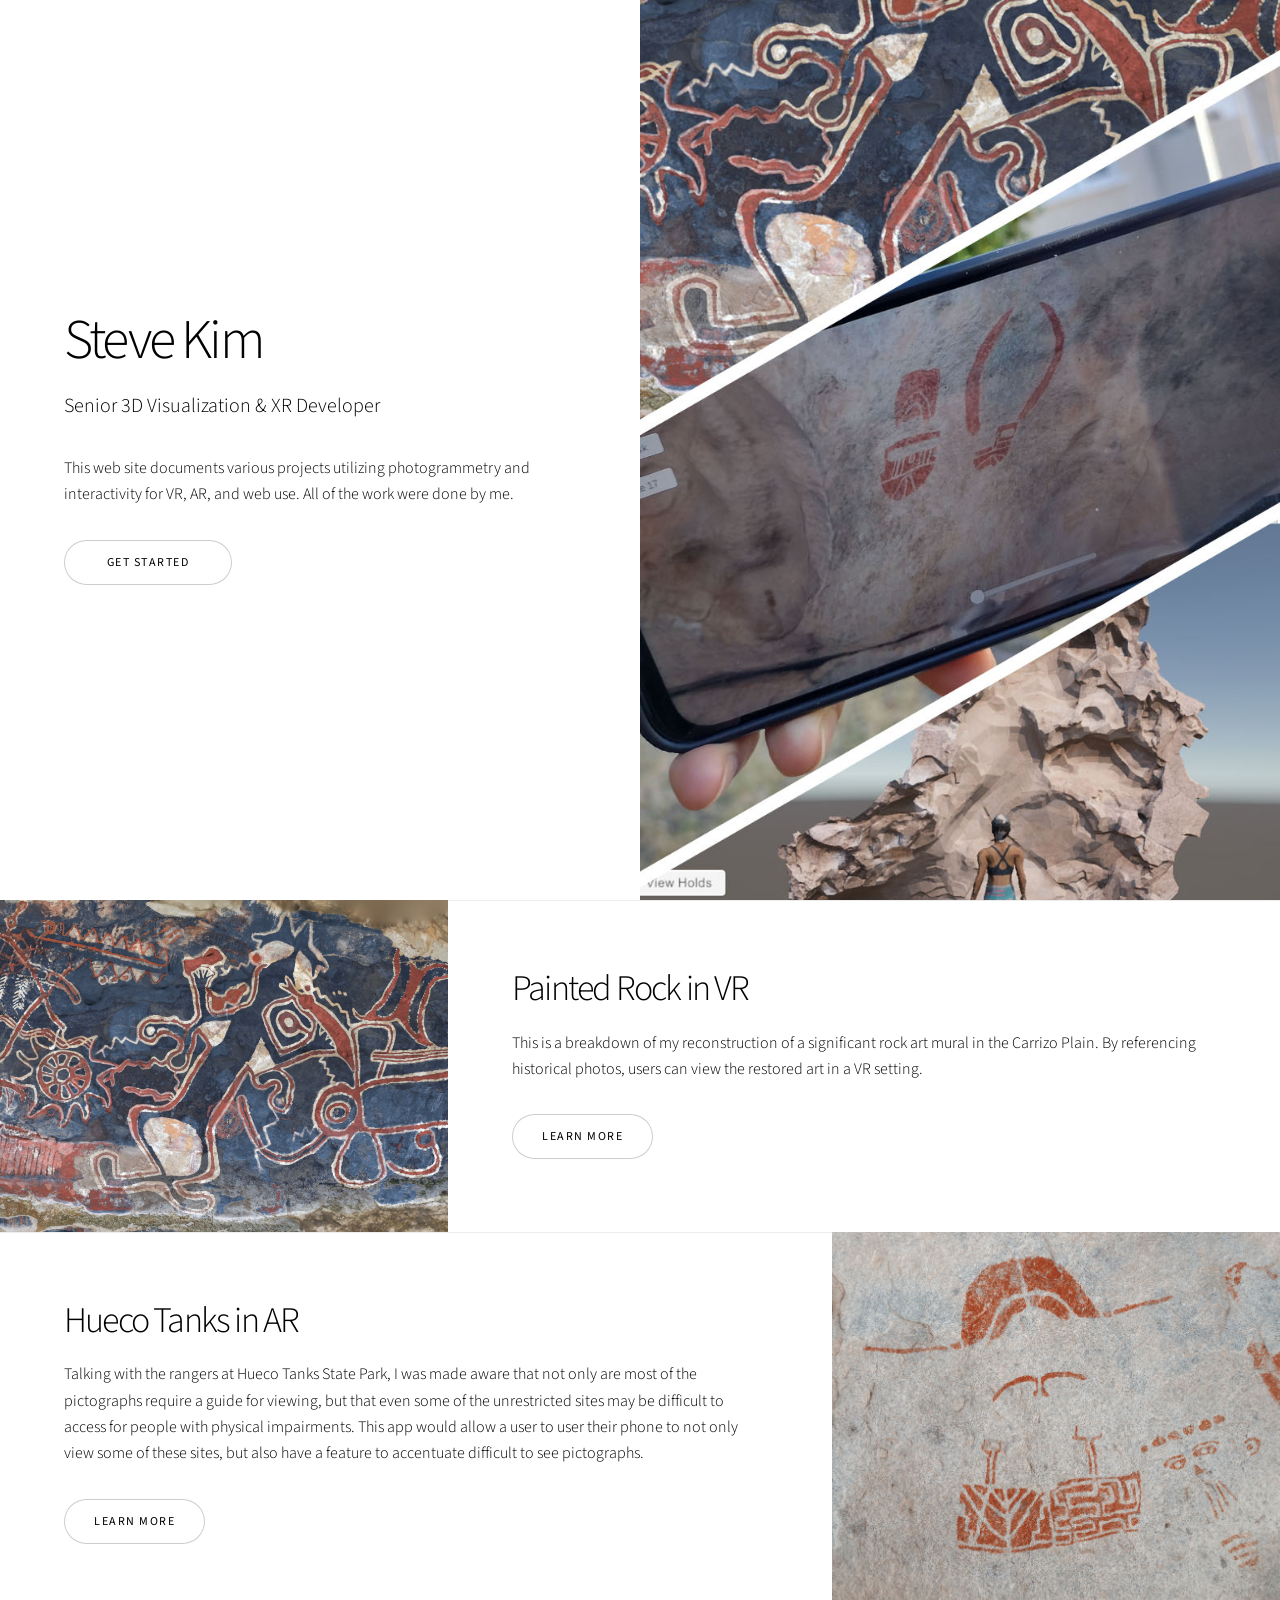
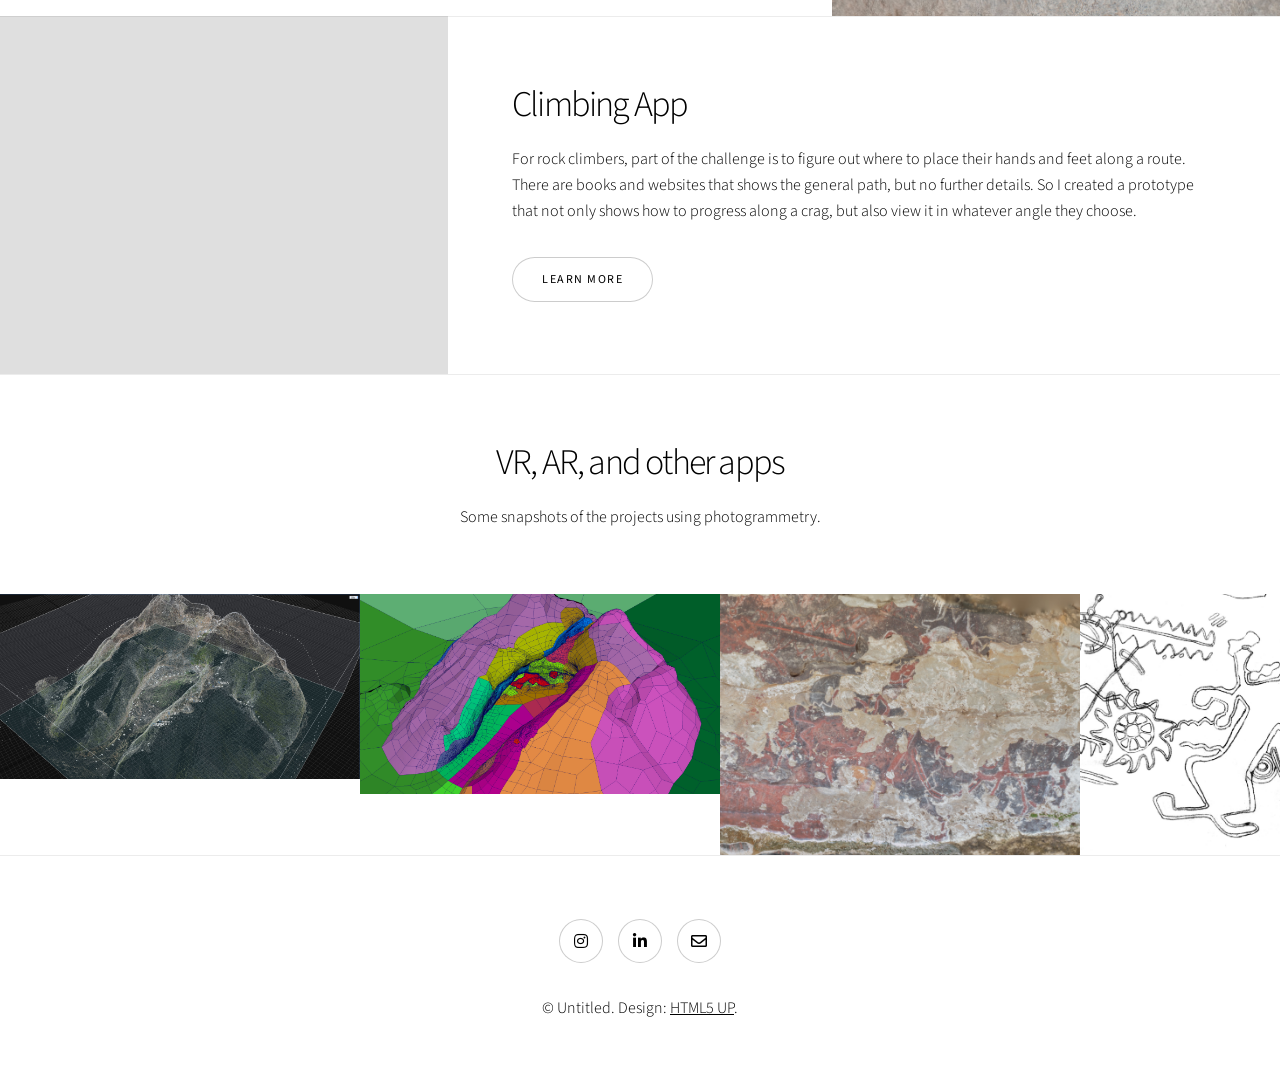
==== commit cb4f40fc: "Add files via upload" ====
--- a/index.html
+++ b/index.html
@@ -22,7 +22,7 @@
 				<div class="content">
 					<h1>Steve Kim</h1>
 					<p class="major">Senior 3D Visualization & XR Developer</p>
-					<p>This web site documents various projects utilizing photogrammetry and interactivity for VR, AR, and web use.</p>
+					<p>This web site documents various projects utilizing photogrammetry and interactivity for VR, AR, and web use.  All of the work were done by me.</p>
 					<ul class="actions stacked">
 						<li><a href="#first" class="button big wide smooth-scroll-middle">Get Started</a></li>
 					</ul>
@@ -77,103 +77,103 @@
 			<!-- Five -->
 			<section class="wrapper style1 align-center">
 				<div class="inner">
-					<h2>Massa sed condimentum</h2>
-					<p>Lorem ipsum dolor sit amet, consectetur adipiscing elit. Morbi id ante sed ex pharetra lacinia sit amet vel massa. Donec facilisis laoreet nulla eu bibendum. Donec ut ex risus. Fusce lorem lectus, pharetra pretium massa et, hendrerit vestibulum odio lorem ipsum.</p>
+					<h2>VR, AR, and other apps</h2>
+					<p>Some snapshots of the projects using photogrammetry.</p>
 				</div>
 
 				<!-- Gallery -->
 				<div class="gallery style2 medium lightbox onscroll-fade-in">
 					<article>
-						<a href="images/gallery/fulls/01.jpg" class="image">
-							<img src="images/gallery/thumbs/01.jpg" alt="" />
-						</a>
-						<div class="caption">
-							<h3>Ipsum Dolor</h3>
-							<p>Lorem ipsum dolor amet, consectetur magna etiam elit. Etiam sed ultrices.</p>
-							<ul class="actions fixed">
-								<li><span class="button small">Details</span></li>
-							</ul>
-						</div>
-					</article>
-					<article>
-						<a href="images/gallery/fulls/02.jpg" class="image">
-							<img src="images/gallery/thumbs/02.jpg" alt="" />
-						</a>
-						<div class="caption">
-							<h3>Feugiat Lorem</h3>
-							<p>Lorem ipsum dolor amet, consectetur magna etiam elit. Etiam sed ultrices.</p>
-							<ul class="actions fixed">
-								<li><span class="button small">Details</span></li>
-							</ul>
-						</div>
-					</article>
-					<article>
-						<a href="images/gallery/fulls/03.jpg" class="image">
-							<img src="images/gallery/thumbs/03.jpg" alt="" />
-						</a>
-						<div class="caption">
-							<h3>Magna Amet</h3>
-							<p>Lorem ipsum dolor amet, consectetur magna etiam elit. Etiam sed ultrices.</p>
-							<ul class="actions fixed">
-								<li><span class="button small">Details</span></li>
-							</ul>
-						</div>
-					</article>
-					<article>
-						<a href="images/gallery/fulls/04.jpg" class="image">
-							<img src="images/gallery/thumbs/04.jpg" alt="" />
-						</a>
-						<div class="caption">
-							<h3>Sed Tempus</h3>
-							<p>Lorem ipsum dolor amet, consectetur magna etiam elit. Etiam sed ultrices.</p>
-							<ul class="actions fixed">
-								<li><span class="button small">Details</span></li>
-							</ul>
-						</div>
-					</article>
-					<article>
-						<a href="images/gallery/fulls/05.jpg" class="image">
-							<img src="images/gallery/thumbs/05.jpg" alt="" />
-						</a>
-						<div class="caption">
-							<h3>Ultrices Magna</h3>
-							<p>Lorem ipsum dolor amet, consectetur magna etiam elit. Etiam sed ultrices.</p>
-							<ul class="actions fixed">
-								<li><span class="button small">Details</span></li>
-							</ul>
-						</div>
-					</article>
-					<article>
-						<a href="images/gallery/fulls/06.jpg" class="image">
-							<img src="images/gallery/thumbs/06.jpg" alt="" />
-						</a>
-						<div class="caption">
-							<h3>Sed Tempus</h3>
-							<p>Lorem ipsum dolor amet, consectetur magna etiam elit. Etiam sed ultrices.</p>
-							<ul class="actions fixed">
-								<li><span class="button small">Details</span></li>
-							</ul>
-						</div>
-					</article>
-					<article>
-						<a href="images/gallery/fulls/07.jpg" class="image">
-							<img src="images/gallery/thumbs/07.jpg" alt="" />
-						</a>
-						<div class="caption">
-							<h3>Ipsum Lorem</h3>
-							<p>Lorem ipsum dolor amet, consectetur magna etiam elit. Etiam sed ultrices.</p>
-							<ul class="actions fixed">
-								<li><span class="button small">Details</span></li>
-							</ul>
-						</div>
-					</article>
-					<article>
-						<a href="images/gallery/fulls/08.jpg" class="image">
-							<img src="images/gallery/thumbs/08.jpg" alt="" />
-						</a>
-						<div class="caption">
-							<h3>Magna Risus</h3>
-							<p>Lorem ipsum dolor amet, consectetur magna etiam elit. Etiam sed ultrices.</p>
+						<a href="images/VR/3_1.jpg" class="image">
+							<img src="images/VR/3_1.jpg" alt="" />
+						</a>
+						<div class="caption">
+							<h3>VR</h3>
+							<p>Initial point cloud.</p>
+							<ul class="actions fixed">
+								<li><span class="button small">Details</span></li>
+							</ul>
+						</div>
+					</article>
+					<article>
+						<a href="images/VR/5_1.jpg" class="image">
+							<img src="images/VR/5_1.jpg" alt="" />
+						</a>
+						<div class="caption">
+							<h3>VR</h3>
+							<p>Polygonal model retopologized with proper UV layouts for texture propogation.</p>
+							<ul class="actions fixed">
+								<li><span class="button small">Details</span></li>
+							</ul>
+						</div>
+					</article>
+					<article>
+						<a href="images/VR/5_2.jpg" class="image">
+							<img src="images/VR/5_2.jpg" alt="" />
+						</a>
+						<div class="caption">
+							<h3>VR</h3>
+							<p>The pictograph as it currently is.</p>
+							<ul class="actions fixed">
+								<li><span class="button small">Details</span></li>
+							</ul>
+						</div>
+					</article>
+					<article>
+						<a href="images/VR/5_3.jpg" class="image">
+							<img src="images/VR/5_3.jpg" alt="" />
+						</a>
+						<div class="caption">
+							<h3>VR</h3>
+							<p>The pictograph restored first by hand.</p>
+							<ul class="actions fixed">
+								<li><span class="button small">Details</span></li>
+							</ul>
+						</div>
+					</article>
+					<article>
+						<a href="images/VR/5_5.jpg" class="image">
+							<img src="images/VR/5_5.jpg" alt="" />
+						</a>
+						<div class="caption">
+							<h3>VR</h3>
+							<p>The pictograph restored after color being added.</p>
+							<ul class="actions fixed">
+								<li><span class="button small">Details</span></li>
+							</ul>
+						</div>
+					</article>
+					<article>
+						<a href="images/AR/3_1.jpg" class="image">
+							<img src="images/AR/3_1.jpg" alt="" />
+						</a>
+						<div class="caption">
+							<h3>AR</h3>
+							<p>This pictograph is very faint to the eye.</p>
+							<ul class="actions fixed">
+								<li><span class="button small">Details</span></li>
+							</ul>
+						</div>
+					</article>
+					<article>
+						<a href="images/AR/3_2.jpg" class="image">
+							<img src="images/AR/3_2.jpg" alt="" />
+						</a>
+						<div class="caption">
+							<h3>AR</h3>
+							<p>Same pictograph after DStretch was applied to the image.</p>
+							<ul class="actions fixed">
+								<li><span class="button small">Details</span></li>
+							</ul>
+						</div>
+					</article>
+					<article>
+						<a href="images/AR/3_4.jpg" class="image">
+							<img src="images/AR/3_4.jpg" alt="" />
+						</a>
+						<div class="caption">
+							<h3>AR</h3>
+							<p>Enhanced pictograph isolated so the surrounding rock is untouched.</p>
 							<ul class="actions fixed">
 								<li><span class="button small">Details</span></li>
 							</ul>
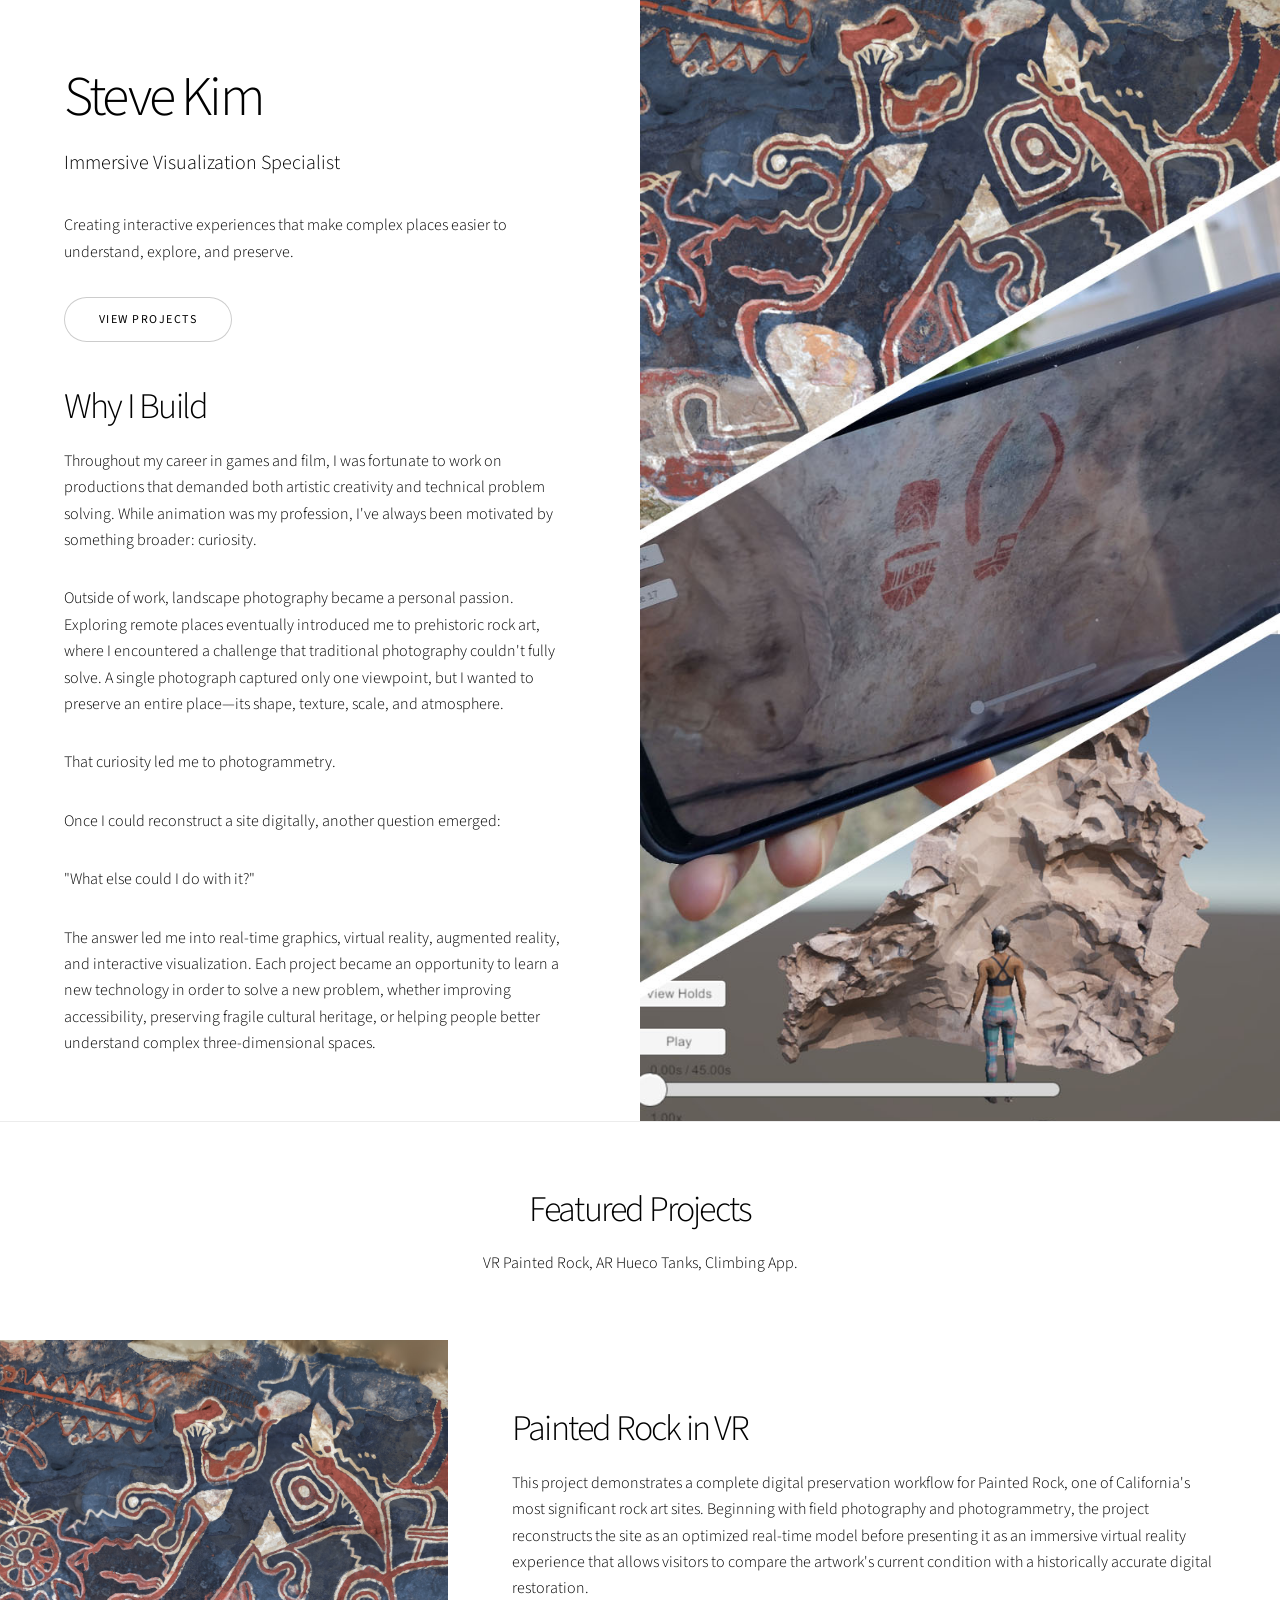
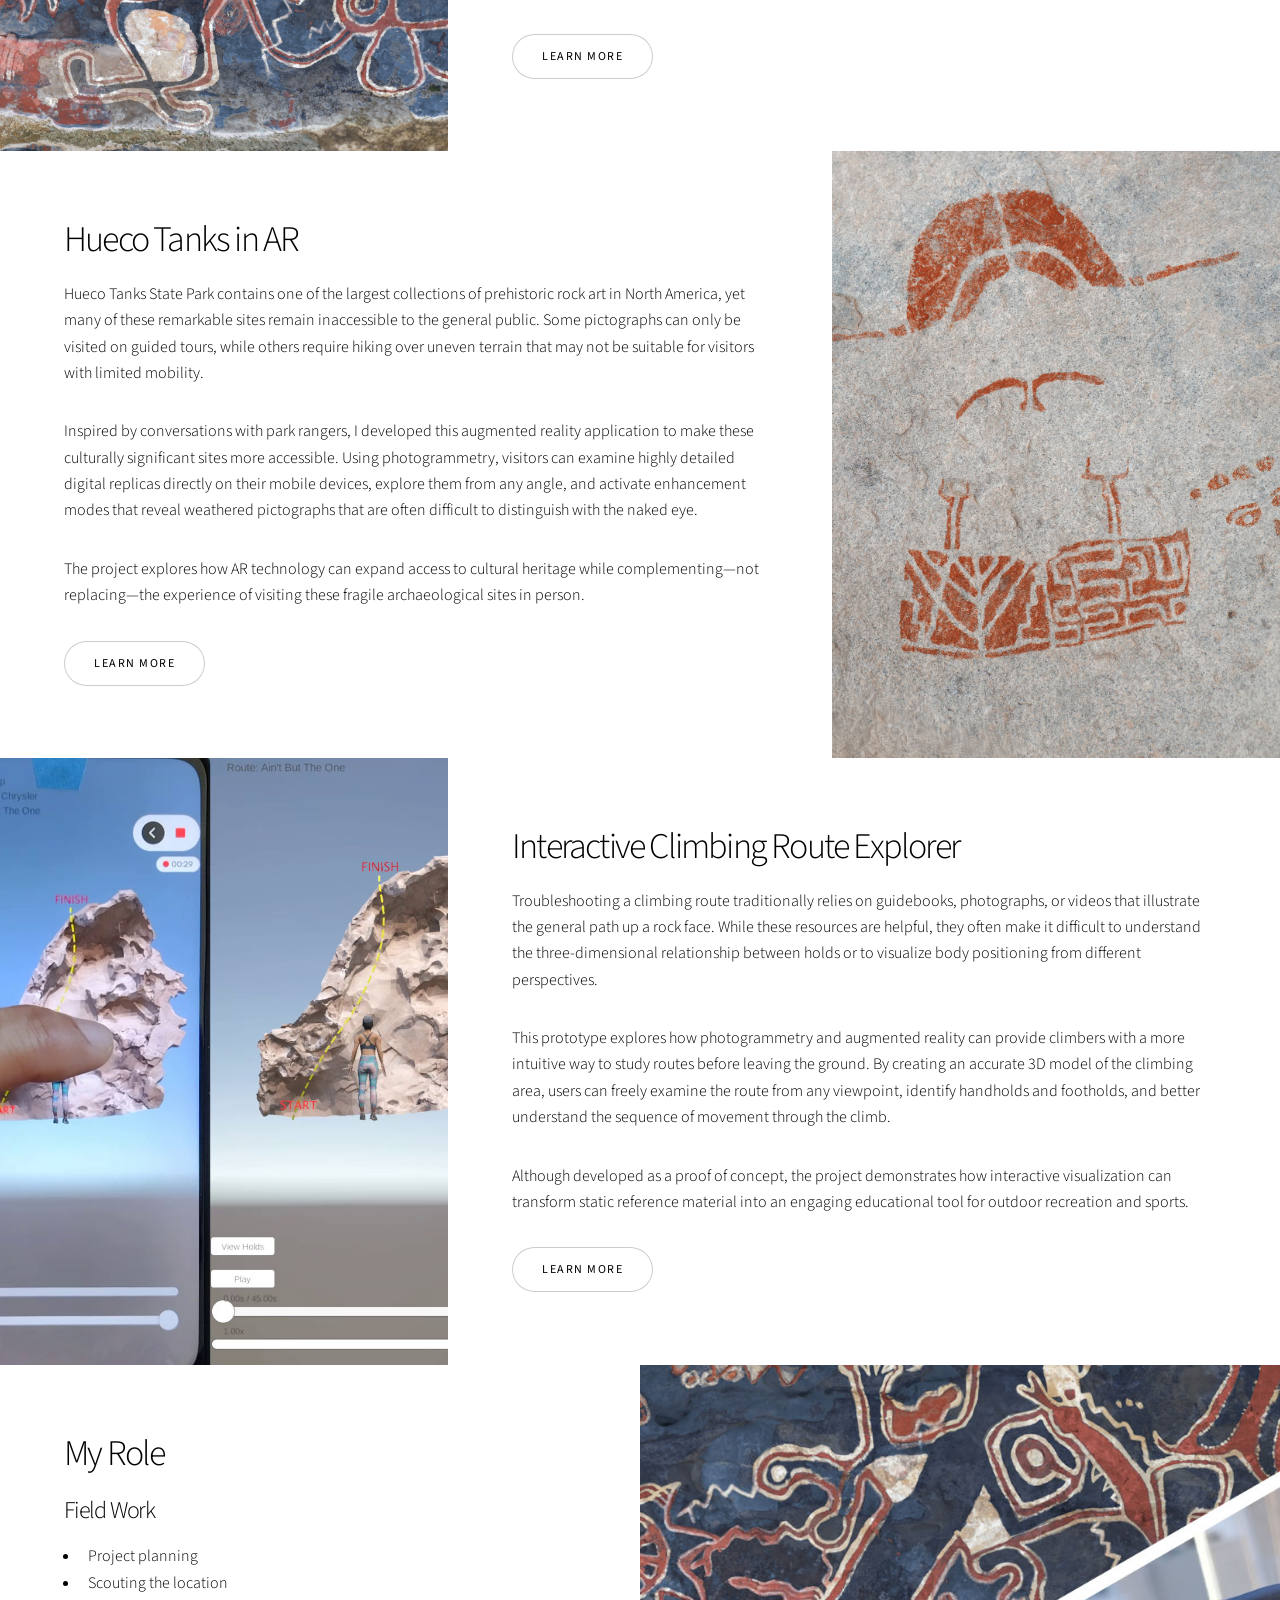
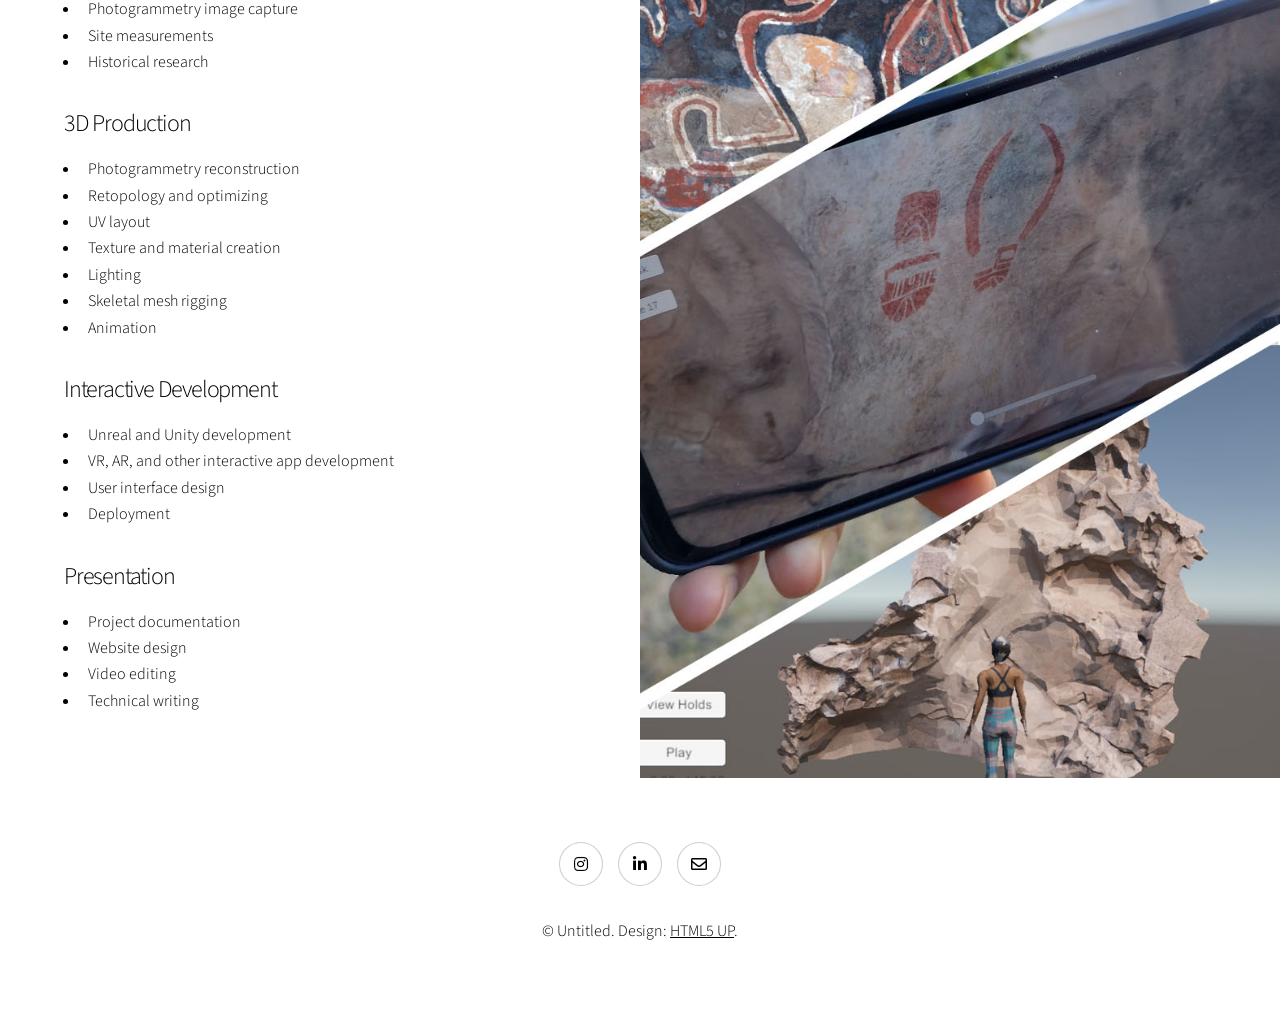
==== commit f74fc585: "Add files via upload" ====
--- a/index.html
+++ b/index.html
@@ -17,26 +17,63 @@
 		<!-- Wrapper -->
 		<div id="wrapper" class="divided">
 
-			<!-- One -->
+			<!-- Title -->
 			<section class="banner style1 orient-left content-align-left image-position-right fullscreen onload-image-fade-in onload-content-fade-right">
 				<div class="content">
 					<h1>Steve Kim</h1>
-					<p class="major">Senior 3D Visualization & XR Developer</p>
-					<p>This web site documents various projects utilizing photogrammetry and interactivity for VR, AR, and web use.  All of the work were done by me.</p>
-					<ul class="actions stacked">
-						<li><a href="#first" class="button big wide smooth-scroll-middle">Get Started</a></li>
-					</ul>
-				</div>
+					<p class="major">Immersive Visualization Specialist</p>
+					<p>Creating interactive experiences that make complex places easier to understand, explore, and preserve.</p>
+					<ul class="actions stacked">
+						<li><a href="#first" class="button big wide smooth-scroll-middle">View Projects</a></li>
+					</ul>
+					<h2>Why I Build</h2>
+					<p>
+						Throughout my career in games and film, I was fortunate to work on productions that demanded both 
+						artistic creativity and technical problem solving. While animation was my profession, 
+						I've always been motivated by something broader: curiosity.
+<p>
+
+<p>
+	Outside of work, landscape photography became a personal passion. Exploring remote places eventually introduced me to prehistoric rock art, 
+	where I encountered a challenge that traditional photography couldn't fully solve. A single photograph captured only one viewpoint, 
+	but I wanted to preserve an entire place—its shape, texture, scale, and atmosphere.
+<p>
+
+	That curiosity led me to photogrammetry.
+
+<p>
+	Once I could reconstruct a site digitally, another question emerged:
+<p>
+
+<p>
+	"What else could I do with it?"
+	<p>
+	<p>
+		The answer led me into real-time graphics, virtual reality, augmented reality, and interactive visualization. 
+		Each project became an opportunity to learn a new technology in order to solve a new problem, whether improving accessibility, 
+		preserving fragile cultural heritage, or helping people better understand complex three-dimensional spaces.
+	</p>
+</div>
 				<div class="image">
 					<img src="images/Home.jpg" alt="" />
 				</div>
 			</section>
-
+<!-- One -->
+<section class="wrapper style1 align-center">
+	<div class="inner">
+		<h2>Featured Projects</h2>
+		<p>VR Painted Rock, AR Hueco Tanks, Climbing App.</p>
+	</div>
 			<!-- Two -->
 			<section class="spotlight style1 orient-right content-align-left image-position-center onscroll-image-fade-in" id="first">
 				<div class="content">
 					<h2>Painted Rock in VR</h2>
-					<p>This is a breakdown of my reconstruction of a significant rock art mural in the Carrizo Plain.  By referencing historical photos, users can view the restored art in a VR setting.</p>
+					<p>This project demonstrates a complete digital preservation workflow for Painted Rock, 
+					one of California's most significant rock art sites. 
+					Beginning with field photography and photogrammetry, 
+					the project reconstructs the site as an optimized real-time model before presenting it as 
+					an immersive virtual reality experience that allows visitors 
+					to compare the artwork's current condition with a historically accurate digital restoration.</p>
 					<ul class="actions stacked">
 						<li><a href="paintedrock.html" class="button">Learn More</a></li>
 					</ul>
@@ -50,7 +87,19 @@
 			<section class="spotlight style1 orient-left content-align-left image-position-center onscroll-image-fade-in">
 				<div class="content">
 					<h2>Hueco Tanks in AR</h2>
-					<p>Talking with the rangers at Hueco Tanks State Park, I was made aware that not only are most of the pictographs require a guide for viewing, but that even some of the unrestricted sites may be difficult to access for people with physical impairments.  This app would allow a user to user their phone to not only view some of these sites, but also have a feature to accentuate difficult to see pictographs.</p>
+					<p>
+						Hueco Tanks State Park contains one of the largest collections of prehistoric rock art in North America, 
+						yet many of these remarkable sites remain inaccessible to the general public. Some pictographs can only be visited on guided tours, 
+						while others require hiking over uneven terrain that may not be suitable for visitors with limited mobility.
+					<p>
+					<p>
+						Inspired by conversations with park rangers, 
+						I developed this augmented reality application to make these culturally significant sites more accessible. Using photogrammetry, visitors can examine highly detailed digital replicas directly on their mobile devices, explore them from any angle, and activate enhancement modes that reveal weathered pictographs that are often difficult to distinguish with the naked eye.
+					<p>
+					<p>
+						The project explores how AR technology can expand access to cultural heritage 
+						while complementing—not replacing—the experience of visiting these fragile archaeological sites in person.
+					</p>
 					<ul class="actions stacked">
 						<li><a href="huecotanks.html" class="button">Learn More</a></li>
 					</ul>
@@ -63,173 +112,73 @@
 			<!-- Four -->
 			<section class="spotlight style1 orient-right content-align-left image-position-center onscroll-image-fade-in">
 				<div class="content">
-					<h2>Climbing App</h2>
-					<p>For rock climbers, part of the challenge is to figure out where to place their hands and feet along a route.  There are books and websites that shows the general path, but no further details.  So I created a prototype that not only shows how to progress along a crag, but also view it in whatever angle they choose.</p>
+					<h2>Interactive Climbing Route Explorer</h2>
+					<p>
+						Troubleshooting a climbing route traditionally relies on guidebooks, photographs, 
+						or videos that illustrate the general path up a rock face. While these resources are helpful, 
+						they often make it difficult to understand the three-dimensional relationship between holds 
+						or to visualize body positioning from different perspectives.
+					<p>
+					<p>
+						This prototype explores how photogrammetry and augmented reality can provide climbers with a more intuitive way to study routes before leaving the ground. 
+						By creating an accurate 3D model of the climbing area, users can freely examine the route from any viewpoint, 
+						identify handholds and footholds, and better understand the sequence of movement through the climb.
+					<p>
+
+					<p>
+						Although developed as a proof of concept, the project demonstrates how interactive visualization 
+						can transform static reference material into an engaging educational tool for outdoor recreation and sports.
+					</p>
 					<ul class="actions stacked">
 						<li><a href="climb.html" class="button">Learn More</a></li>
 					</ul>
 				</div>
 				<div class="image">
-					<img src="images/Climb/screenshot.jpg" alt="" />
-				</div>
-			</section>
-
-			<!-- Five -->
-			<section class="wrapper style1 align-center">
-				<div class="inner">
-					<h2>VR, AR, and other apps</h2>
-					<p>Some snapshots of the projects using photogrammetry.</p>
-				</div>
-
-				<!-- Gallery -->
-				<div class="gallery style2 medium lightbox onscroll-fade-in">
-					<article>
-						<a href="images/VR/3_1.jpg" class="image">
-							<img src="images/VR/3_1.jpg" alt="" />
-						</a>
-						<div class="caption">
-							<h3>VR</h3>
-							<p>Initial point cloud.</p>
-							<ul class="actions fixed">
-								<li><span class="button small">Details</span></li>
-							</ul>
-						</div>
-					</article>
-					<article>
-						<a href="images/VR/5_1.jpg" class="image">
-							<img src="images/VR/5_1.jpg" alt="" />
-						</a>
-						<div class="caption">
-							<h3>VR</h3>
-							<p>Polygonal model retopologized with proper UV layouts for texture propogation.</p>
-							<ul class="actions fixed">
-								<li><span class="button small">Details</span></li>
-							</ul>
-						</div>
-					</article>
-					<article>
-						<a href="images/VR/5_2.jpg" class="image">
-							<img src="images/VR/5_2.jpg" alt="" />
-						</a>
-						<div class="caption">
-							<h3>VR</h3>
-							<p>The pictograph as it currently is.</p>
-							<ul class="actions fixed">
-								<li><span class="button small">Details</span></li>
-							</ul>
-						</div>
-					</article>
-					<article>
-						<a href="images/VR/5_3.jpg" class="image">
-							<img src="images/VR/5_3.jpg" alt="" />
-						</a>
-						<div class="caption">
-							<h3>VR</h3>
-							<p>The pictograph restored first by hand.</p>
-							<ul class="actions fixed">
-								<li><span class="button small">Details</span></li>
-							</ul>
-						</div>
-					</article>
-					<article>
-						<a href="images/VR/5_5.jpg" class="image">
-							<img src="images/VR/5_5.jpg" alt="" />
-						</a>
-						<div class="caption">
-							<h3>VR</h3>
-							<p>The pictograph restored after color being added.</p>
-							<ul class="actions fixed">
-								<li><span class="button small">Details</span></li>
-							</ul>
-						</div>
-					</article>
-					<article>
-						<a href="images/AR/3_1.jpg" class="image">
-							<img src="images/AR/3_1.jpg" alt="" />
-						</a>
-						<div class="caption">
-							<h3>AR</h3>
-							<p>This pictograph is very faint to the eye.</p>
-							<ul class="actions fixed">
-								<li><span class="button small">Details</span></li>
-							</ul>
-						</div>
-					</article>
-					<article>
-						<a href="images/AR/3_2.jpg" class="image">
-							<img src="images/AR/3_2.jpg" alt="" />
-						</a>
-						<div class="caption">
-							<h3>AR</h3>
-							<p>Same pictograph after DStretch was applied to the image.</p>
-							<ul class="actions fixed">
-								<li><span class="button small">Details</span></li>
-							</ul>
-						</div>
-					</article>
-					<article>
-						<a href="images/AR/3_4.jpg" class="image">
-							<img src="images/AR/3_4.jpg" alt="" />
-						</a>
-						<div class="caption">
-							<h3>AR</h3>
-							<p>Enhanced pictograph isolated so the surrounding rock is untouched.</p>
-							<ul class="actions fixed">
-								<li><span class="button small">Details</span></li>
-							</ul>
-						</div>
-					</article>
-					<article>
-						<a href="images/gallery/fulls/09.jpg" class="image">
-							<img src="images/gallery/thumbs/09.jpg" alt="" />
-						</a>
-						<div class="caption">
-							<h3>Tempus Dolor</h3>
-							<p>Lorem ipsum dolor amet, consectetur magna etiam elit. Etiam sed ultrices.</p>
-							<ul class="actions fixed">
-								<li><span class="button small">Details</span></li>
-							</ul>
-						</div>
-					</article>
-					<article>
-						<a href="images/gallery/fulls/10.jpg" class="image">
-							<img src="images/gallery/thumbs/10.jpg" alt="" />
-						</a>
-						<div class="caption">
-							<h3>Sed Etiam</h3>
-							<p>Lorem ipsum dolor amet, consectetur magna etiam elit. Etiam sed ultrices.</p>
-							<ul class="actions fixed">
-								<li><span class="button small">Details</span></li>
-							</ul>
-						</div>
-					</article>
-					<article>
-						<a href="images/gallery/fulls/11.jpg" class="image">
-							<img src="images/gallery/thumbs/11.jpg" alt="" />
-						</a>
-						<div class="caption">
-							<h3>Magna Lorem</h3>
-							<p>Lorem ipsum dolor amet, consectetur magna etiam elit. Etiam sed ultrices.</p>
-							<ul class="actions fixed">
-								<li><span class="button small">Details</span></li>
-							</ul>
-						</div>
-					</article>
-					<article>
-						<a href="images/gallery/fulls/12.jpg" class="image">
-							<img src="images/gallery/thumbs/12.jpg" alt="" />
-						</a>
-						<div class="caption">
-							<h3>Ipsum Dolor</h3>
-							<p>Lorem ipsum dolor amet, consectetur magna etiam elit. Etiam sed ultrices.</p>
-							<ul class="actions fixed">
-								<li><span class="button small">Details</span></li>
-							</ul>
-						</div>
-					</article>
-				</div>
-
-			</section>
+					<img src="images/Climb/5_1.jpg" alt="" />
+				</div>
+			</section>
+
+				<!-- Role -->
+				<section class="banner style1 orient-left content-align-left image-position-right fullscreen onload-image-fade-in onload-content-fade-right">
+					<div class="content">
+						<h2>My Role</h2>
+						<h3>Field Work</h3>
+						<ul>
+							<li>Project planning</li>
+							<li>Scouting the location</li>
+							<li>Photogrammetry image capture</li>
+							<li>Site measurements</li>
+							<li>Historical research</li>
+						</ul>
+						<h3>3D Production</h3>
+						<ul>
+							<li>Photogrammetry reconstruction</li>
+							<li>Retopology and optimizing</li>
+							<li>UV layout</li>
+							<li>Texture and material creation</li>
+							<li>Lighting</li>
+							<li>Skeletal mesh rigging</li>
+							<li>Animation</li>
+						</ul>
+						<h3>Interactive Development</h3>
+						<ul>
+							<li>Unreal and Unity development</li>
+							<li>VR, AR, and other interactive app development</li>
+							<li>User interface design</li>
+							<li>Deployment</li>
+						</ul>
+						<h3>Presentation</h3>
+						<ul>
+							<li>Project documentation</li>
+							<li>Website design</li>
+							<li>Video editing</li>
+							<li>Technical writing</li>
+						</ul>
+					</div>
+					<div class="image">
+						<img src="images/Home.jpg" alt="" />
+					</div>
+				</section>
 
 			<!-- Footer -->
 			<footer class="wrapper style1 align-center">
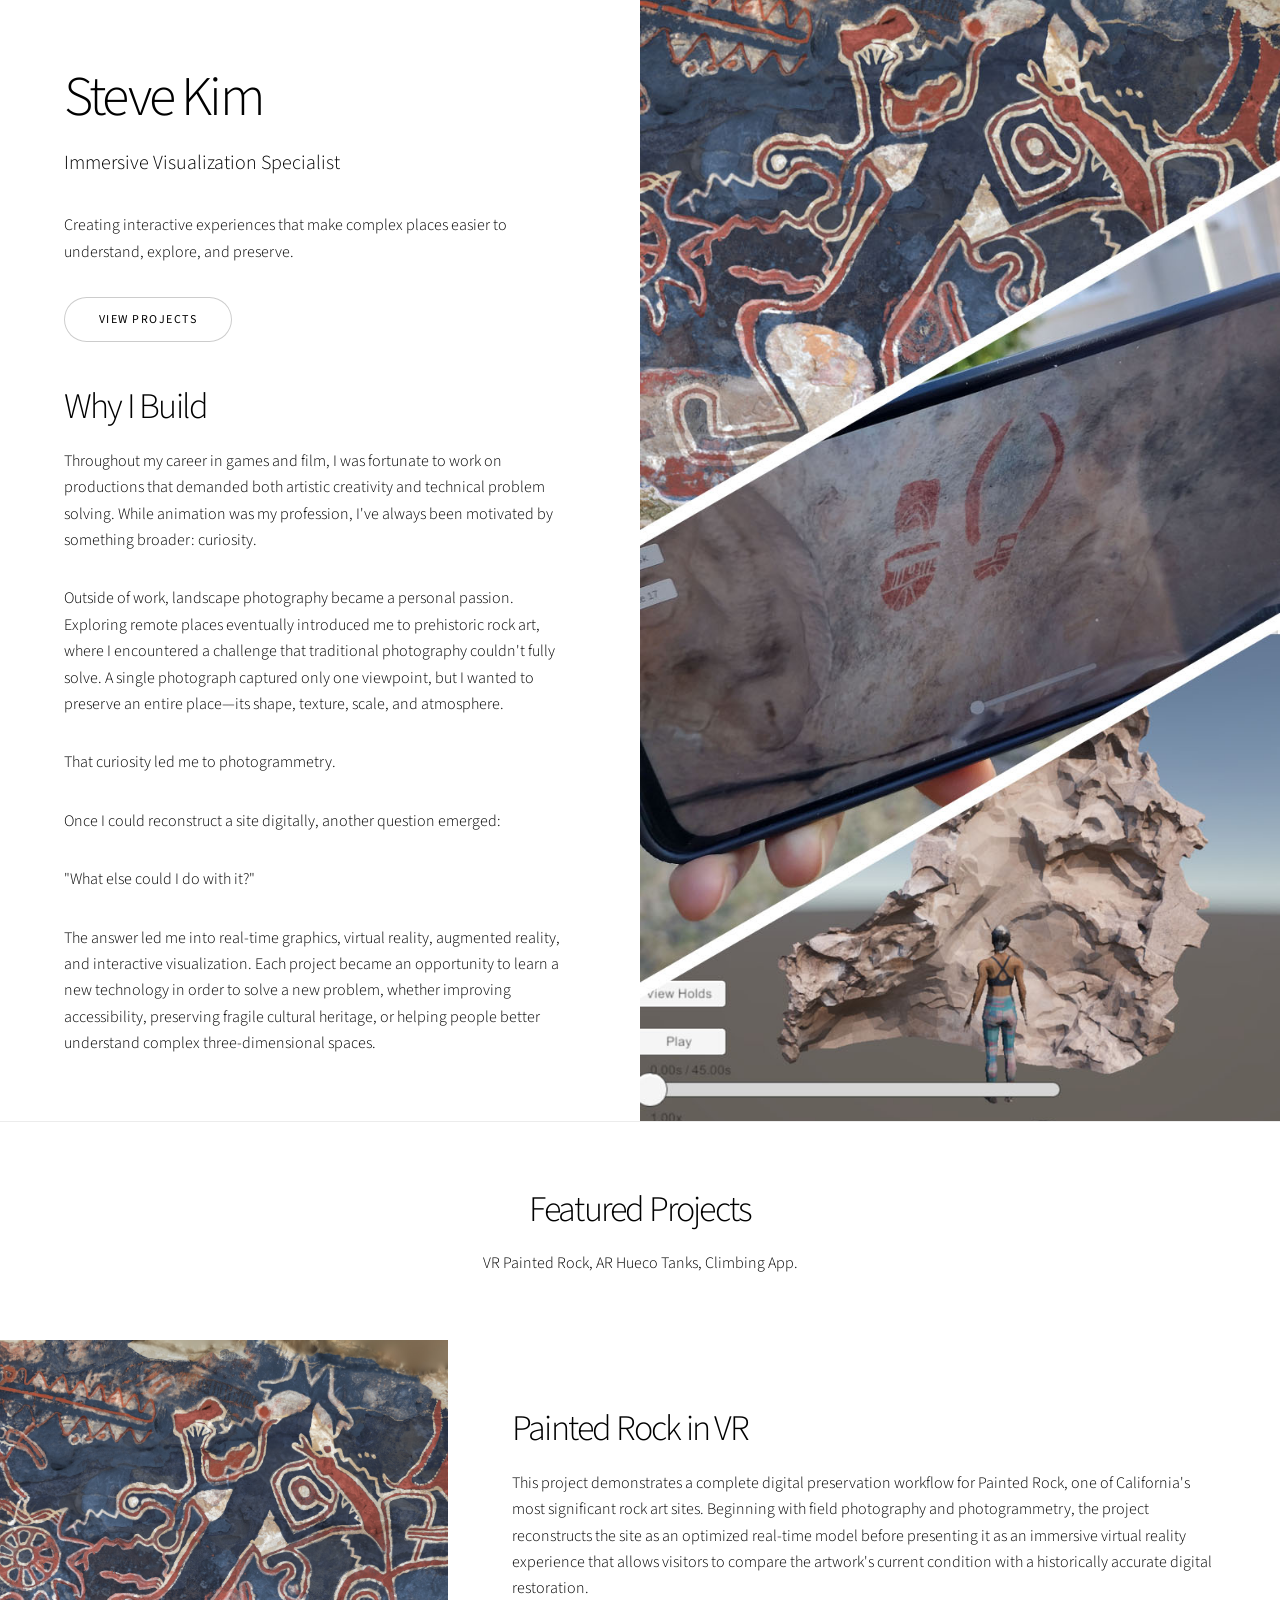
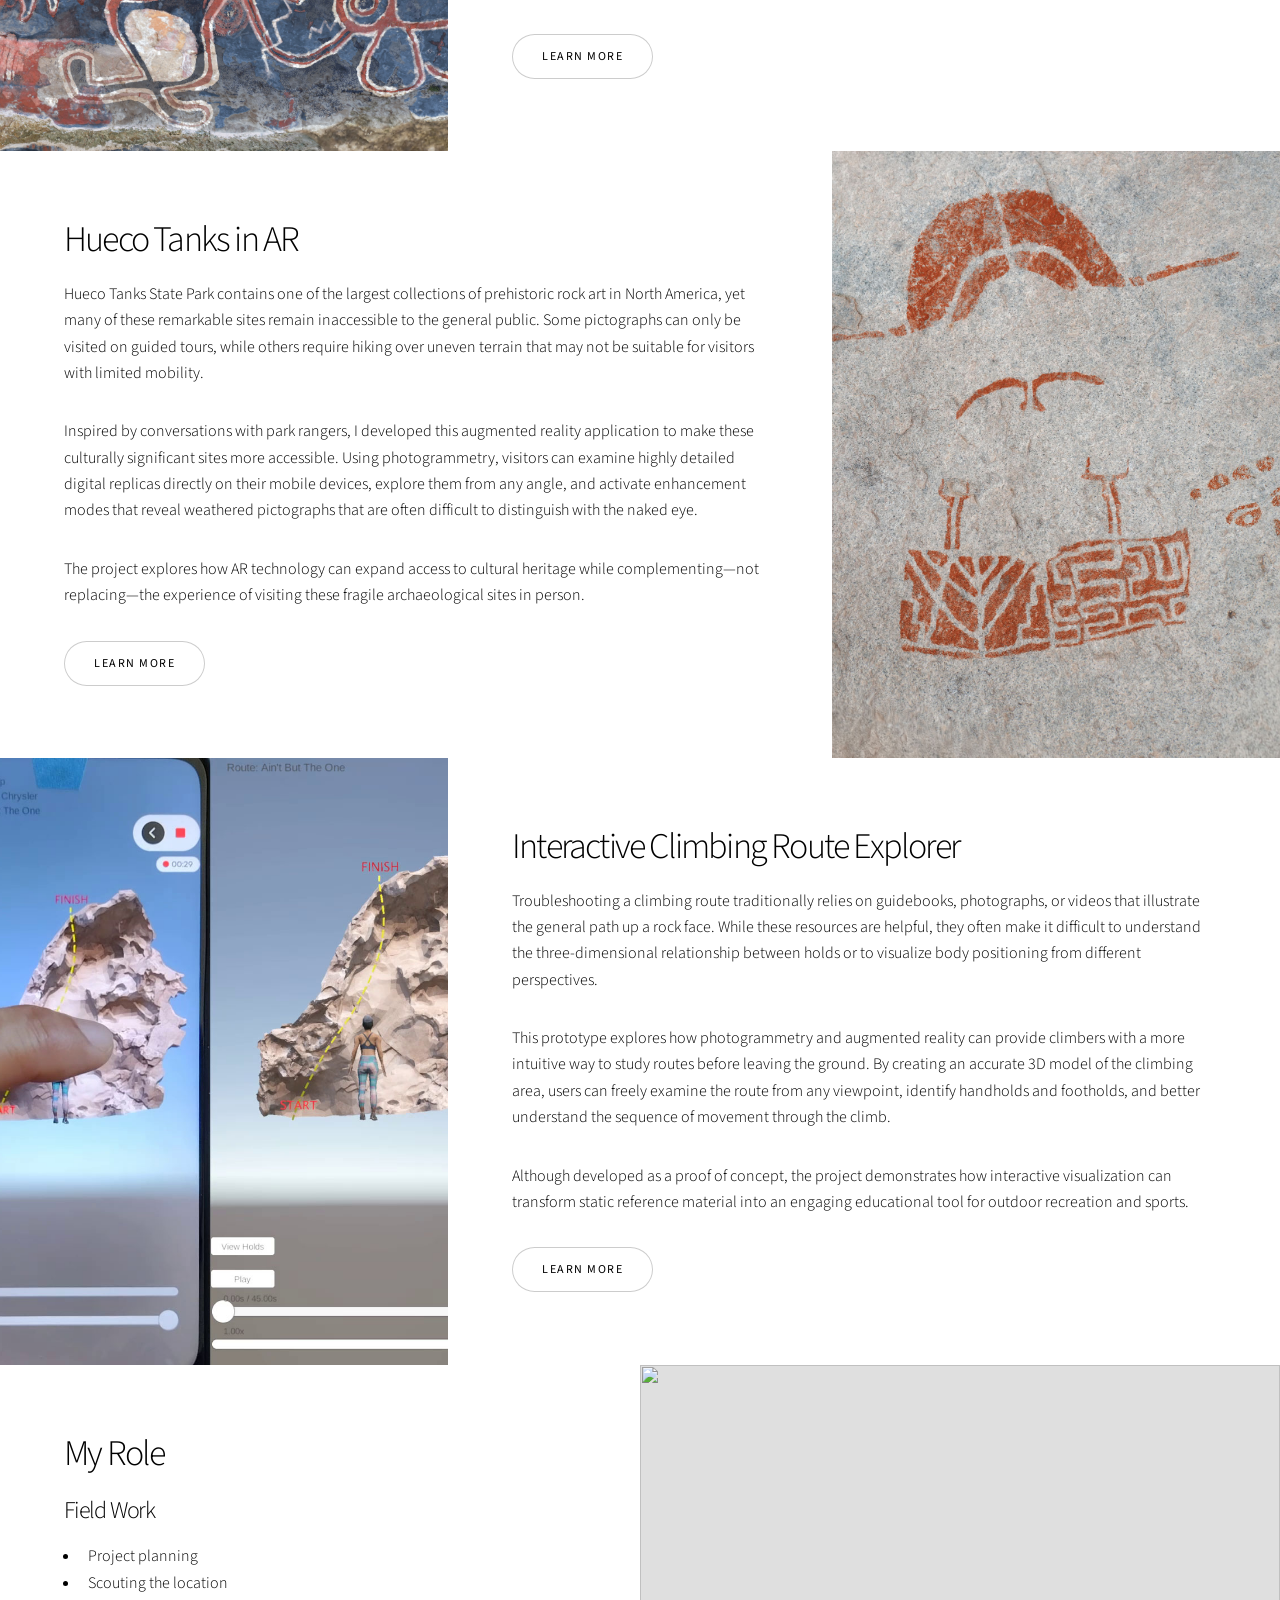
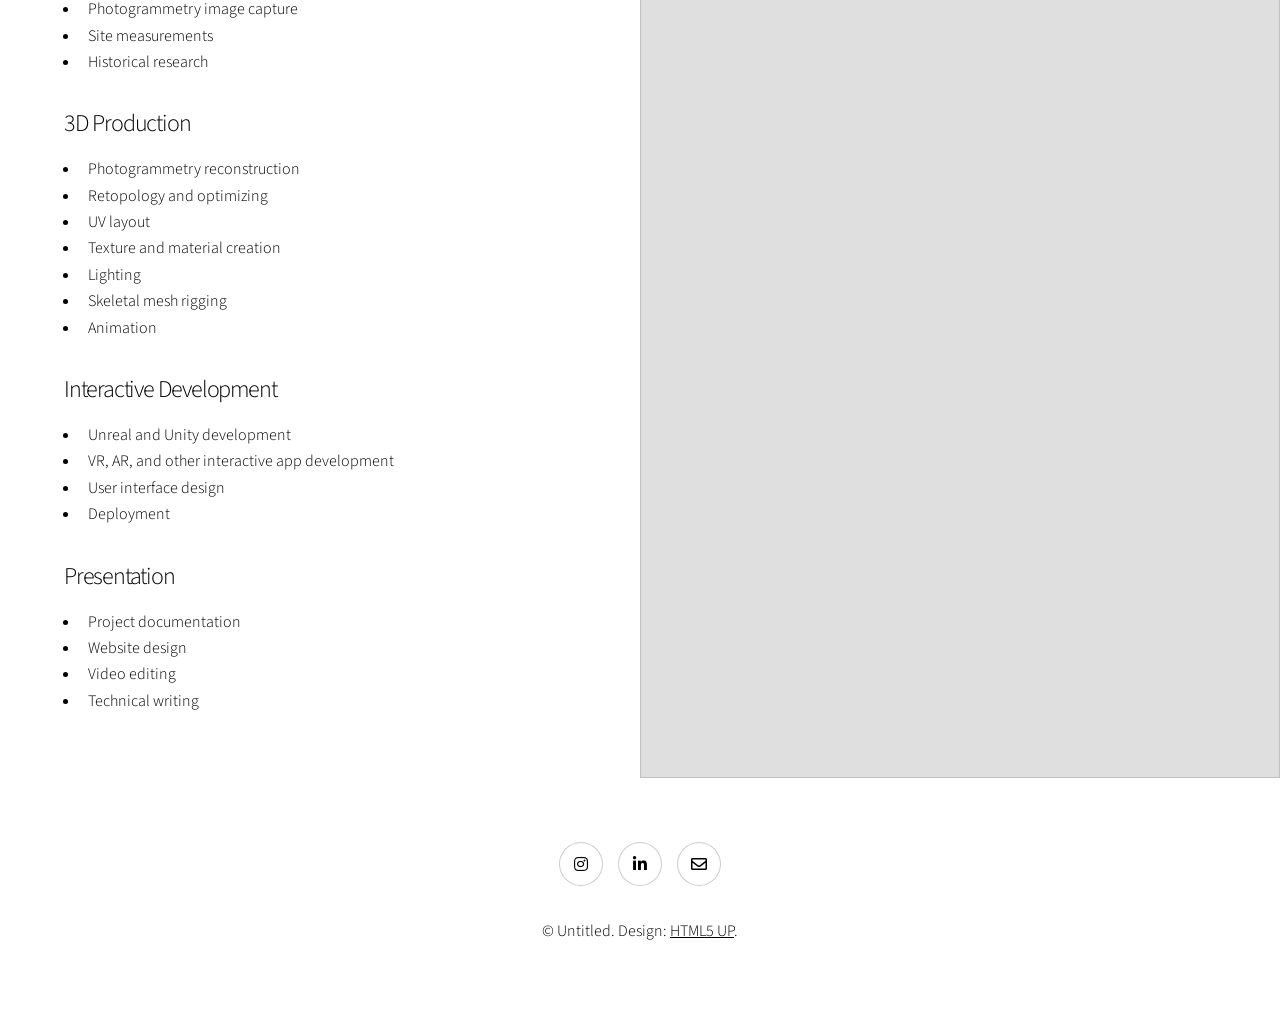
==== commit c8fe9813: "Add files via upload" ====
--- a/index.html
+++ b/index.html
@@ -176,7 +176,7 @@
 						</ul>
 					</div>
 					<div class="image">
-						<img src="images/Home.jpg" alt="" />
+						<img src="images/Me.jpg" alt="" />
 					</div>
 				</section>
 
